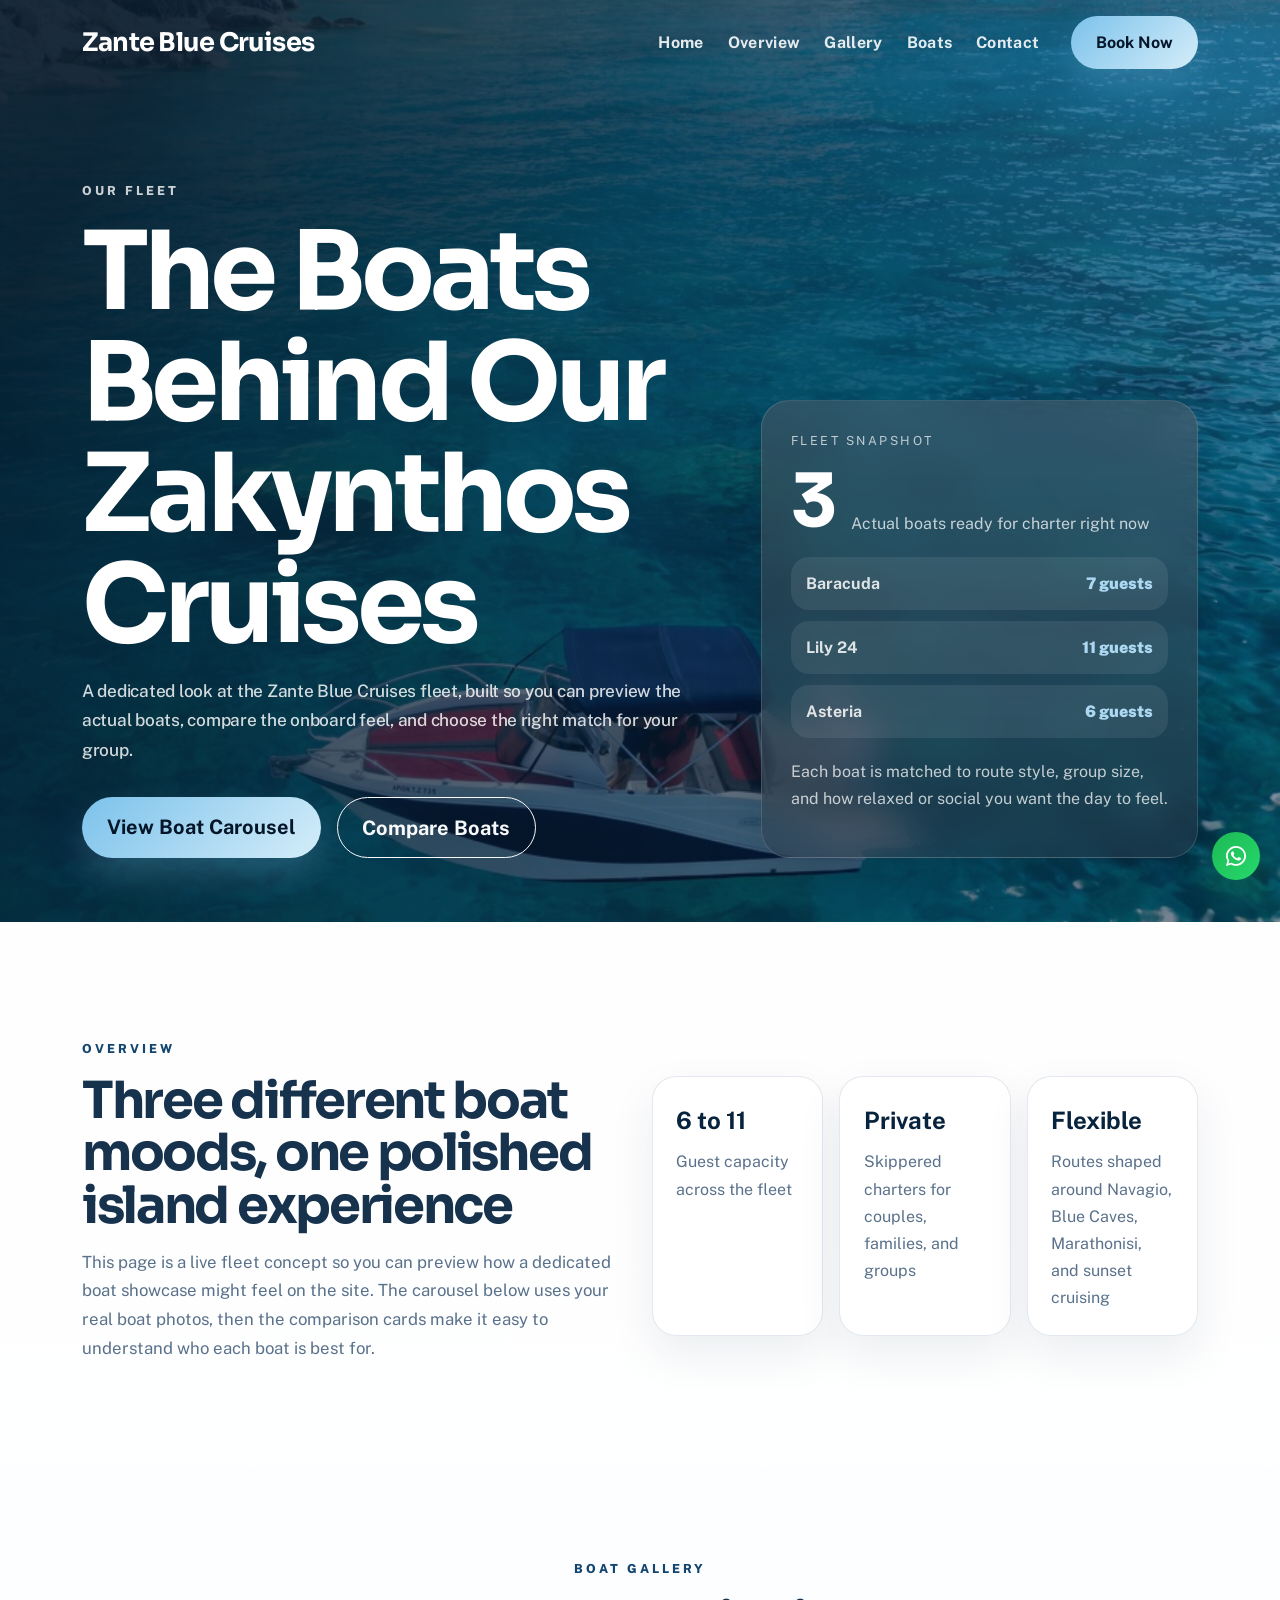
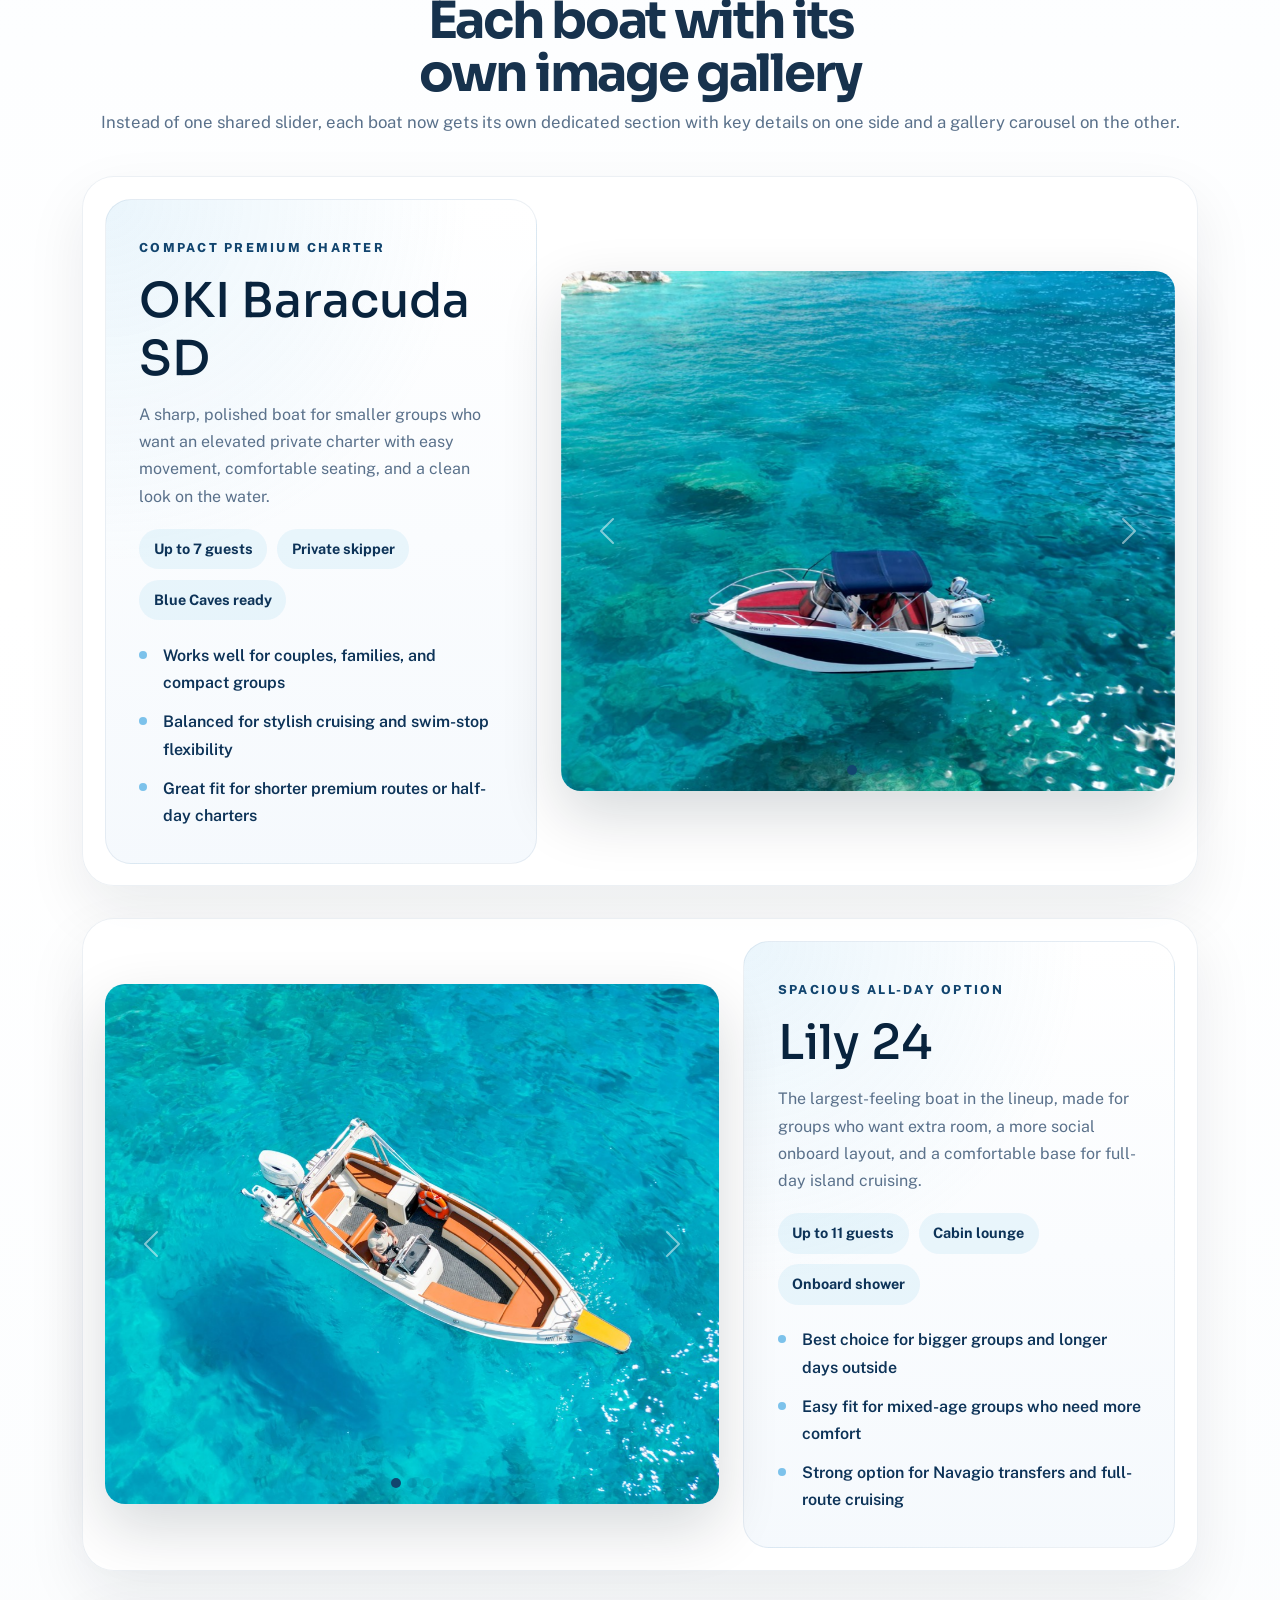
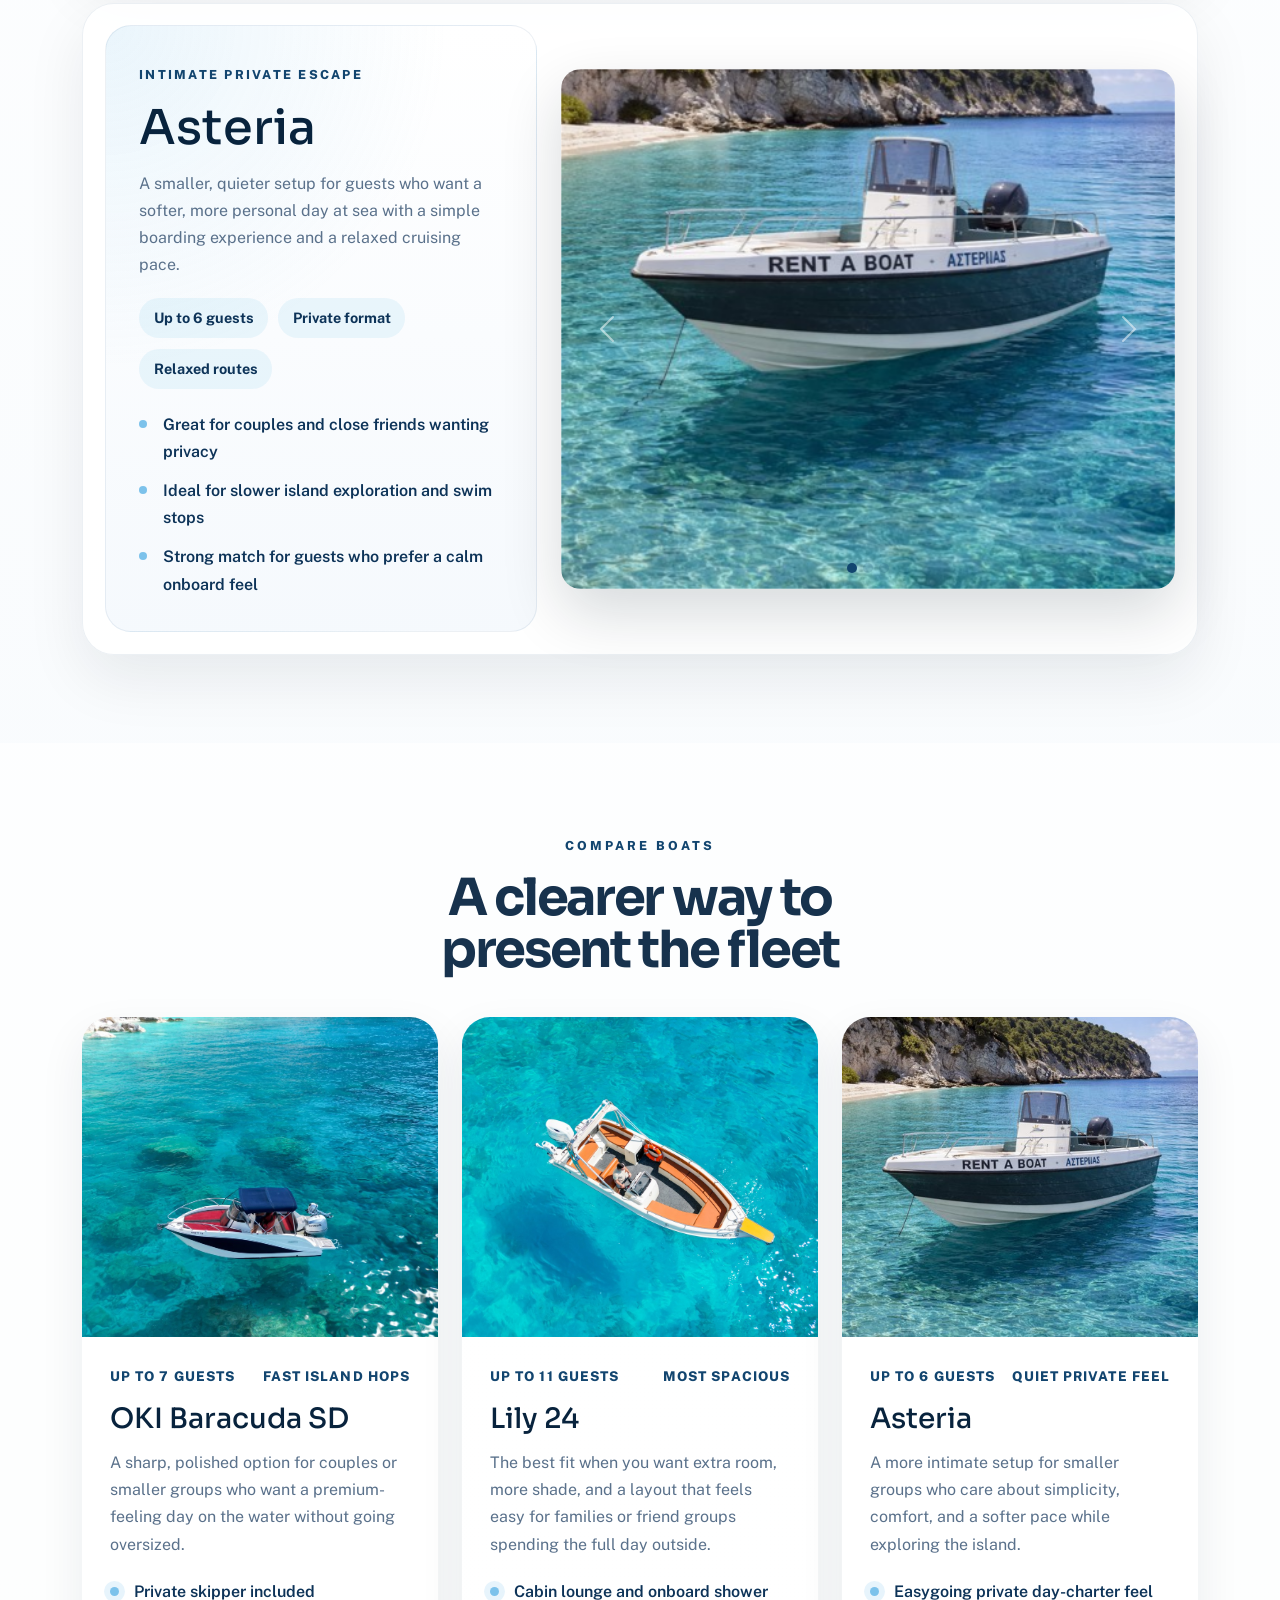
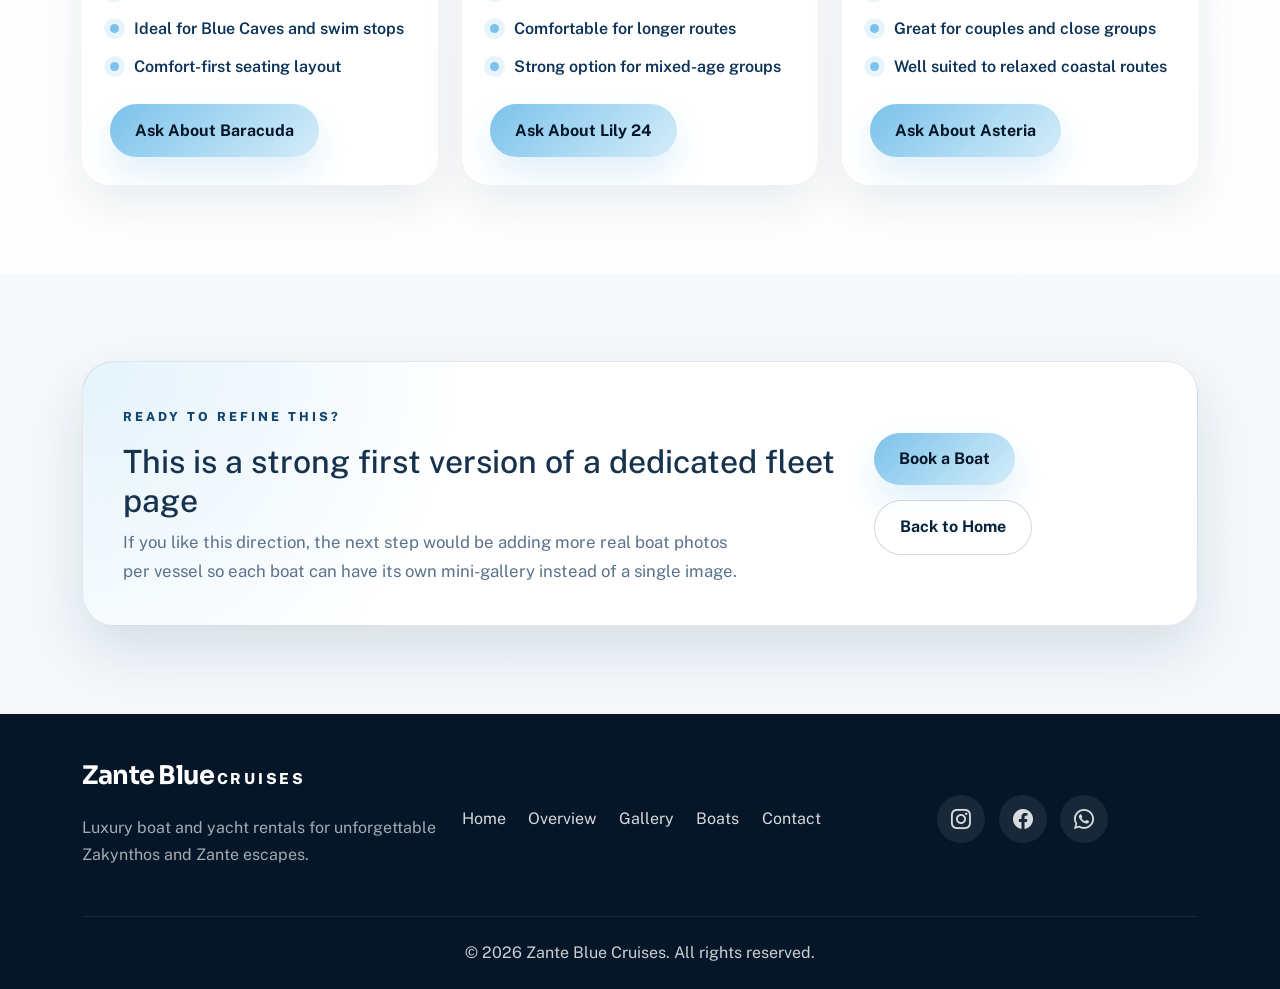
==== our-fleet.html @ bd413100 "added images for carousel" ====
<!DOCTYPE html>
<html lang="en">
<head>
  <meta charset="UTF-8">
  <meta name="viewport" content="width=device-width, initial-scale=1.0">
  <title>Our Fleet | Zante Blue Cruises</title>
  <meta
    name="description"
    content="Explore the Zante Blue Cruises fleet in Zakynthos, including Baracuda, Lily 24, and Asteria, with a full-page boat showcase and image carousel."
  >
  <meta name="robots" content="index, follow, max-image-preview:large">
  <meta name="theme-color" content="#041628">
  <meta property="og:type" content="website">
  <meta property="og:title" content="Our Fleet | Zante Blue Cruises">
  <meta property="og:description" content="A closer look at the Zante Blue Cruises fleet with real boat photography, guest capacity, and charter highlights.">
  <meta property="og:image" content="images/baracuda-1200.jpg">
  <meta property="og:site_name" content="Zante Blue Cruises">
  <meta name="twitter:card" content="summary_large_image">
  <meta name="twitter:title" content="Our Fleet | Zante Blue Cruises">
  <meta name="twitter:description" content="Preview the Zante Blue Cruises fleet with a dedicated carousel and boat showcase page.">
  <meta name="twitter:image" content="images/baracuda-1200.jpg">
  <link rel="preload" as="image" href="images/baracuda-1200.jpg" fetchpriority="high">
  <link rel="preconnect" href="https://fonts.googleapis.com">
  <link rel="preconnect" href="https://fonts.gstatic.com" crossorigin>
  <link
    href="https://fonts.googleapis.com/css2?family=Public+Sans:wght@400;500;600;700;800&family=Sora:wght@500;600;700;800&display=swap"
    rel="stylesheet"
  >
  <link
    href="https://cdn.jsdelivr.net/npm/bootstrap@5.3.3/dist/css/bootstrap.min.css"
    rel="stylesheet"
    integrity="sha384-QWTKZyjpPEjISv5WaRU9OFeRpok6YctnYmDr5pNlyT2bRjXh0JMhjY6hW+ALEwIH"
    crossorigin="anonymous"
  >
  <link
    rel="stylesheet"
    href="https://cdn.jsdelivr.net/npm/bootstrap-icons@1.11.3/font/bootstrap-icons.min.css"
  >
  <link rel="stylesheet" href="css/styles.css">
</head>
<body class="page-loading">
  <div class="page-loader" id="pageLoader" aria-hidden="true">
    <div class="page-loader-mark"></div>
    <p>Loading fleet</p>
  </div>

  <header id="top">
    <nav class="navbar navbar-expand-lg navbar-dark fixed-top" id="mainNav" aria-label="Primary">
      <div class="container">
        <a class="navbar-brand" href="index.html">
          <span class="brand-mark">Zante Blue Cruises</span>
          <span class="brand-text"></span>
        </a>
        <button
          class="navbar-toggler border-0 shadow-none"
          type="button"
          aria-controls="navbarContent"
          aria-expanded="false"
          aria-label="Toggle navigation"
        >
          <span class="navbar-toggler-icon"></span>
        </button>
        <div class="collapse navbar-collapse" id="navbarContent">
          <ul class="navbar-nav ms-auto align-items-lg-center gap-lg-2">
            <li class="nav-item"><a class="nav-link" href="index.html">Home</a></li>
            <li class="nav-item"><a class="nav-link" href="#fleet-overview">Overview</a></li>
            <li class="nav-item"><a class="nav-link" href="#fleet-gallery">Gallery</a></li>
            <li class="nav-item"><a class="nav-link" href="#fleet-showcase">Boats</a></li>
            <li class="nav-item"><a class="nav-link" href="index.html#contact">Contact</a></li>
            <li class="nav-item ms-lg-3 mt-3 mt-lg-0">
              <a class="btn btn-book" href="index.html#contact">Book Now</a>
            </li>
          </ul>
        </div>
      </div>
    </nav>

    <section class="hero-section page-hero fleet-hero d-flex align-items-center" aria-labelledby="fleet-page-heading">
      <div class="hero-overlay"></div>
      <div class="container position-relative">
        <div class="row align-items-end g-5">
          <div class="col-lg-7">
            <div class="hero-content reveal">
              <p class="eyebrow">Our Fleet</p>
              <h1 id="fleet-page-heading">The Boats Behind Our Zakynthos Cruises</h1>
              <p class="hero-subheading">
                A dedicated look at the Zante Blue Cruises fleet, built so you can preview the actual boats, compare the onboard feel, and choose the right match for your group.
              </p>
              <div class="hero-actions">
                <a class="btn btn-primary btn-lg" href="#fleet-gallery" data-scroll>View Boat Carousel</a>
                <a class="btn btn-outline-light btn-lg" href="#fleet-showcase" data-scroll>Compare Boats</a>
              </div>
            </div>
          </div>
          <div class="col-lg-5">
            <aside class="fleet-hero-panel reveal" aria-label="Fleet summary">
              <p class="fleet-panel-label">Fleet Snapshot</p>
              <div class="fleet-panel-stat">
                <strong>3</strong>
                <span>Actual boats ready for charter right now</span>
              </div>
              <ul class="fleet-panel-list">
                <li><span>Baracuda</span><strong>7 guests</strong></li>
                <li><span>Lily 24</span><strong>11 guests</strong></li>
                <li><span>Asteria</span><strong>6 guests</strong></li>
              </ul>
              <p class="fleet-panel-note">Each boat is matched to route style, group size, and how relaxed or social you want the day to feel.</p>
            </aside>
          </div>
        </div>
      </div>
    </section>
  </header>

  <main id="main-content">
    <section class="section-padding section-surface" id="fleet-overview" aria-labelledby="fleet-overview-heading">
      <div class="container">
        <div class="row g-4 align-items-center">
          <div class="col-lg-6 reveal">
            <div class="section-heading">
              <p class="eyebrow text-accent">Overview</p>
              <h2 id="fleet-overview-heading">Three different boat moods, one polished island experience</h2>
            </div>
            <p class="section-copy">
              This page is a live fleet concept so you can preview how a dedicated boat showcase might feel on the site. The carousel below uses your real boat photos, then the comparison cards make it easy to understand who each boat is best for.
            </p>
          </div>
          <div class="col-lg-6 reveal">
            <div class="fleet-metrics">
              <article class="fleet-metric-card">
                <strong>6 to 11</strong>
                <span>Guest capacity across the fleet</span>
              </article>
              <article class="fleet-metric-card">
                <strong>Private</strong>
                <span>Skippered charters for couples, families, and groups</span>
              </article>
              <article class="fleet-metric-card">
                <strong>Flexible</strong>
                <span>Routes shaped around Navagio, Blue Caves, Marathonisi, and sunset cruising</span>
              </article>
            </div>
          </div>
        </div>
      </div>
    </section>

    <section class="section-padding" id="fleet-gallery" aria-labelledby="fleet-gallery-heading">
      <div class="container">
        <div class="section-heading text-center reveal">
          <p class="eyebrow text-accent">Boat Gallery</p>
          <h2 id="fleet-gallery-heading">Each boat with its own image gallery</h2>
          <p class="section-intro">
            Instead of one shared slider, each boat now gets its own dedicated section with key details on one side and a gallery carousel on the other.
          </p>
        </div>

        <div class="fleet-gallery-stack">
          <section class="fleet-boat-section reveal" aria-labelledby="baracuda-gallery-heading">
            <div class="row g-4 align-items-center">
              <div class="col-lg-5">
                <article class="fleet-copy-card">
                  <span class="fleet-boat-tag">Compact premium charter</span>
                  <h3 id="baracuda-gallery-heading">OKI Baracuda SD</h3>
                  <p>
                    A sharp, polished boat for smaller groups who want an elevated private charter with easy movement, comfortable seating, and a clean look on the water.
                  </p>
                  <div class="fleet-inline-specs">
                    <span>Up to 7 guests</span>
                    <span>Private skipper</span>
                    <span>Blue Caves ready</span>
                  </div>
                  <ul class="fleet-copy-list">
                    <li>Works well for couples, families, and compact groups</li>
                    <li>Balanced for stylish cruising and swim-stop flexibility</li>
                    <li>Great fit for shorter premium routes or half-day charters</li>
                  </ul>
                </article>
              </div>
              <div class="col-lg-7">
                <div class="fleet-split-carousel-shell">
                  <div id="baracudaBoatCarousel" class="carousel slide fleet-boat-carousel" data-bs-ride="carousel">
                    <div class="carousel-indicators">
                      <button type="button" data-bs-target="#baracudaBoatCarousel" data-bs-slide-to="0" class="active" aria-current="true" aria-label="Baracuda image 1"></button>
                      <button type="button" data-bs-target="#baracudaBoatCarousel" data-bs-slide-to="1" aria-label="Baracuda image 2"></button>
                      <button type="button" data-bs-target="#baracudaBoatCarousel" data-bs-slide-to="2" aria-label="Baracuda image 3"></button>
                    </div>
                    <div class="carousel-inner">
                      <div class="carousel-item active">
                        <img src="images/baracuda-1200.jpg" class="d-block w-100" alt="OKI Baracuda SD moored and ready for charter in Zakynthos" width="900" height="1200">
                      </div>
                      <div class="carousel-item">
                        <img src="images/baracuda2-1200.jpg" class="d-block w-100" alt="Second view of OKI Baracuda SD for the fleet gallery" width="1200" height="900">
                      </div>
                      <div class="carousel-item">
                        <img src="images/baracuda3-1200.jpg" class="d-block w-100" alt="Third view of OKI Baracuda SD showcased on the dedicated fleet page" width="1200" height="900">
                      </div>
                    </div>
                    <button class="carousel-control-prev" type="button" data-bs-target="#baracudaBoatCarousel" data-bs-slide="prev" aria-label="Previous Baracuda image">
                      <span class="carousel-control-prev-icon" aria-hidden="true"></span>
                    </button>
                    <button class="carousel-control-next" type="button" data-bs-target="#baracudaBoatCarousel" data-bs-slide="next" aria-label="Next Baracuda image">
                      <span class="carousel-control-next-icon" aria-hidden="true"></span>
                    </button>
                  </div>
                </div>
              </div>
            </div>
          </section>

          <section class="fleet-boat-section reveal" aria-labelledby="lily-gallery-heading">
            <div class="row g-4 align-items-center">
              <div class="col-lg-5 order-lg-2">
                <article class="fleet-copy-card">
                  <span class="fleet-boat-tag">Spacious all-day option</span>
                  <h3 id="lily-gallery-heading">Lily 24</h3>
                  <p>
                    The largest-feeling boat in the lineup, made for groups who want extra room, a more social onboard layout, and a comfortable base for full-day island cruising.
                  </p>
                  <div class="fleet-inline-specs">
                    <span>Up to 11 guests</span>
                    <span>Cabin lounge</span>
                    <span>Onboard shower</span>
                  </div>
                  <ul class="fleet-copy-list">
                    <li>Best choice for bigger groups and longer days outside</li>
                    <li>Easy fit for mixed-age groups who need more comfort</li>
                    <li>Strong option for Navagio transfers and full-route cruising</li>
                  </ul>
                </article>
              </div>
              <div class="col-lg-7 order-lg-1">
                <div class="fleet-split-carousel-shell">
                  <div id="lilyBoatCarousel" class="carousel slide fleet-boat-carousel" data-bs-ride="carousel">
                    <div class="carousel-indicators">
                      <button type="button" data-bs-target="#lilyBoatCarousel" data-bs-slide-to="0" class="active" aria-current="true" aria-label="Lily image 1"></button>
                      <button type="button" data-bs-target="#lilyBoatCarousel" data-bs-slide-to="1" aria-label="Lily image 2"></button>
                      <button type="button" data-bs-target="#lilyBoatCarousel" data-bs-slide-to="2" aria-label="Lily image 3"></button>
                    </div>
                    <div class="carousel-inner">
                      <div class="carousel-item active">
                        <img src="images/lilyboat-1200.jpg" class="d-block w-100" alt="Lily 24 charter boat photographed for the fleet gallery" width="1200" height="900">
                      </div>
                      <div class="carousel-item">
                        <img src="images/lilyboat2-1200.jpg" class="d-block w-100" alt="Second view of Lily 24 shown on the dedicated fleet page" width="1200" height="900">
                      </div>
                      <div class="carousel-item">
                        <img src="images/lilyboat3-1200.jpg" class="d-block w-100" alt="Third view of Lily 24 ready for charter in Zakynthos" width="1200" height="900">
                      </div>
                    </div>
                    <button class="carousel-control-prev" type="button" data-bs-target="#lilyBoatCarousel" data-bs-slide="prev" aria-label="Previous Lily image">
                      <span class="carousel-control-prev-icon" aria-hidden="true"></span>
                    </button>
                    <button class="carousel-control-next" type="button" data-bs-target="#lilyBoatCarousel" data-bs-slide="next" aria-label="Next Lily image">
                      <span class="carousel-control-next-icon" aria-hidden="true"></span>
                    </button>
                  </div>
                </div>
              </div>
            </div>
          </section>

          <section class="fleet-boat-section reveal" aria-labelledby="asteria-gallery-heading">
            <div class="row g-4 align-items-center">
              <div class="col-lg-5">
                <article class="fleet-copy-card">
                  <span class="fleet-boat-tag">Intimate private escape</span>
                  <h3 id="asteria-gallery-heading">Asteria</h3>
                  <p>
                    A smaller, quieter setup for guests who want a softer, more personal day at sea with a simple boarding experience and a relaxed cruising pace.
                  </p>
                  <div class="fleet-inline-specs">
                    <span>Up to 6 guests</span>
                    <span>Private format</span>
                    <span>Relaxed routes</span>
                  </div>
                  <ul class="fleet-copy-list">
                    <li>Great for couples and close friends wanting privacy</li>
                    <li>Ideal for slower island exploration and swim stops</li>
                    <li>Strong match for guests who prefer a calm onboard feel</li>
                  </ul>
                </article>
              </div>
              <div class="col-lg-7">
                <div class="fleet-split-carousel-shell">
                  <div id="asteriaBoatCarousel" class="carousel slide fleet-boat-carousel" data-bs-ride="carousel">
                    <div class="carousel-indicators">
                      <button type="button" data-bs-target="#asteriaBoatCarousel" data-bs-slide-to="0" class="active" aria-current="true" aria-label="Asteria image 1"></button>
                      <button type="button" data-bs-target="#asteriaBoatCarousel" data-bs-slide-to="1" aria-label="Asteria image 2"></button>
                      <button type="button" data-bs-target="#asteriaBoatCarousel" data-bs-slide-to="2" aria-label="Asteria image 3"></button>
                    </div>
                    <div class="carousel-inner">
                      <div class="carousel-item active">
                        <img src="images/asteria-720.jpg" class="d-block w-100 fleet-carousel-asteria" alt="Asteria photographed for the dedicated fleet gallery" width="480" height="720">
                      </div>
                      <div class="carousel-item">
                        <img src="images/asteria-720.jpg" class="d-block w-100 fleet-carousel-asteria" alt="Asteria ready for a private Zakynthos charter" width="480" height="720">
                      </div>
                      <div class="carousel-item">
                        <img src="images/asteria-720.jpg" class="d-block w-100 fleet-carousel-asteria" alt="Asteria showcased on the Zante Blue Cruises boat page" width="480" height="720">
                      </div>
                    </div>
                    <button class="carousel-control-prev" type="button" data-bs-target="#asteriaBoatCarousel" data-bs-slide="prev" aria-label="Previous Asteria image">
                      <span class="carousel-control-prev-icon" aria-hidden="true"></span>
                    </button>
                    <button class="carousel-control-next" type="button" data-bs-target="#asteriaBoatCarousel" data-bs-slide="next" aria-label="Next Asteria image">
                      <span class="carousel-control-next-icon" aria-hidden="true"></span>
                    </button>
                  </div>
                </div>
              </div>
            </div>
          </section>
        </div>
      </div>
    </section>

    <section class="section-padding section-surface" id="fleet-showcase" aria-labelledby="fleet-showcase-heading">
      <div class="container">
        <div class="section-heading text-center reveal">
          <p class="eyebrow text-accent">Compare Boats</p>
          <h2 id="fleet-showcase-heading">A clearer way to present the fleet</h2>
        </div>

        <div class="row g-4 mt-2">
          <div class="col-lg-4 reveal">
            <article class="fleet-spotlight-card h-100">
              <img
                src="images/baracuda-1200.jpg"
                alt="OKI Baracuda SD ready for charter in Zakynthos"
                width="900"
                height="1200"
              >
              <div class="fleet-spotlight-body">
                <div class="fleet-spotlight-topline">
                  <span>Up to 7 guests</span>
                  <span>Fast island hops</span>
                </div>
                <h3>OKI Baracuda SD</h3>
                <p>
                  A sharp, polished option for couples or smaller groups who want a premium-feeling day on the water without going oversized.
                </p>
                <ul class="fleet-spotlight-list">
                  <li>Private skipper included</li>
                  <li>Ideal for Blue Caves and swim stops</li>
                  <li>Comfort-first seating layout</li>
                </ul>
                <a class="btn btn-primary" href="index.html#contact">Ask About Baracuda</a>
              </div>
            </article>
          </div>

          <div class="col-lg-4 reveal">
            <article class="fleet-spotlight-card h-100 is-featured">
              <img
                src="images/lilyboat-1200.jpg"
                alt="Lily 24 charter boat showcased on the fleet comparison page"
                width="1200"
                height="900"
              >
              <div class="fleet-spotlight-body">
                <div class="fleet-spotlight-topline">
                  <span>Up to 11 guests</span>
                  <span>Most spacious</span>
                </div>
                <h3>Lily 24</h3>
                <p>
                  The best fit when you want extra room, more shade, and a layout that feels easy for families or friend groups spending the full day outside.
                </p>
                <ul class="fleet-spotlight-list">
                  <li>Cabin lounge and onboard shower</li>
                  <li>Comfortable for longer routes</li>
                  <li>Strong option for mixed-age groups</li>
                </ul>
                <a class="btn btn-primary" href="index.html#contact">Ask About Lily 24</a>
              </div>
            </article>
          </div>

          <div class="col-lg-4 reveal">
            <article class="fleet-spotlight-card h-100">
              <img
                src="images/asteria-720.jpg"
                alt="Asteria boat shown on the dedicated fleet page"
                width="480"
                height="720"
                class="fleet-image-asteria"
              >
              <div class="fleet-spotlight-body">
                <div class="fleet-spotlight-topline">
                  <span>Up to 6 guests</span>
                  <span>Quiet private feel</span>
                </div>
                <h3>Asteria</h3>
                <p>
                  A more intimate setup for smaller groups who care about simplicity, comfort, and a softer pace while exploring the island.
                </p>
                <ul class="fleet-spotlight-list">
                  <li>Easygoing private day-charter feel</li>
                  <li>Great for couples and close groups</li>
                  <li>Well suited to relaxed coastal routes</li>
                </ul>
                <a class="btn btn-primary" href="index.html#contact">Ask About Asteria</a>
              </div>
            </article>
          </div>
        </div>
      </div>
    </section>

    <section class="section-padding" aria-labelledby="fleet-cta-heading">
      <div class="container">
        <div class="fleet-cta-panel reveal">
          <div>
            <p class="eyebrow text-accent">Ready To Refine This?</p>
            <h2 id="fleet-cta-heading">This is a strong first version of a dedicated fleet page</h2>
            <p class="section-copy mb-0">
              If you like this direction, the next step would be adding more real boat photos per vessel so each boat can have its own mini-gallery instead of a single image.
            </p>
          </div>
          <div class="fleet-cta-actions">
            <a class="btn btn-primary" href="index.html#contact">Book a Boat</a>
            <a class="btn btn-outline-dark" href="index.html">Back to Home</a>
          </div>
        </div>
      </div>
    </section>
  </main>

  <footer class="site-footer">
    <div class="container">
      <div class="row g-4 align-items-center">
        <div class="col-lg-4">
          <a class="footer-brand" href="index.html">
            <span class="brand-mark">Zante Blue</span>
            <span class="brand-text">Cruises</span>
          </a>
          <p class="footer-copy">Luxury boat and yacht rentals for unforgettable Zakynthos and Zante escapes.</p>
        </div>
        <div class="col-lg-5">
          <div class="footer-links">
            <a href="index.html">Home</a>
            <a href="#fleet-overview">Overview</a>
            <a href="#fleet-gallery">Gallery</a>
            <a href="#fleet-showcase">Boats</a>
            <a href="index.html#contact">Contact</a>
          </div>
        </div>
        <div class="col-lg-3">
          <div class="social-links">
            <a href="https://instagram.com" target="_blank" rel="noopener noreferrer" aria-label="Instagram">
              <i class="bi bi-instagram"></i>
            </a>
            <a href="https://facebook.com" target="_blank" rel="noopener noreferrer" aria-label="Facebook">
              <i class="bi bi-facebook"></i>
            </a>
            <a href="https://wa.me/306900000000" target="_blank" rel="noopener noreferrer" aria-label="WhatsApp">
              <i class="bi bi-whatsapp"></i>
            </a>
          </div>
        </div>
      </div>
      <div class="footer-bottom">
        <span>&copy; <span id="currentYear"></span> Zante Blue Cruises. All rights reserved.</span>
      </div>
    </div>
  </footer>

  <a
    class="whatsapp-float"
    href="https://wa.me/306988702405"
    target="_blank"
    rel="noopener noreferrer"
    aria-label="Chat with Zante Blue Cruises on WhatsApp"
  >
    <i class="bi bi-whatsapp"></i>
  </a>

  <script
    src="https://cdn.jsdelivr.net/npm/bootstrap@5.3.3/dist/js/bootstrap.bundle.min.js"
    integrity="sha384-YvpcrYf0tY3lHB60NNkmXc5s9fDVZLESaAA55NDzOxhy9GkcIdslK1eN7N6jIeHz"
    crossorigin="anonymous"
  ></script>
  <script src="js/script.js"></script>
</body>
</html>
---- css/styles.css ----
:root {
  --navy-950: #041628;
  --navy-900: #08233d;
  --navy-800: #0d3358;
  --navy-700: #12456f;
  --blue-400: #7cc2eb;
  --blue-300: #acd8f2;
  --sand-100: #f5f7fb;
  --white: #ffffff;
  --text-dark: #17324d;
  --text-muted: #5a718b;
  --border-soft: rgba(18, 69, 111, 0.12);
  --shadow-soft: 0 24px 60px rgba(4, 22, 40, 0.12);
  --shadow-card: 0 18px 45px rgba(8, 35, 61, 0.08);
  --radius-lg: 28px;
  --radius-md: 20px;
  --transition: all 0.35s ease;
  --font-display: "Sora", sans-serif;
  --font-body: "Public Sans", sans-serif;
}

html {
  scroll-behavior: smooth;
}

body {
  font-family: var(--font-body);
  color: var(--text-dark);
  background: linear-gradient(180deg, #f7fbff 0%, #ffffff 38%, #f3f8fc 100%);
  line-height: 1.7;
  font-size: 1rem;
  font-feature-settings: "liga" 1, "kern" 1;
}

body.page-loading {
  overflow: hidden;
}

img {
  max-width: 100%;
  display: block;
}

a {
  text-decoration: none;
}

section {
  position: relative;
}

.page-loader {
  position: fixed;
  inset: 0;
  z-index: 2000;
  display: grid;
  place-items: center;
  gap: 1rem;
  background:
    radial-gradient(circle at top, rgba(124, 194, 235, 0.18), transparent 30%),
    linear-gradient(180deg, rgba(4, 22, 40, 0.98), rgba(8, 35, 61, 0.98));
  color: rgba(255, 255, 255, 0.78);
  transition: opacity 0.45s ease, visibility 0.45s ease;
}

.page-loader p {
  margin: 0;
  font-size: 0.9rem;
  font-weight: 700;
  letter-spacing: 0.18em;
  text-transform: uppercase;
}

.page-loader-mark {
  width: 56px;
  height: 56px;
  border-radius: 18px;
  border: 1px solid rgba(255, 255, 255, 0.16);
  background:
    linear-gradient(135deg, rgba(124, 194, 235, 0.2), rgba(255, 255, 255, 0.06));
  box-shadow: 0 24px 55px rgba(4, 22, 40, 0.26);
  position: relative;
  overflow: hidden;
}

.page-loader-mark::before {
  content: "";
  position: absolute;
  inset: 12px;
  border-radius: 12px;
  border: 2px solid rgba(255, 255, 255, 0.82);
  border-right-color: transparent;
  animation: loader-spin 0.9s linear infinite;
}

.page-loader.is-hidden {
  opacity: 0;
  visibility: hidden;
}

@keyframes loader-spin {
  to {
    transform: rotate(360deg);
  }
}

.section-padding {
  padding: 5.5rem 0;
}

.section-surface {
  background: rgba(255, 255, 255, 0.76);
}

.eyebrow {
  display: inline-block;
  margin-bottom: 1rem;
  letter-spacing: 0.24em;
  text-transform: uppercase;
  font-size: 0.78rem;
  font-weight: 800;
  color: rgba(255, 255, 255, 0.78);
}

.text-accent {
  color: var(--navy-700);
}

.section-heading h2,
.hero-content h1 {
  font-family: var(--font-display);
  font-weight: 700;
  line-height: 1.02;
  letter-spacing: -0.045em;
  text-wrap: balance;
}

.section-heading h2 {
  font-size: clamp(2.3rem, 4vw, 4rem);
  max-width: 16ch;
}

.section-heading.text-center h2 {
  margin-inline: auto;
}

.section-intro,
.section-copy {
  color: var(--text-muted);
  font-size: 1.05rem;
}

.section-copy,
.hero-subheading,
.card-body p,
.card-text,
.footer-copy,
.form-note,
.thank-you-copy {
  max-width: 62ch;
}

#mainNav {
  padding: 1rem 0;
  transition: var(--transition);
  z-index: 1050;
}

#mainNav.navbar-scrolled {
  padding: 0.7rem 0;
  background: rgba(4, 22, 40, 0.92);
  backdrop-filter: blur(18px);
  box-shadow: 0 14px 35px rgba(4, 22, 40, 0.18);
}

.navbar-brand,
.footer-brand {
  display: inline-flex;
  align-items: baseline;
  gap: 0.15rem;
  color: var(--white);
  font-family: var(--font-display);
}

.brand-mark {
  font-size: 1.6rem;
  font-weight: 700;
  letter-spacing: -0.03em;
}

.brand-text {
  font-size: 0.95rem;
  letter-spacing: 0.18em;
  text-transform: uppercase;
  font-family: var(--font-body);
  font-weight: 800;
}

.navbar-nav .nav-link {
  color: rgba(255, 255, 255, 0.88);
  font-weight: 700;
  letter-spacing: 0.02em;
  padding: 0.7rem 1rem;
  transition: var(--transition);
}

.menu-open {
  overflow: hidden;
}

.navbar-nav .nav-link:hover,
.navbar-nav .nav-link:focus,
.footer-links a:hover,
.footer-links a:focus {
  color: var(--blue-300);
}

.btn {
  border-radius: 999px;
  padding: 0.9rem 1.55rem;
  font-weight: 700;
  transition: var(--transition);
}

.btn-primary,
.btn-book {
  background: linear-gradient(135deg, var(--blue-400), #d4edf9);
  border: 0;
  color: var(--navy-950);
  box-shadow: 0 16px 35px rgba(124, 194, 235, 0.24);
}

.btn-primary:hover,
.btn-primary:focus,
.btn-book:hover,
.btn-book:focus {
  transform: translateY(-2px);
  color: var(--navy-950);
  box-shadow: 0 20px 38px rgba(124, 194, 235, 0.32);
}

.hero-section {
  min-height: 100vh;
  position: relative;
  background-color: var(--navy-950);
  background:
    linear-gradient(120deg, rgba(4, 22, 40, 0.84) 8%, rgba(8, 35, 61, 0.56) 44%, rgba(12, 59, 92, 0.2) 100%),
    url("../images/hero-1400.jpg") center/cover no-repeat;
  overflow: hidden;
}

.page-hero {
  min-height: 88vh;
  padding: 6rem 0 4rem;
}

.fleet-hero {
  background:
    linear-gradient(120deg, rgba(4, 22, 40, 0.9) 10%, rgba(8, 35, 61, 0.58) 48%, rgba(12, 59, 92, 0.22) 100%),
    url("../images/baracuda-1200.jpg") center 34% / cover no-repeat;
}

.hero-overlay {
  position: absolute;
  inset: 0;
  background:
    radial-gradient(circle at top right, rgba(124, 194, 235, 0.22), transparent 32%),
    linear-gradient(180deg, rgba(4, 22, 40, 0.08), rgba(4, 22, 40, 0.38));
}

.hero-content {
  color: var(--white);
  padding-top: 5rem;
}

.hero-content h1 {
  font-size: clamp(3.5rem, 9vw, 6.8rem);
  max-width: 10ch;
  margin-bottom: 1rem;
}

.hero-subheading {
  font-size: 1.08rem;
  font-weight: 500;
  max-width: 40rem;
  color: rgba(255, 255, 255, 0.82);
  margin-bottom: 2rem;
  letter-spacing: -0.015em;
}

.hero-actions {
  display: flex;
  flex-wrap: wrap;
  gap: 1rem;
}

.fleet-hero-panel {
  padding: 1.8rem;
  background:
    linear-gradient(180deg, rgba(255, 255, 255, 0.16), rgba(255, 255, 255, 0.08)),
    rgba(4, 22, 40, 0.46);
  border: 1px solid rgba(255, 255, 255, 0.14);
  border-radius: 28px;
  box-shadow: 0 22px 54px rgba(4, 22, 40, 0.22);
  color: var(--white);
  backdrop-filter: blur(16px);
}

.fleet-panel-label {
  margin-bottom: 1rem;
  font-size: 0.78rem;
  letter-spacing: 0.2em;
  text-transform: uppercase;
  color: rgba(255, 255, 255, 0.7);
}

.fleet-panel-stat {
  display: flex;
  align-items: end;
  gap: 0.8rem;
  margin-bottom: 1.25rem;
}

.fleet-panel-stat strong {
  font-family: var(--font-display);
  font-size: clamp(3rem, 7vw, 4.6rem);
  line-height: 0.95;
}

.fleet-panel-stat span,
.fleet-panel-note {
  color: rgba(255, 255, 255, 0.74);
}

.fleet-panel-list {
  list-style: none;
  padding: 0;
  margin: 0 0 1.25rem;
  display: grid;
  gap: 0.7rem;
}

.fleet-panel-list li {
  display: flex;
  justify-content: space-between;
  gap: 1rem;
  padding: 0.8rem 0.95rem;
  border-radius: 18px;
  background: rgba(255, 255, 255, 0.08);
  font-weight: 700;
}

.fleet-panel-list span {
  color: rgba(255, 255, 255, 0.84);
}

.fleet-panel-list strong {
  color: var(--blue-300);
}

.fleet-metrics {
  display: grid;
  grid-template-columns: repeat(3, minmax(0, 1fr));
  gap: 1rem;
}

.fleet-metric-card {
  padding: 1.45rem;
  background: rgba(255, 255, 255, 0.96);
  border: 1px solid var(--border-soft);
  border-radius: 24px;
  box-shadow: var(--shadow-card);
}

.fleet-metric-card strong {
  display: block;
  margin-bottom: 0.45rem;
  font-size: 1.5rem;
  color: var(--navy-900);
}

.fleet-metric-card span {
  color: var(--text-muted);
}

.btn-outline-light {
  border-width: 1.5px;
}

.section-heading {
  margin-bottom: 1rem;
}

.stats-grid {
  display: grid;
  grid-template-columns: repeat(2, minmax(0, 1fr));
  gap: 1rem;
  margin-top: 2rem;
}

.stat-card {
  background: rgba(255, 255, 255, 0.88);
  border: 1px solid var(--border-soft);
  border-radius: var(--radius-md);
  padding: 1.5rem;
  box-shadow: var(--shadow-card);
}

.stat-card strong {
  display: block;
  font-size: 2rem;
  color: var(--navy-800);
}

.stat-card span {
  color: var(--text-muted);
}

.image-stack {
  position: relative;
}

.about-main-image {
  min-height: 440px;
  object-fit: cover;
  border-radius: var(--radius-lg);
  box-shadow: var(--shadow-soft);
}

.experience-badge {
  position: absolute;
  right: 1rem;
  bottom: 1rem;
  max-width: 220px;
  padding: 1rem 1.2rem;
  background: rgba(4, 22, 40, 0.84);
  color: var(--white);
  border-radius: 18px;
  backdrop-filter: blur(10px);
}

.service-card,
.fleet-card,
.contact-form,
.testimonial-card {
  background: rgba(255, 255, 255, 0.96);
  border-radius: var(--radius-lg);
  box-shadow: var(--shadow-card);
  overflow: hidden;
}

.service-card img,
.fleet-card img {
  height: 260px;
  object-fit: cover;
}

.fleet-image-asteria {
  object-position: center 38%;
}

.service-card .card-body,
.fleet-card .card-body {
  padding: 1.6rem;
}

.service-card h3,
.fleet-card .fleet-meta span:first-child {
  color: var(--navy-900);
}

.service-card p,
.fleet-card p {
  color: var(--text-muted);
  margin-bottom: 0;
}

.service-card,
.fleet-card,
.gallery-item img,
.social-links a,
.whatsapp-float,
.contact-details a {
  transition: var(--transition);
}

.service-card:hover,
.fleet-card:hover {
  transform: translateY(-8px);
  box-shadow: 0 22px 52px rgba(8, 35, 61, 0.12);
}

.fleet-meta {
  display: flex;
  justify-content: space-between;
  gap: 1rem;
  margin-bottom: 1rem;
  font-weight: 800;
}

.fleet-meta span:last-child {
  color: var(--navy-700);
}

.feature-list {
  list-style: none;
  padding: 0;
  margin: 1.25rem 0 0;
  display: flex;
  flex-wrap: wrap;
  gap: 0.6rem;
}

.feature-list li {
  padding: 0.45rem 0.9rem;
  background: rgba(124, 194, 235, 0.14);
  border-radius: 999px;
  color: var(--navy-800);
  font-size: 0.9rem;
  font-weight: 600;
}

.gallery-grid {
  display: grid;
  grid-template-columns: repeat(12, 1fr);
  gap: 1rem;
}

.gallery-item {
  border: 0;
  padding: 0;
  border-radius: 24px;
  overflow: hidden;
  background: transparent;
  cursor: pointer;
}

.gallery-item:nth-child(1),
.gallery-item:nth-child(4) {
  grid-column: span 7;
}

.gallery-item:nth-child(2),
.gallery-item:nth-child(3),
.gallery-item:nth-child(5),
.gallery-item:nth-child(6) {
  grid-column: span 5;
}

.gallery-item img {
  width: 100%;
  min-height: 280px;
  height: 100%;
  object-fit: cover;
}

.gallery-item:hover img,
.gallery-item:focus img {
  transform: scale(1.04);
  filter: saturate(1.08);
}

.gallery-modal .modal-content {
  background: rgba(4, 22, 40, 0.92);
  border: 1px solid rgba(255, 255, 255, 0.1);
  border-radius: 26px;
}

.gallery-caption {
  color: rgba(255, 255, 255, 0.82);
  font-size: 1rem;
}

.fleet-carousel-shell {
  max-width: 1120px;
  margin: 2.5rem auto 0;
  padding: clamp(1rem, 2vw, 1.3rem);
  background: linear-gradient(180deg, rgba(4, 22, 40, 0.96), rgba(8, 35, 61, 0.9));
  border-radius: 32px;
  box-shadow: 0 28px 70px rgba(4, 22, 40, 0.24);
}

.fleet-gallery-stack {
  display: grid;
  gap: 2rem;
  margin-top: 2.5rem;
}

#fleet-overview {
  padding-top: 7rem;
}

.fleet-boat-section {
  padding: clamp(1rem, 2vw, 1.35rem);
  background: rgba(255, 255, 255, 0.84);
  border: 1px solid rgba(18, 69, 111, 0.08);
  border-radius: 32px;
  box-shadow: 0 24px 60px rgba(4, 22, 40, 0.08);
}

.fleet-copy-card {
  height: 100%;
  padding: clamp(1.5rem, 3vw, 2.1rem);
  background:
    radial-gradient(circle at top left, rgba(124, 194, 235, 0.16), transparent 46%),
    linear-gradient(180deg, rgba(255, 255, 255, 0.98), rgba(245, 249, 253, 0.98));
  border-radius: 26px;
  border: 1px solid rgba(18, 69, 111, 0.08);
}

.fleet-boat-tag {
  display: inline-block;
  margin-bottom: 0.85rem;
  color: var(--navy-700);
  font-size: 0.78rem;
  font-weight: 800;
  letter-spacing: 0.18em;
  text-transform: uppercase;
}

.fleet-copy-card h3 {
  font-family: var(--font-display);
  font-size: clamp(2rem, 4vw, 3rem);
  color: var(--navy-900);
  margin-bottom: 0.85rem;
}

.fleet-copy-card p {
  color: var(--text-muted);
  margin-bottom: 1.2rem;
}

.fleet-inline-specs {
  display: flex;
  flex-wrap: wrap;
  gap: 0.65rem;
  margin-bottom: 1.35rem;
}

.fleet-inline-specs span {
  padding: 0.5rem 0.9rem;
  border-radius: 999px;
  background: rgba(124, 194, 235, 0.14);
  color: var(--navy-800);
  font-size: 0.9rem;
  font-weight: 700;
}

.fleet-copy-list {
  list-style: none;
  padding: 0;
  margin: 0;
  display: grid;
  gap: 0.75rem;
}

.fleet-copy-list li {
  position: relative;
  padding-left: 1.5rem;
  color: var(--navy-800);
  font-weight: 600;
}

.fleet-copy-list li::before {
  content: "";
  position: absolute;
  top: 0.55rem;
  left: 0;
  width: 8px;
  height: 8px;
  border-radius: 50%;
  background: var(--blue-400);
}

.fleet-split-carousel-shell {
  height: 100%;
  padding: 0;
  background: transparent;
  border-radius: 26px;
  box-shadow: none;
}

.fleet-boat-carousel {
  overflow: hidden;
  border-radius: 20px;
  box-shadow: 0 24px 60px rgba(4, 22, 40, 0.16);
}

.fleet-boat-carousel .carousel-item img {
  height: clamp(320px, 44vw, 520px);
  object-fit: cover;
  object-position: center;
}

.fleet-page-carousel {
  overflow: hidden;
  border-radius: 24px;
}

.fleet-page-carousel .carousel-item img {
  height: clamp(420px, 65vw, 720px);
  object-fit: cover;
  object-position: center;
}

.fleet-carousel-asteria {
  object-position: center 42%;
}

.fleet-carousel-caption {
  right: 1.2rem;
  bottom: 1.2rem;
  left: 1.2rem;
  padding: 1.15rem 1.2rem;
  text-align: left;
  border-radius: 22px;
  background: linear-gradient(180deg, rgba(4, 22, 40, 0.16), rgba(4, 22, 40, 0.8));
  backdrop-filter: blur(10px);
}

.fleet-carousel-caption h3 {
  font-family: var(--font-display);
  font-size: clamp(1.6rem, 3vw, 2.4rem);
  margin-bottom: 0.35rem;
}

.fleet-carousel-caption p {
  margin-bottom: 0;
  max-width: 48ch;
  color: rgba(255, 255, 255, 0.82);
}

.fleet-carousel-kicker {
  display: inline-block;
  margin-bottom: 0.55rem;
  color: var(--blue-300);
  font-size: 0.78rem;
  font-weight: 800;
  letter-spacing: 0.18em;
  text-transform: uppercase;
}

.fleet-spotlight-card {
  height: 100%;
  background: rgba(255, 255, 255, 0.96);
  border-radius: 28px;
  box-shadow: var(--shadow-card);
  overflow: hidden;
}

.fleet-spotlight-card.is-featured {
  background:
    linear-gradient(180deg, rgba(124, 194, 235, 0.12), rgba(255, 255, 255, 0.96) 28%);
}

.fleet-spotlight-card img {
  width: 100%;
  height: 320px;
  object-fit: cover;
}

.fleet-spotlight-body {
  padding: 1.75rem;
}

.fleet-spotlight-topline {
  display: flex;
  justify-content: space-between;
  gap: 1rem;
  margin-bottom: 0.9rem;
  color: var(--navy-700);
  font-size: 0.84rem;
  font-weight: 800;
  letter-spacing: 0.08em;
  text-transform: uppercase;
}

.fleet-spotlight-card h3 {
  font-family: var(--font-display);
  color: var(--navy-900);
  margin-bottom: 0.85rem;
}

.fleet-spotlight-card p {
  color: var(--text-muted);
}

.fleet-spotlight-list {
  list-style: none;
  padding: 0;
  margin: 1.25rem 0 1.5rem;
  display: grid;
  gap: 0.65rem;
}

.fleet-spotlight-list li {
  padding-left: 1.5rem;
  position: relative;
  color: var(--navy-800);
  font-weight: 600;
}

.fleet-spotlight-list li::before {
  content: "";
  position: absolute;
  left: 0;
  top: 0.55rem;
  width: 9px;
  height: 9px;
  border-radius: 50%;
  background: var(--blue-400);
  box-shadow: 0 0 0 6px rgba(124, 194, 235, 0.18);
}

.fleet-cta-panel {
  display: flex;
  align-items: center;
  justify-content: space-between;
  gap: 2rem;
  padding: clamp(1.7rem, 4vw, 2.5rem);
  background:
    radial-gradient(circle at top left, rgba(124, 194, 235, 0.2), transparent 34%),
    rgba(255, 255, 255, 0.96);
  border: 1px solid var(--border-soft);
  border-radius: 32px;
  box-shadow: var(--shadow-soft);
}

.fleet-cta-actions {
  display: flex;
  flex-wrap: wrap;
  gap: 0.9rem;
}

.btn-outline-dark {
  border: 1.5px solid rgba(8, 35, 61, 0.18);
  color: var(--navy-900);
  background: rgba(255, 255, 255, 0.65);
}

.btn-outline-dark:hover,
.btn-outline-dark:focus {
  color: var(--navy-950);
  border-color: rgba(8, 35, 61, 0.28);
  background: rgba(255, 255, 255, 0.95);
  transform: translateY(-2px);
}

.testimonial-carousel {
  max-width: 860px;
  margin: 2rem auto 0;
}

.testimonial-card {
  padding: 3rem 2rem;
  text-align: center;
}

.testimonial-text {
  font-family: var(--font-display);
  font-size: clamp(1.8rem, 4vw, 2.5rem);
  line-height: 1.15;
  margin-bottom: 1.5rem;
  color: var(--navy-900);
}

.testimonial-card h3 {
  font-size: 1.1rem;
  margin-bottom: 0.3rem;
}

.testimonial-card span,
.form-note {
  color: var(--text-muted);
}

.carousel-indicators [data-bs-target] {
  width: 10px;
  height: 10px;
  border-radius: 50%;
  border: 0;
  background-color: rgba(18, 69, 111, 0.32);
}

.carousel-indicators .active {
  background-color: var(--navy-700);
}

.contact-section {
  overflow: hidden;
}

.contact-section::before {
  content: "";
  position: absolute;
  inset: auto auto -120px -120px;
  width: 320px;
  height: 320px;
  background: radial-gradient(circle, rgba(124, 194, 235, 0.18), transparent 66%);
}

.contact-details {
  display: grid;
  gap: 1rem;
  margin-top: 2rem;
}

.contact-details a {
  display: inline-flex;
  align-items: center;
  gap: 0.8rem;
  color: var(--navy-800);
  font-weight: 700;
}

.contact-details a:hover,
.contact-details a:focus {
  color: var(--navy-950);
  transform: translateX(4px);
}

.contact-form {
  padding: 2rem;
  position: relative;
}

.form-label {
  font-size: 0.9rem;
  font-weight: 800;
  letter-spacing: 0.08em;
  text-transform: uppercase;
  color: var(--navy-800);
}

.form-control {
  border-radius: 16px;
  min-height: 3.35rem;
  border: 1px solid rgba(18, 69, 111, 0.16);
  padding: 0.9rem 1rem;
  font-family: var(--font-body);
  color: var(--text-dark);
  background: rgba(247, 251, 255, 0.88);
}

.form-control:focus {
  border-color: rgba(124, 194, 235, 0.8);
  box-shadow: 0 0 0 0.3rem rgba(124, 194, 235, 0.16);
}

.form-select {
  background-position: right 1rem center;
}

textarea.form-control {
  min-height: 160px;
}

.form-status {
  display: inline-flex;
  align-items: center;
  min-height: 1.5rem;
  margin-top: 0.85rem;
  color: var(--text-muted);
  font-size: 0.95rem;
  font-weight: 600;
}

.btn.is-submitting {
  opacity: 0.8;
  pointer-events: none;
}

.btn.is-success {
  background: rgba(35, 133, 86, 0.12);
  color: #238556;
  box-shadow: none;
}

.btn.is-success:hover,
.btn.is-success:focus {
  color: #238556;
  transform: none;
  box-shadow: none;
}

.form-status.is-success {
  color: #238556;
}

.form-status.is-error {
  color: #c25151;
}

.thank-you-page {
  min-height: 100vh;
}

.thank-you-shell {
  min-height: 100vh;
  display: grid;
  place-items: center;
  padding: 2rem;
  background:
    radial-gradient(circle at top left, rgba(124, 194, 235, 0.2), transparent 32%),
    linear-gradient(180deg, rgba(247, 251, 255, 0.92), rgba(255, 255, 255, 0.98));
}

.thank-you-panel {
  width: min(100%, 760px);
  padding: clamp(2rem, 5vw, 4rem);
  background: rgba(255, 255, 255, 0.96);
  border: 1px solid rgba(18, 69, 111, 0.12);
  border-radius: 32px;
  box-shadow: var(--shadow-soft);
}

.thank-you-panel h1 {
  font-family: var(--font-display);
  font-size: clamp(2.8rem, 6vw, 4.8rem);
  line-height: 1.02;
  letter-spacing: -0.045em;
  color: var(--navy-900);
}

.thank-you-copy {
  margin: 1rem auto 2rem;
  color: var(--text-muted);
}

.site-footer {
  padding: 2.5rem 0 1.4rem;
  background: var(--navy-950);
  color: rgba(255, 255, 255, 0.8);
}

.footer-copy {
  max-width: 24rem;
  margin-top: 1rem;
  color: rgba(255, 255, 255, 0.64);
}

.footer-links {
  display: flex;
  flex-wrap: wrap;
  gap: 1rem 1.4rem;
}

.footer-links a,
.social-links a {
  color: rgba(255, 255, 255, 0.84);
}

.social-links {
  display: flex;
  justify-content: flex-lg-end;
  gap: 0.85rem;
}

.social-links a,
.whatsapp-float {
  width: 48px;
  height: 48px;
  display: inline-flex;
  align-items: center;
  justify-content: center;
  border-radius: 50%;
  background: rgba(255, 255, 255, 0.08);
  font-size: 1.25rem;
}

.social-links a:hover,
.social-links a:focus {
  background: rgba(124, 194, 235, 0.18);
  color: var(--white);
  transform: translateY(-3px);
}

.footer-bottom {
  border-top: 1px solid rgba(255, 255, 255, 0.08);
  margin-top: 2rem;
  padding-top: 1.4rem;
  text-align: center;
}

.whatsapp-float {
  position: fixed;
  right: 1.25rem;
  bottom: 1.25rem;
  z-index: 1040;
  color: var(--white);
  background: linear-gradient(135deg, #1db954, #26d96d);
  box-shadow: 0 16px 35px rgba(29, 185, 84, 0.28);
}

.whatsapp-float:hover,
.whatsapp-float:focus {
  color: var(--white);
  transform: translateY(-4px) scale(1.02);
}

.reveal {
  opacity: 0;
  transform: translateY(28px);
  transition: opacity 0.7s ease, transform 0.7s ease;
}

.reveal.is-visible {
  opacity: 1;
  transform: translateY(0);
}

@media (max-width: 991.98px) {
  #mainNav {
    background: rgba(4, 22, 40, 0.74);
    backdrop-filter: blur(20px);
    border-bottom: 1px solid rgba(255, 255, 255, 0.08);
  }

  #mainNav .container {
    position: relative;
  }

  .navbar-brand,
  .navbar-toggler {
    position: relative;
    z-index: 1052;
  }

  .navbar-toggler {
    width: 48px;
    height: 48px;
    display: inline-flex;
    align-items: center;
    justify-content: center;
    border-radius: 16px;
    background: rgba(255, 255, 255, 0.06);
    border: 1px solid rgba(255, 255, 255, 0.12);
    box-shadow: 0 16px 36px rgba(4, 22, 40, 0.16);
  }

  .navbar-toggler-icon {
    width: 20px;
    height: 20px;
    background-size: 100%;
    transition: transform 0.22s ease, opacity 0.22s ease;
  }

  .navbar-collapse {
    display: flex !important;
    flex-direction: column;
    align-items: stretch;
    justify-content: flex-start;
    position: fixed;
    inset: 0;
    z-index: 1051;
    margin-top: 0;
    padding: 5.75rem 1rem 1rem;
    min-height: 100vh;
    background: var(--navy-950);
    backdrop-filter: none;
    overflow-y: auto;
    opacity: 0;
    visibility: hidden;
    pointer-events: none;
    transform: translate3d(0, -16px, 0);
    transition:
      transform 0.28s cubic-bezier(0.22, 1, 0.36, 1),
      opacity 0.22s ease,
      visibility 0s linear 0.28s;
  }

  .navbar-collapse.menu-visible {
    opacity: 1;
    visibility: visible;
    pointer-events: auto;
    transform: translate3d(0, 0, 0);
    transition:
      transform 0.28s cubic-bezier(0.22, 1, 0.36, 1),
      opacity 0.22s ease,
      visibility 0s linear 0s;
  }

  .navbar-nav {
    width: 100%;
    min-height: calc(100vh - 6.75rem);
    justify-content: flex-start;
    align-items: stretch;
    text-align: left;
    gap: 0.3rem;
    padding: 0.85rem;
    border: 0;
    border-radius: 0;
    background: var(--navy-950);
    box-shadow: none;
  }

  .navbar-nav .nav-link {
    display: flex;
    align-items: center;
    min-height: 3.25rem;
    padding: 0.8rem 0.95rem;
    border-radius: 14px;
    font-size: 0.98rem;
    letter-spacing: 0.01em;
    text-transform: none;
    color: rgba(255, 255, 255, 0.9);
    background: transparent;
  }

  .navbar-nav .nav-item:last-child {
    margin-top: 0.7rem;
    padding-top: 0.75rem;
    border-top: 1px solid rgba(255, 255, 255, 0.08);
  }

  .navbar-nav .btn-book {
    width: 100%;
    justify-content: center;
    min-height: 3.25rem;
    border-radius: 16px;
    padding-block: 0.95rem;
  }

  .navbar-nav .nav-link:hover,
  .navbar-nav .nav-link:focus {
    color: var(--white);
    background: rgba(255, 255, 255, 0.07);
  }

  .section-padding {
    padding: 4.5rem 0;
  }

  .hero-content {
    padding-top: 7rem;
  }

  .social-links {
    justify-content: flex-start;
  }

  .fleet-metrics {
    grid-template-columns: 1fr;
  }

  .fleet-cta-panel {
    flex-direction: column;
    align-items: flex-start;
  }

  .fleet-boat-section {
    padding: 1rem;
  }
}

@media (max-width: 767.98px) {
  .hero-content h1 {
    max-width: 10ch;
  }

  .hero-actions {
    flex-direction: column;
    align-items: stretch;
  }

  .gallery-grid {
    grid-template-columns: 1fr;
  }

  .gallery-item:nth-child(n) {
    grid-column: span 1;
  }

  .gallery-item img {
    min-height: 240px;
  }

  .stats-grid {
    grid-template-columns: 1fr;
  }

  .fleet-meta {
    flex-direction: column;
  }

  .fleet-spotlight-topline {
    flex-direction: column;
  }

  .fleet-carousel-caption {
    position: static;
    margin: 1rem;
  }

  .fleet-page-carousel .carousel-item img {
    height: 360px;
  }

  .fleet-boat-carousel .carousel-item img {
    height: 300px;
  }
}

@media (prefers-reduced-motion: reduce) {
  html {
    scroll-behavior: auto;
  }

  *,
  *::before,
  *::after {
    animation-duration: 0.01ms !important;
    animation-iteration-count: 1 !important;
    transition-duration: 0.01ms !important;
    scroll-behavior: auto !important;
  }

  .reveal {
    opacity: 1;
    transform: none;
  }
}
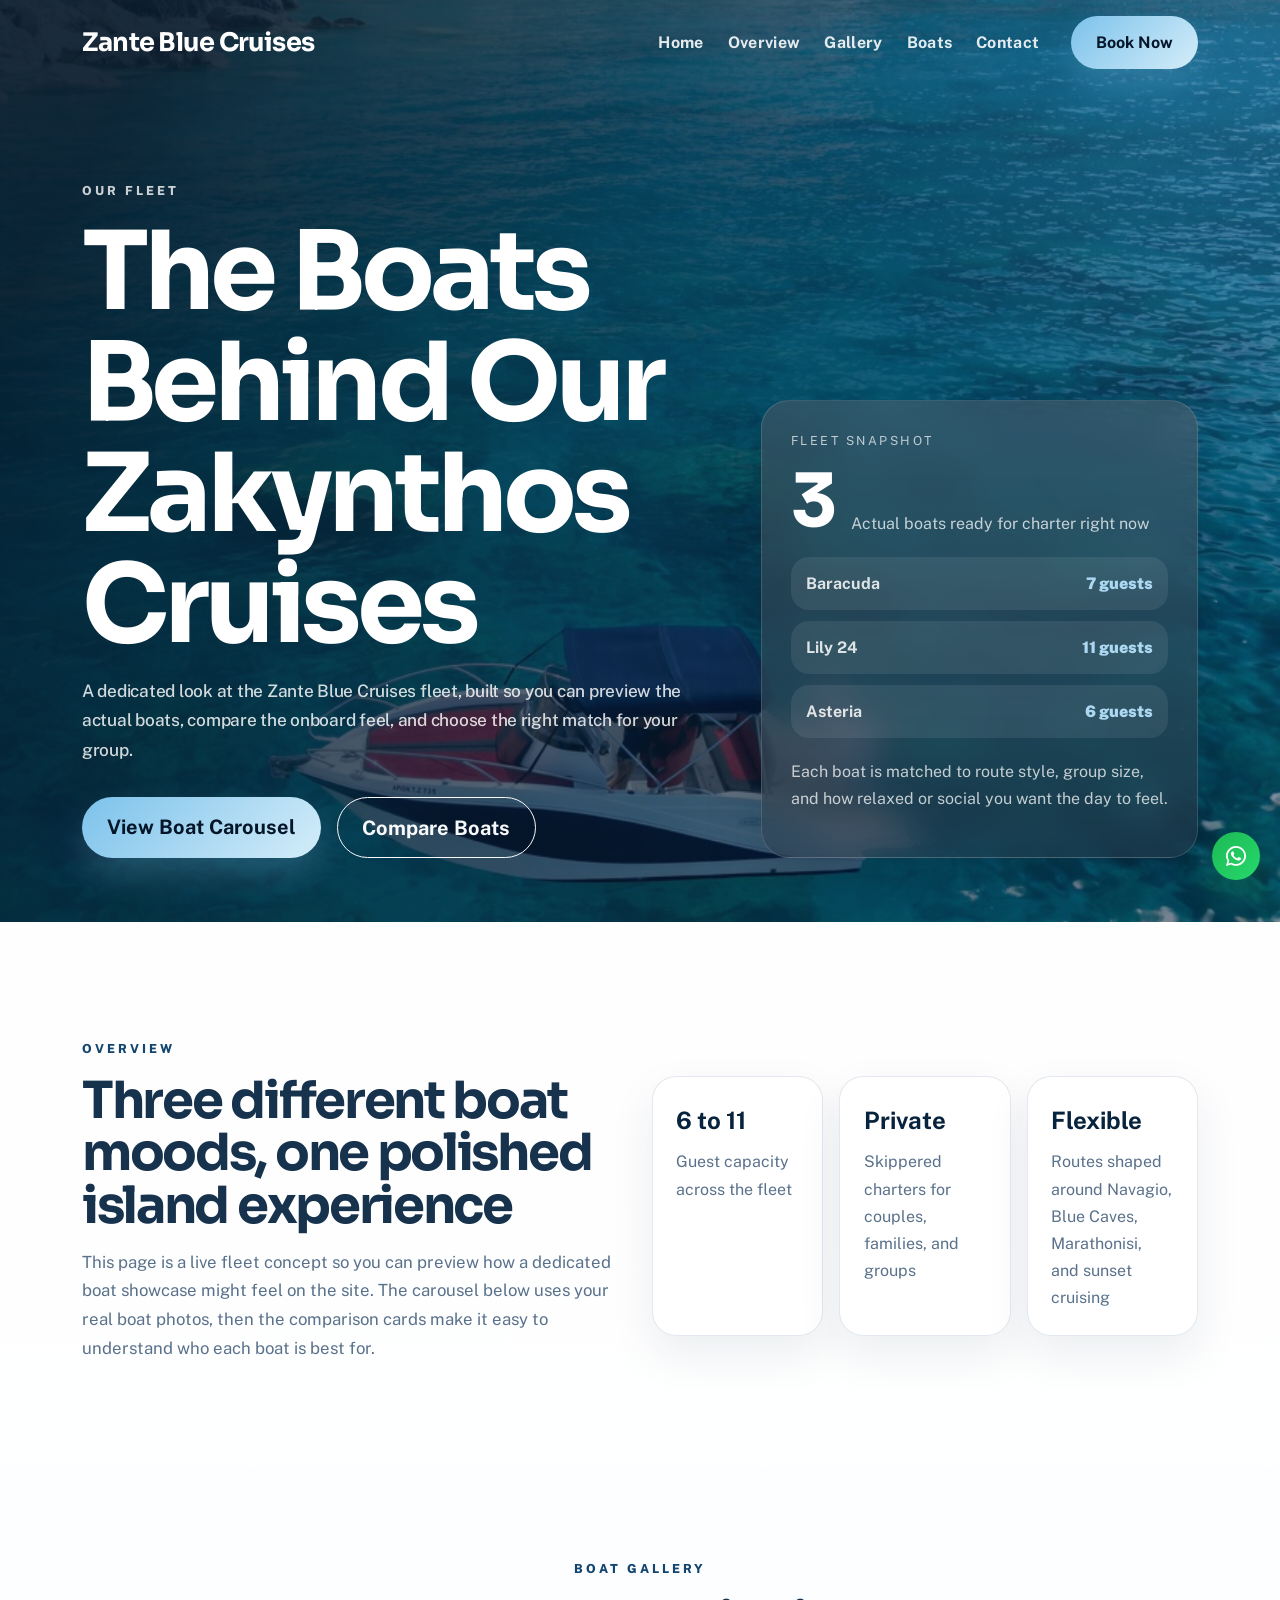
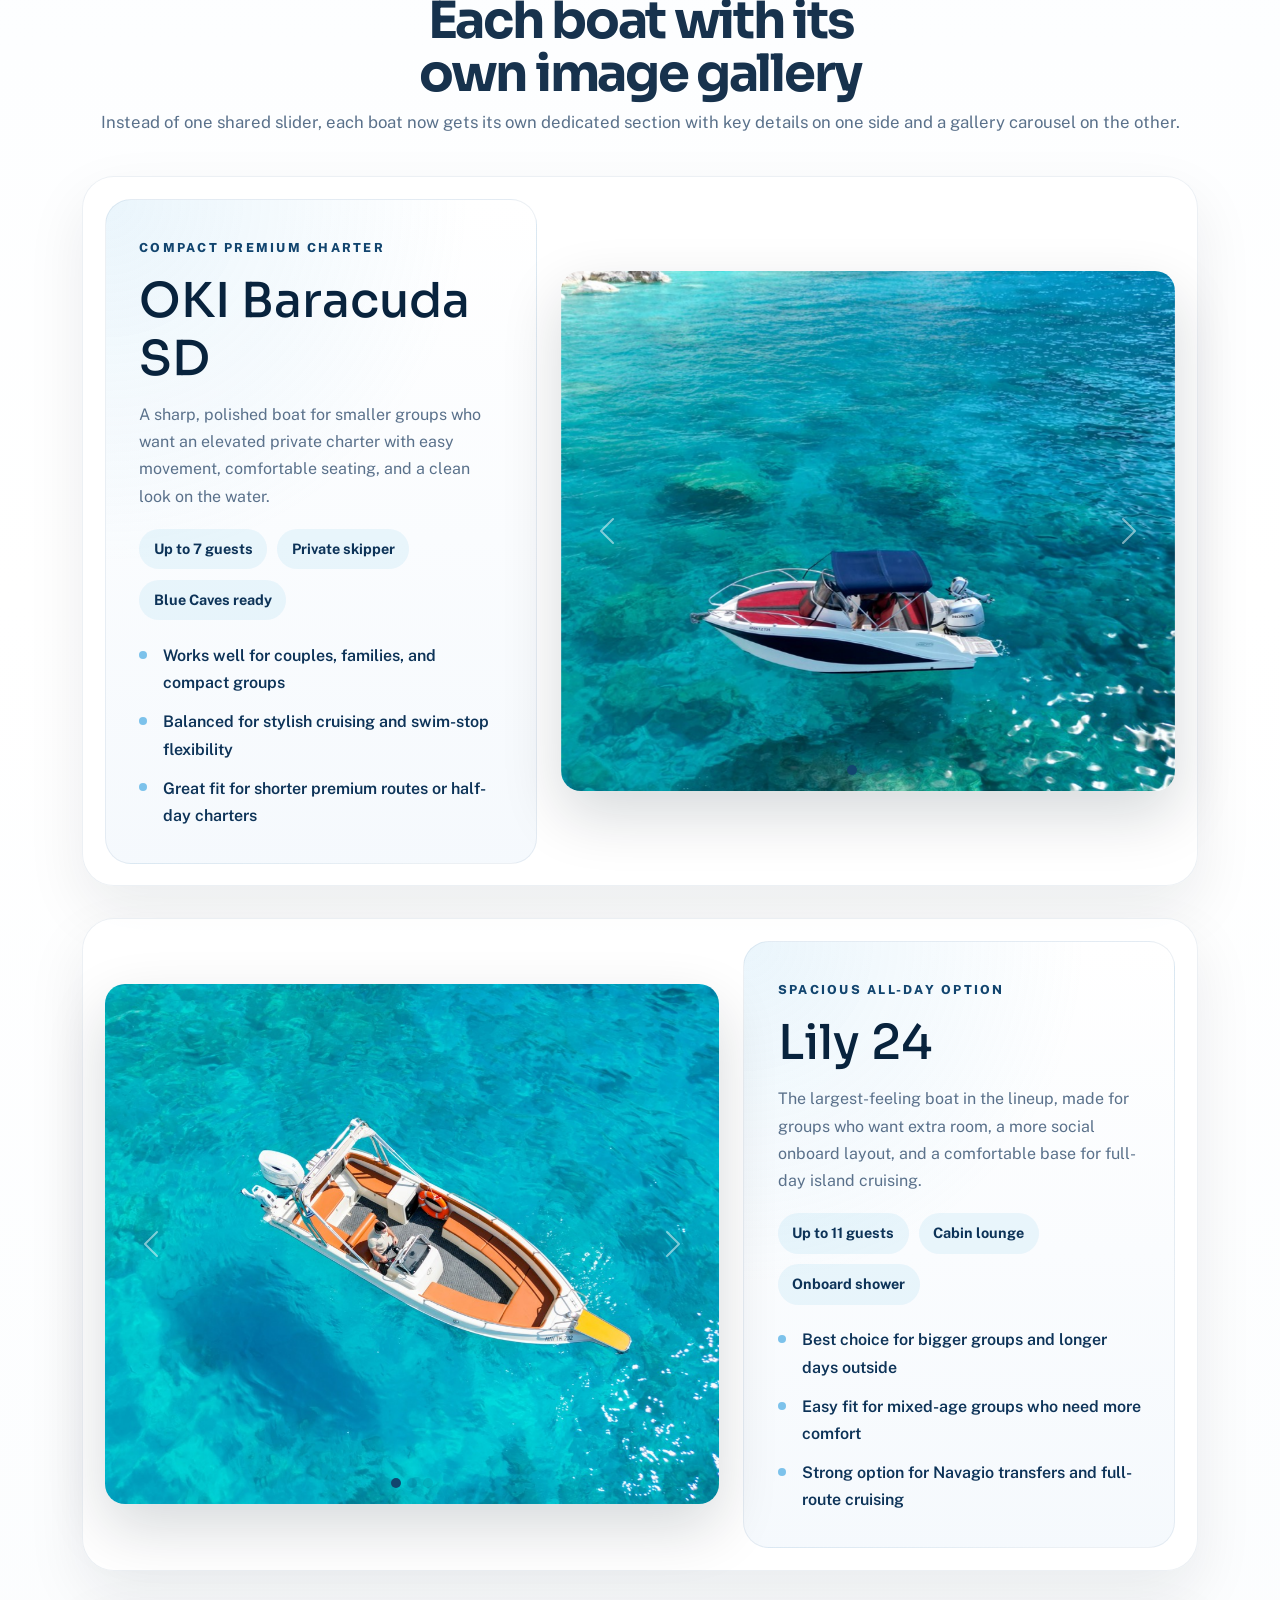
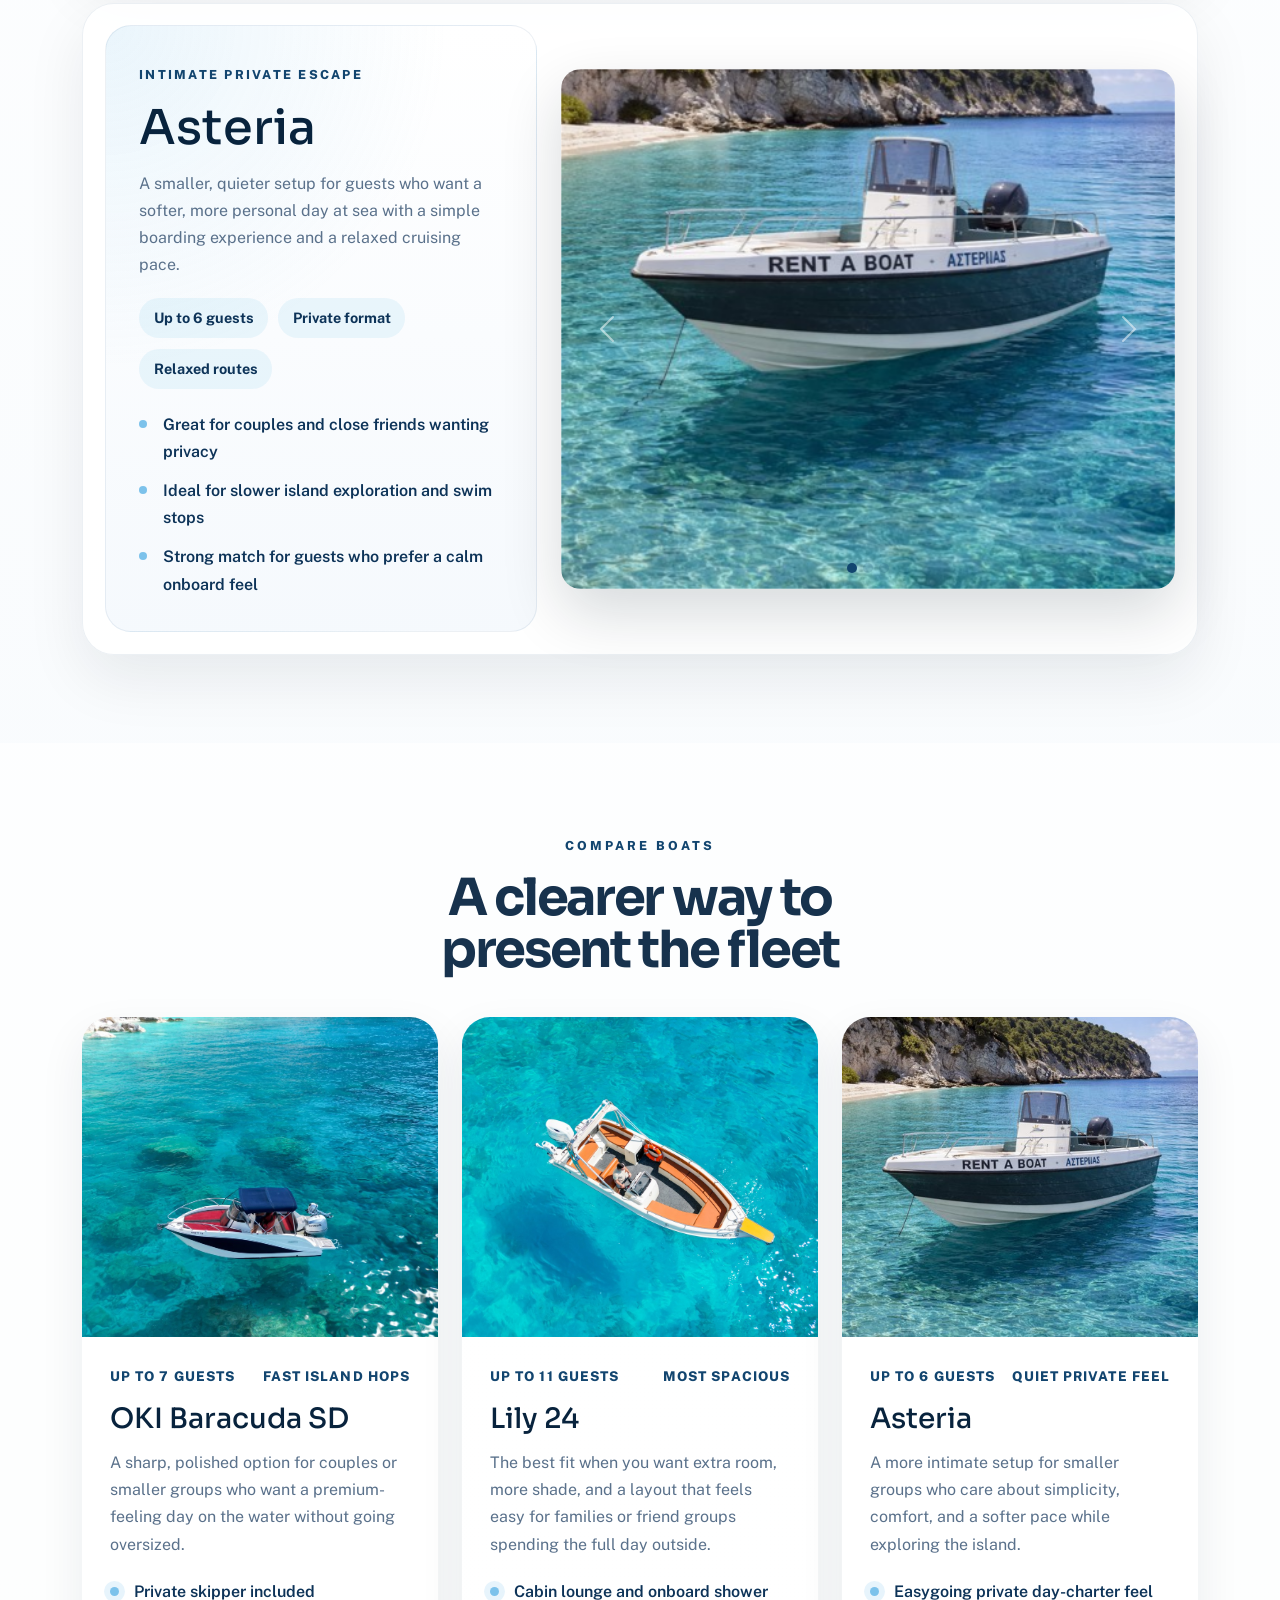
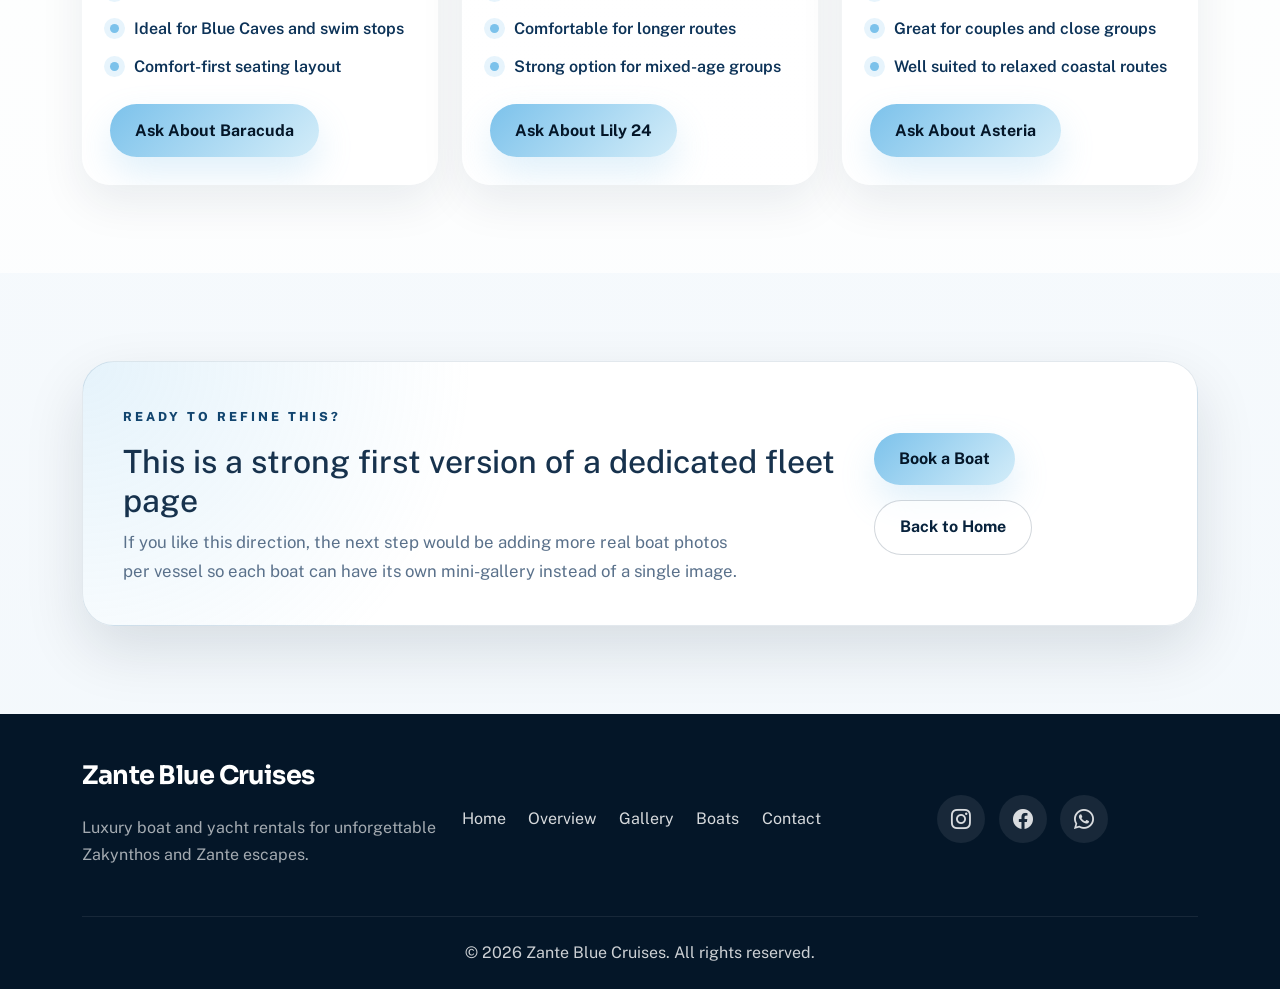
==== commit 52e58dd2: "footer change" ====
--- a/our-fleet.html
+++ b/our-fleet.html
@@ -432,8 +432,8 @@
       <div class="row g-4 align-items-center">
         <div class="col-lg-4">
           <a class="footer-brand" href="index.html">
-            <span class="brand-mark">Zante Blue</span>
-            <span class="brand-text">Cruises</span>
+            <span class="brand-mark">Zante Blue Cruises</span>
+            <span class="brand-text"></span>
           </a>
           <p class="footer-copy">Luxury boat and yacht rentals for unforgettable Zakynthos and Zante escapes.</p>
         </div>
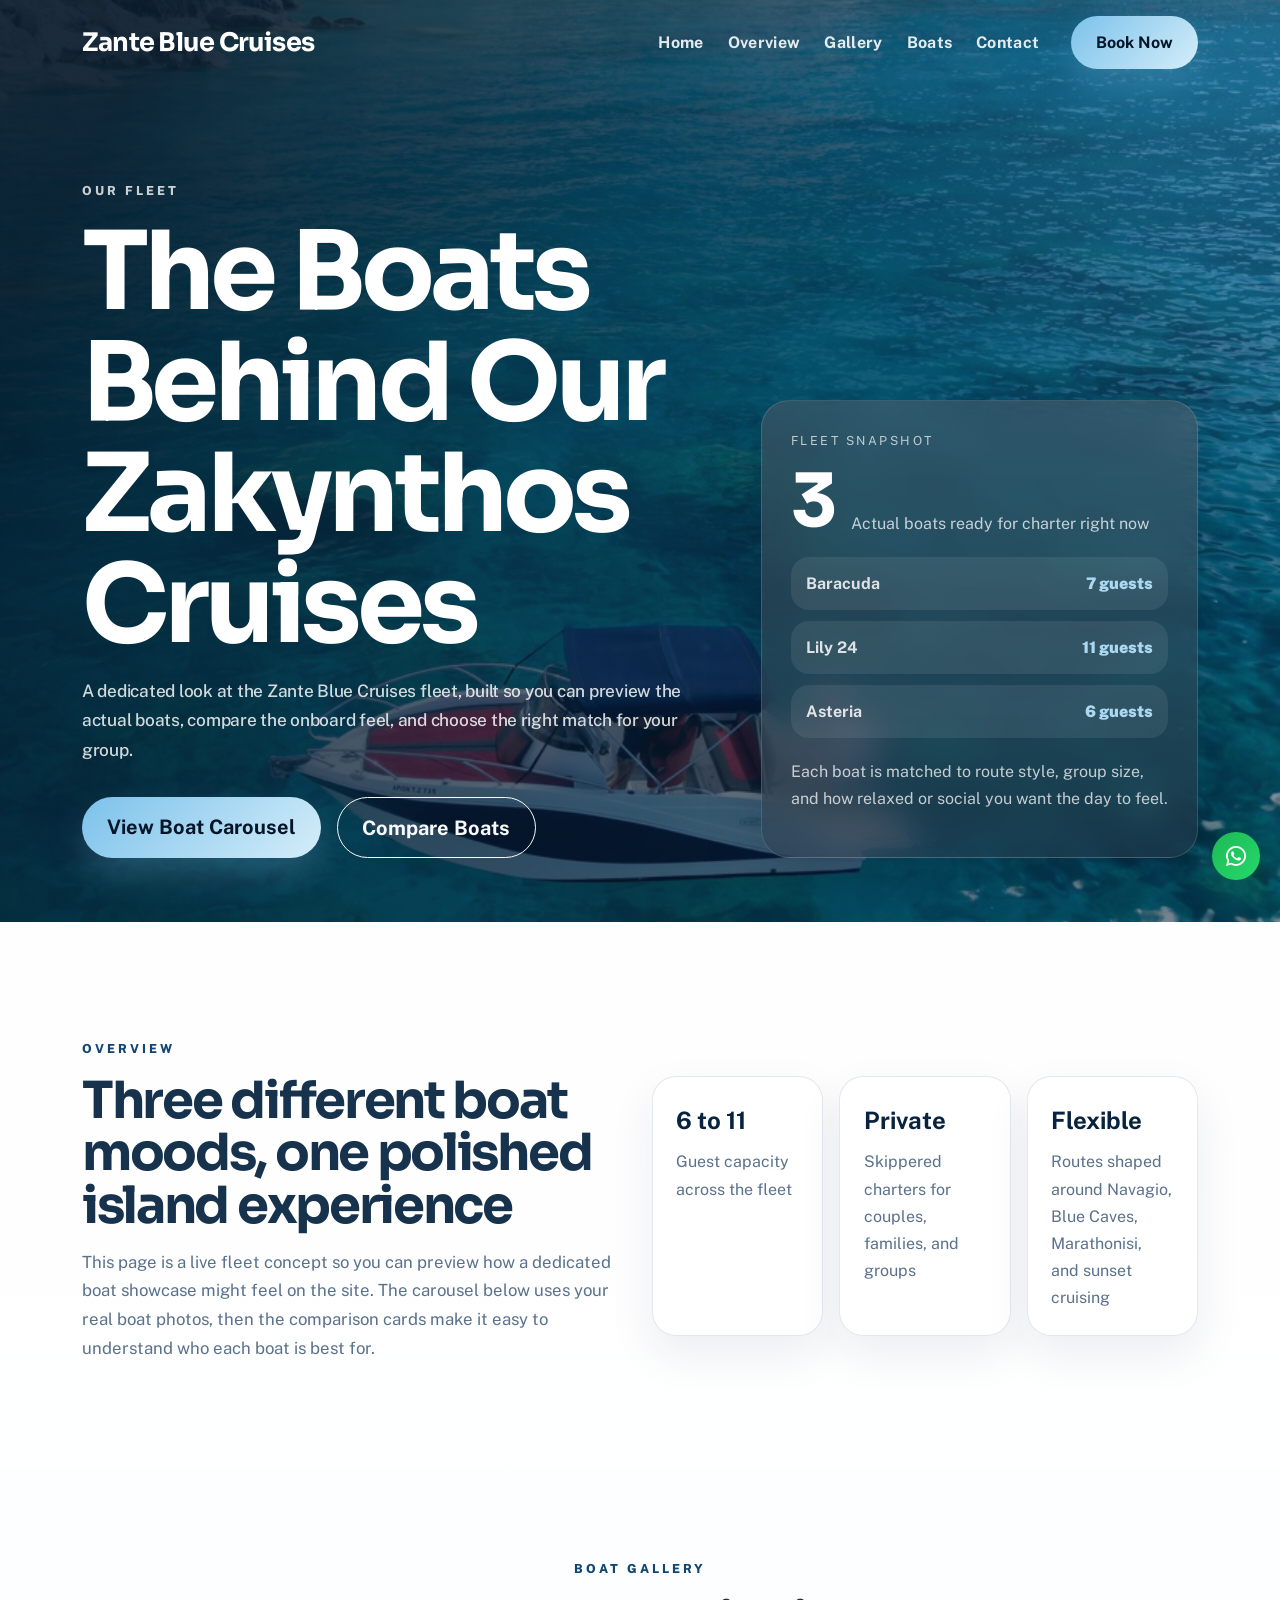
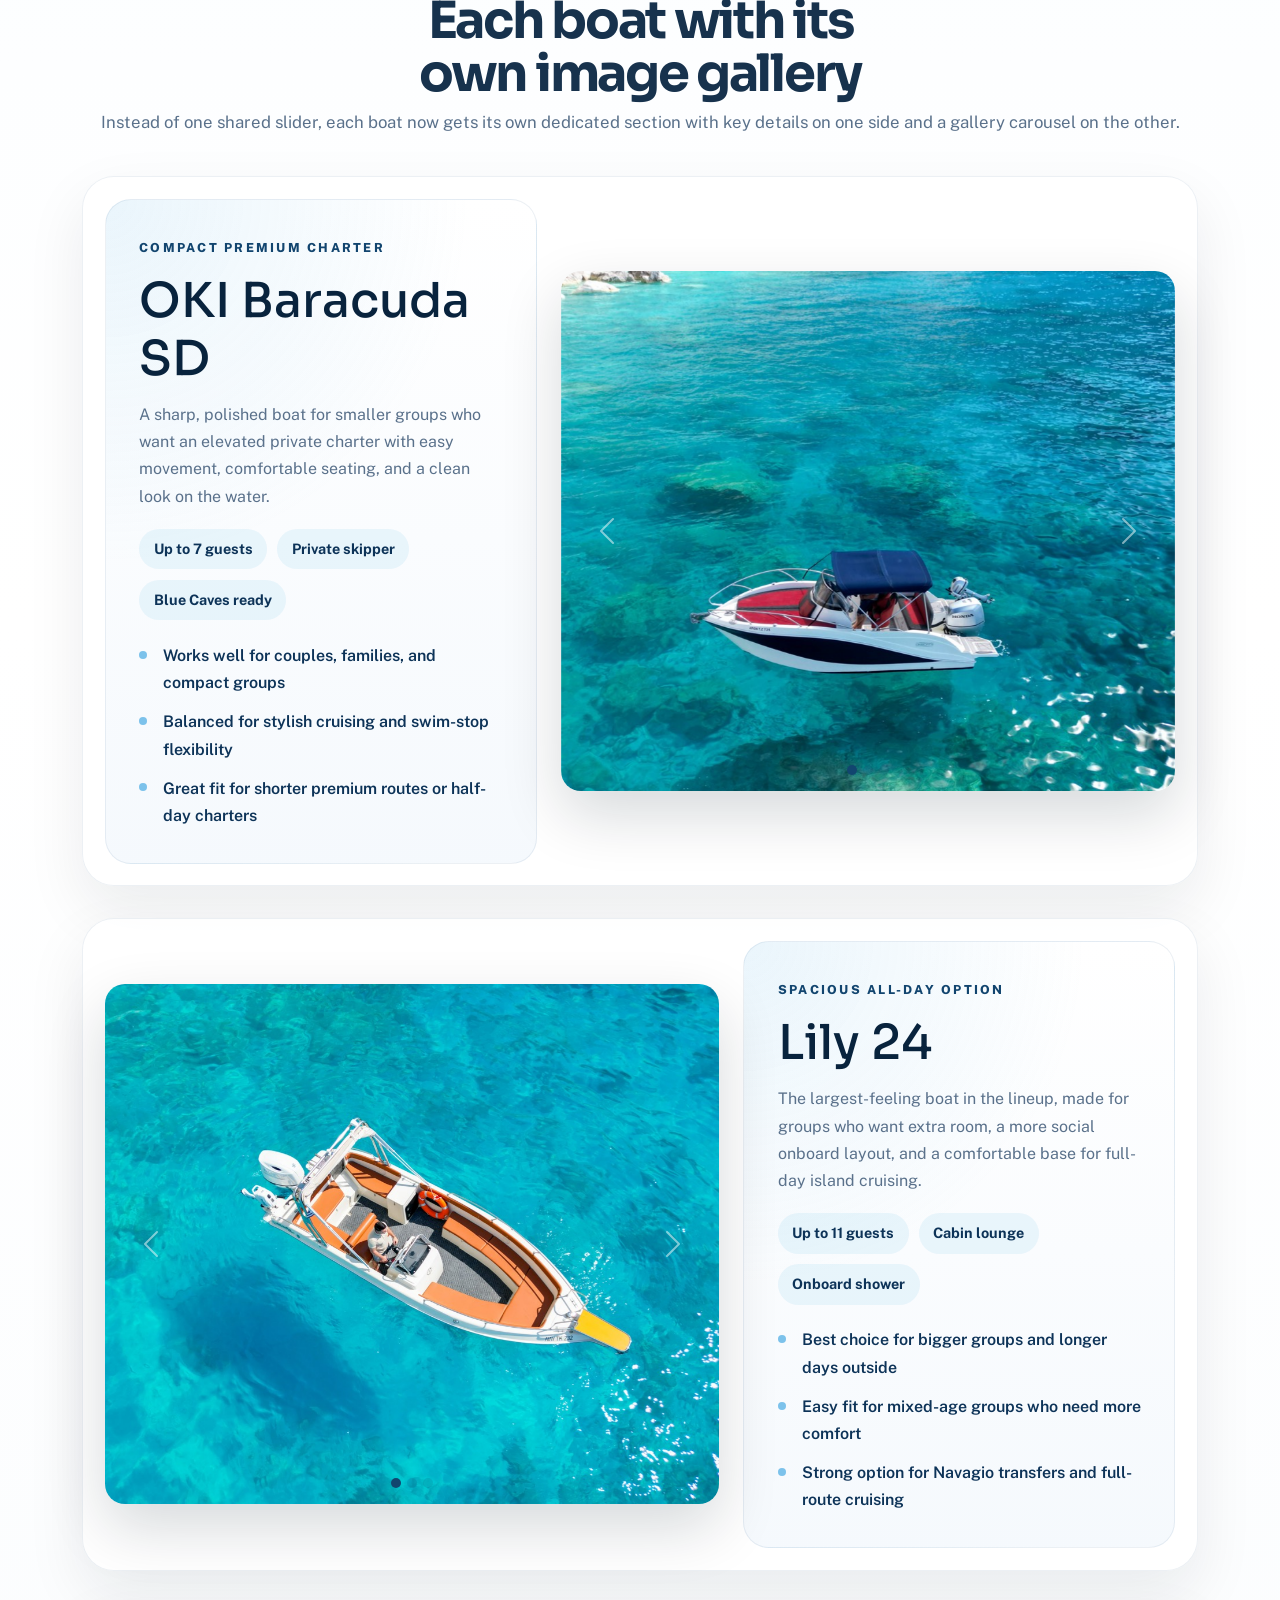
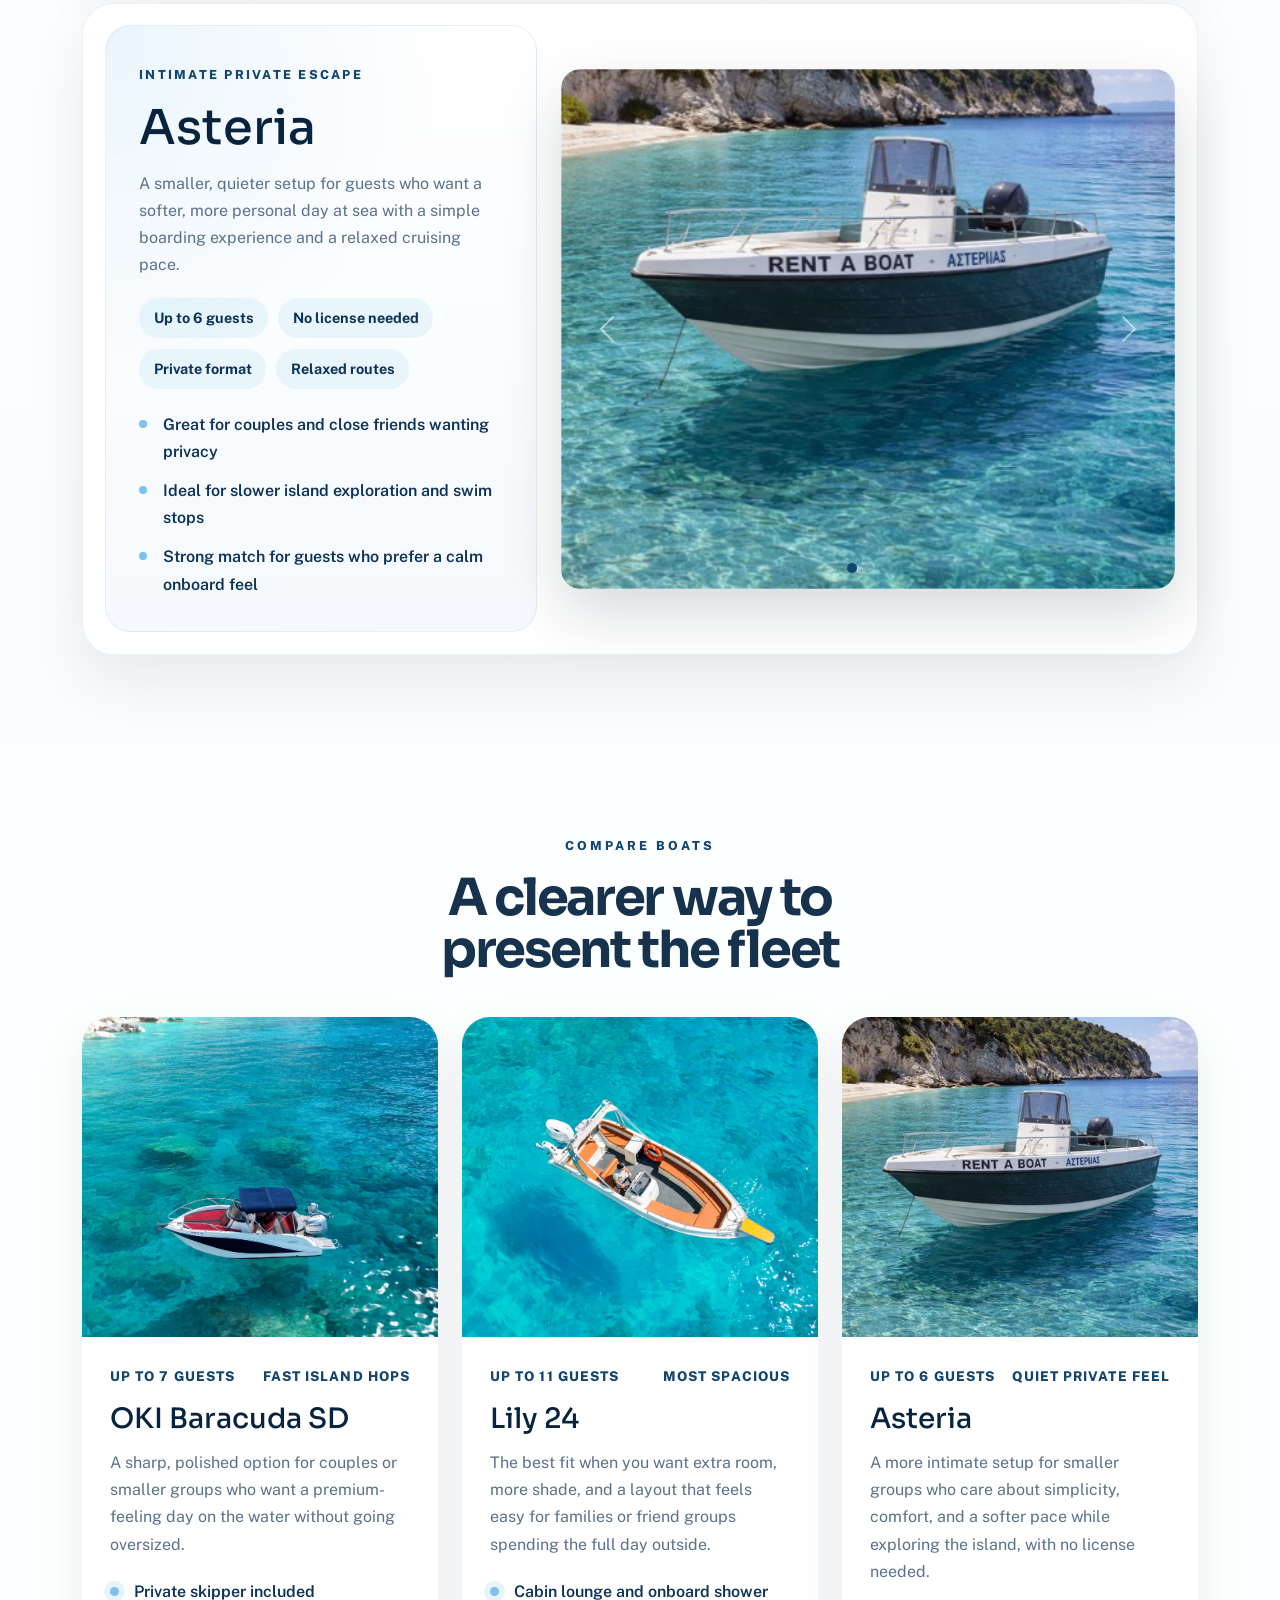
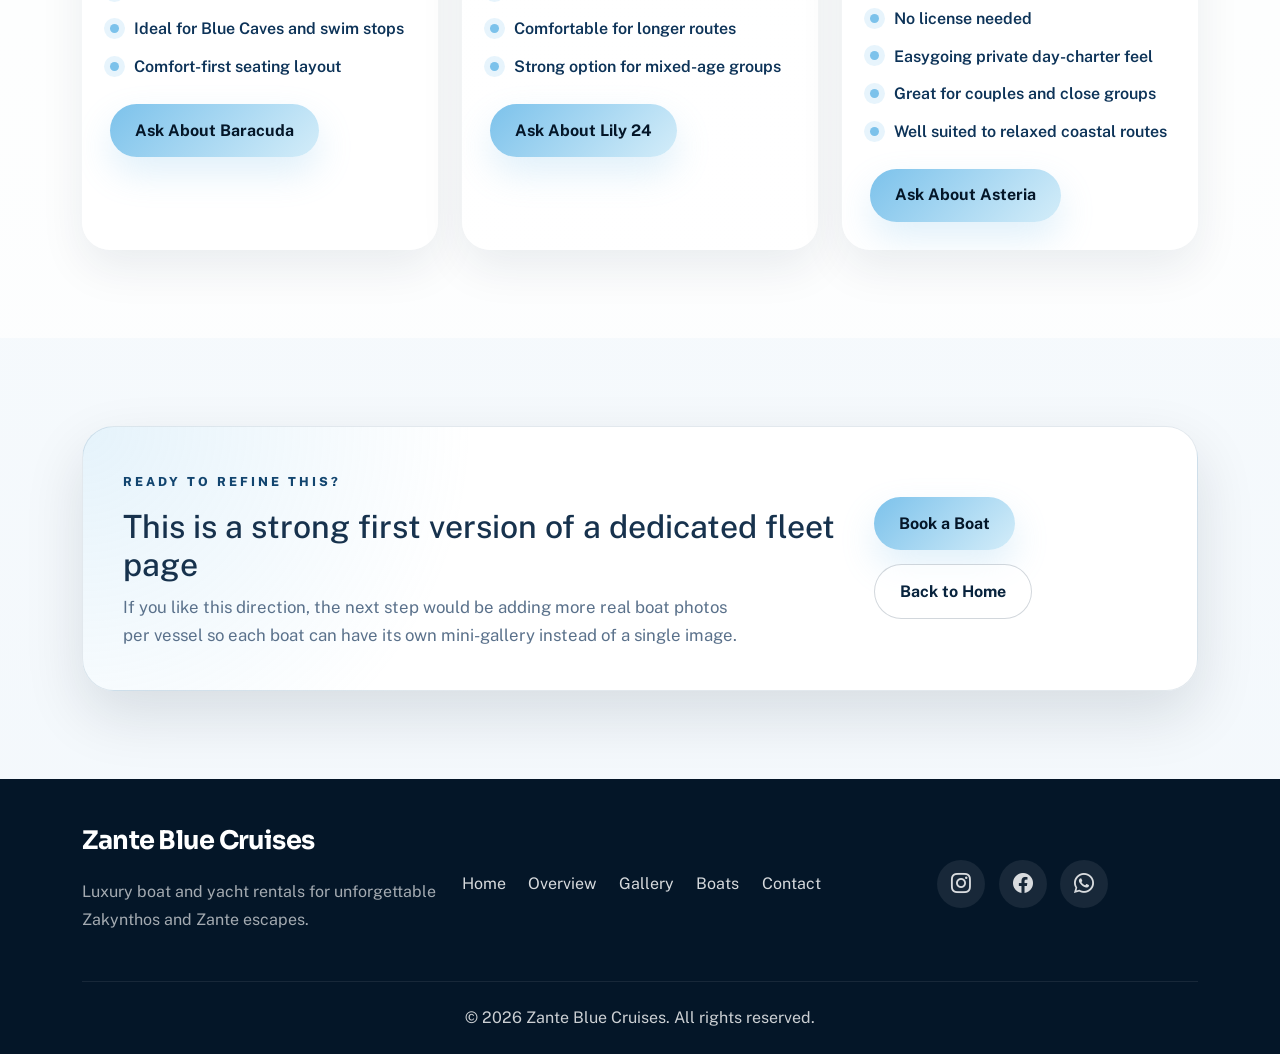
==== commit 95463c56: "ended changes" ====
--- a/our-fleet.html
+++ b/our-fleet.html
@@ -271,6 +271,7 @@
                   </p>
                   <div class="fleet-inline-specs">
                     <span>Up to 6 guests</span>
+                    <span>No license needed</span>
                     <span>Private format</span>
                     <span>Relaxed routes</span>
                   </div>
@@ -393,9 +394,10 @@
                 </div>
                 <h3>Asteria</h3>
                 <p>
-                  A more intimate setup for smaller groups who care about simplicity, comfort, and a softer pace while exploring the island.
+                  A more intimate setup for smaller groups who care about simplicity, comfort, and a softer pace while exploring the island, with no license needed.
                 </p>
                 <ul class="fleet-spotlight-list">
+                  <li>No license needed</li>
                   <li>Easygoing private day-charter feel</li>
                   <li>Great for couples and close groups</li>
                   <li>Well suited to relaxed coastal routes</li>
@@ -454,7 +456,7 @@
             <a href="https://facebook.com" target="_blank" rel="noopener noreferrer" aria-label="Facebook">
               <i class="bi bi-facebook"></i>
             </a>
-            <a href="https://wa.me/306900000000" target="_blank" rel="noopener noreferrer" aria-label="WhatsApp">
+            <a href="https://wa.me/306970418150?text=Hello%2C%20I%27m%20interested%20in%20booking%20a%20boat%20cruise%20in%20Zakynthos.%20Could%20you%20share%20availability%20and%20prices%3F" target="_blank" rel="noopener noreferrer" aria-label="WhatsApp">
               <i class="bi bi-whatsapp"></i>
             </a>
           </div>
@@ -468,7 +470,7 @@
 
   <a
     class="whatsapp-float"
-    href="https://wa.me/306988702405"
+    href="https://wa.me/306970418150?text=Hello%2C%20I%27m%20interested%20in%20booking%20a%20boat%20cruise%20in%20Zakynthos.%20Could%20you%20share%20availability%20and%20prices%3F"
     target="_blank"
     rel="noopener noreferrer"
     aria-label="Chat with Zante Blue Cruises on WhatsApp"
--- a/css/styles.css
+++ b/css/styles.css
@@ -541,10 +541,14 @@
 }
 
 .gallery-item:nth-child(2),
-.gallery-item:nth-child(3),
+.gallery-item:nth-child(3) {
+  grid-column: span 5;
+}
+
 .gallery-item:nth-child(5),
-.gallery-item:nth-child(6) {
-  grid-column: span 5;
+.gallery-item:nth-child(6),
+.gallery-item:nth-child(7) {
+  grid-column: span 4;
 }
 
 .gallery-item img {
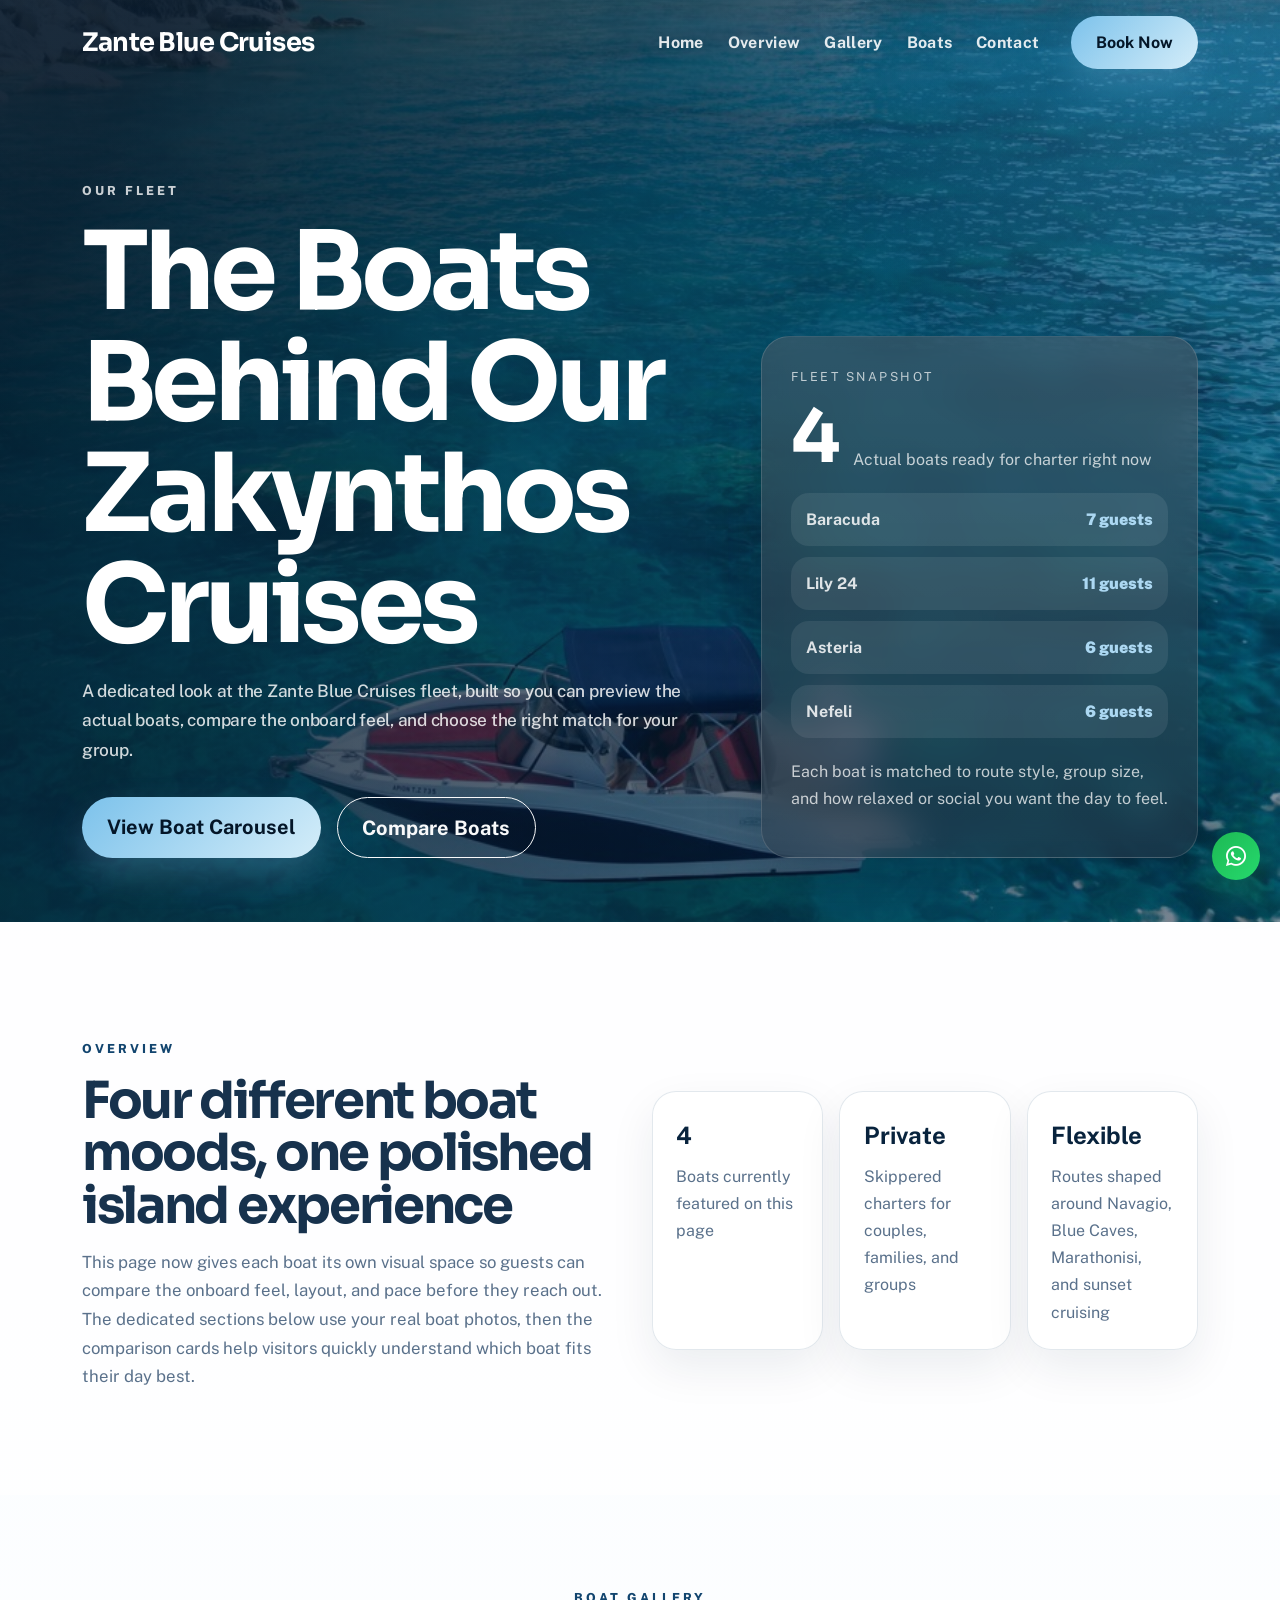
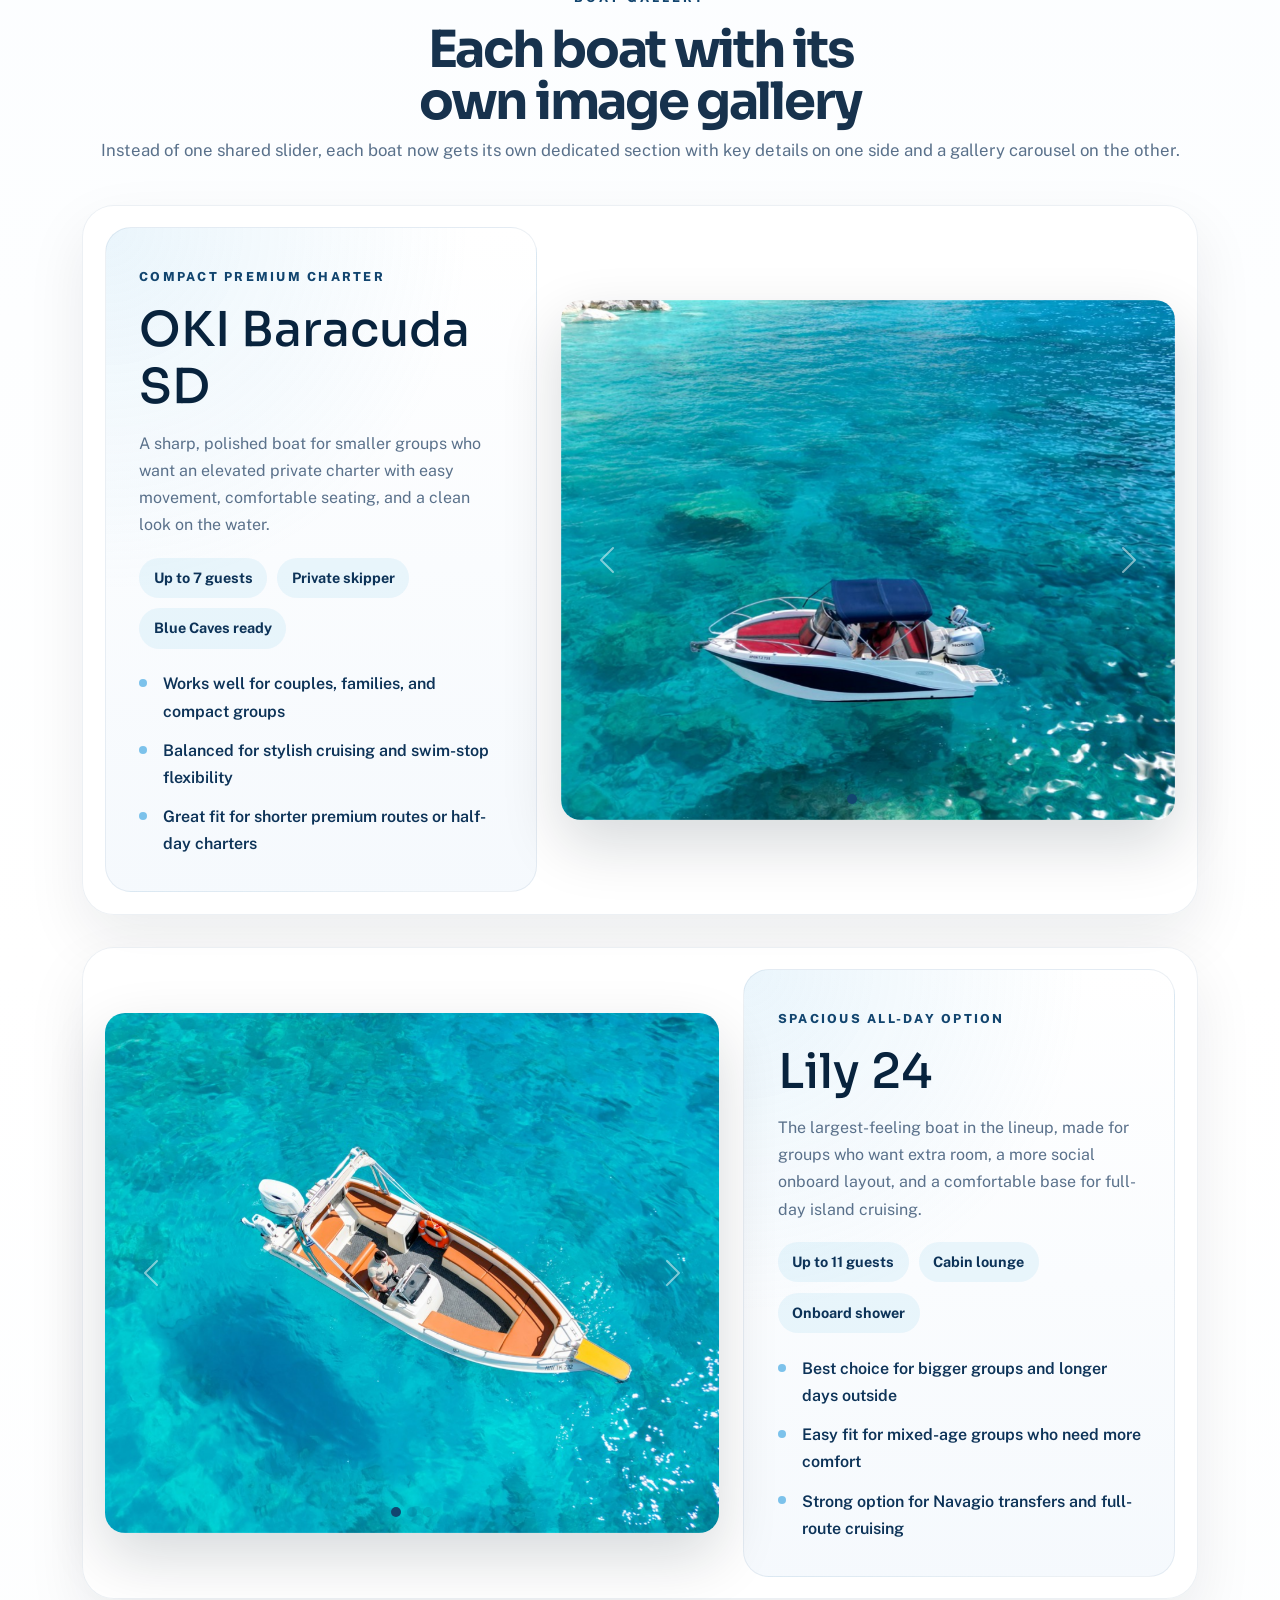
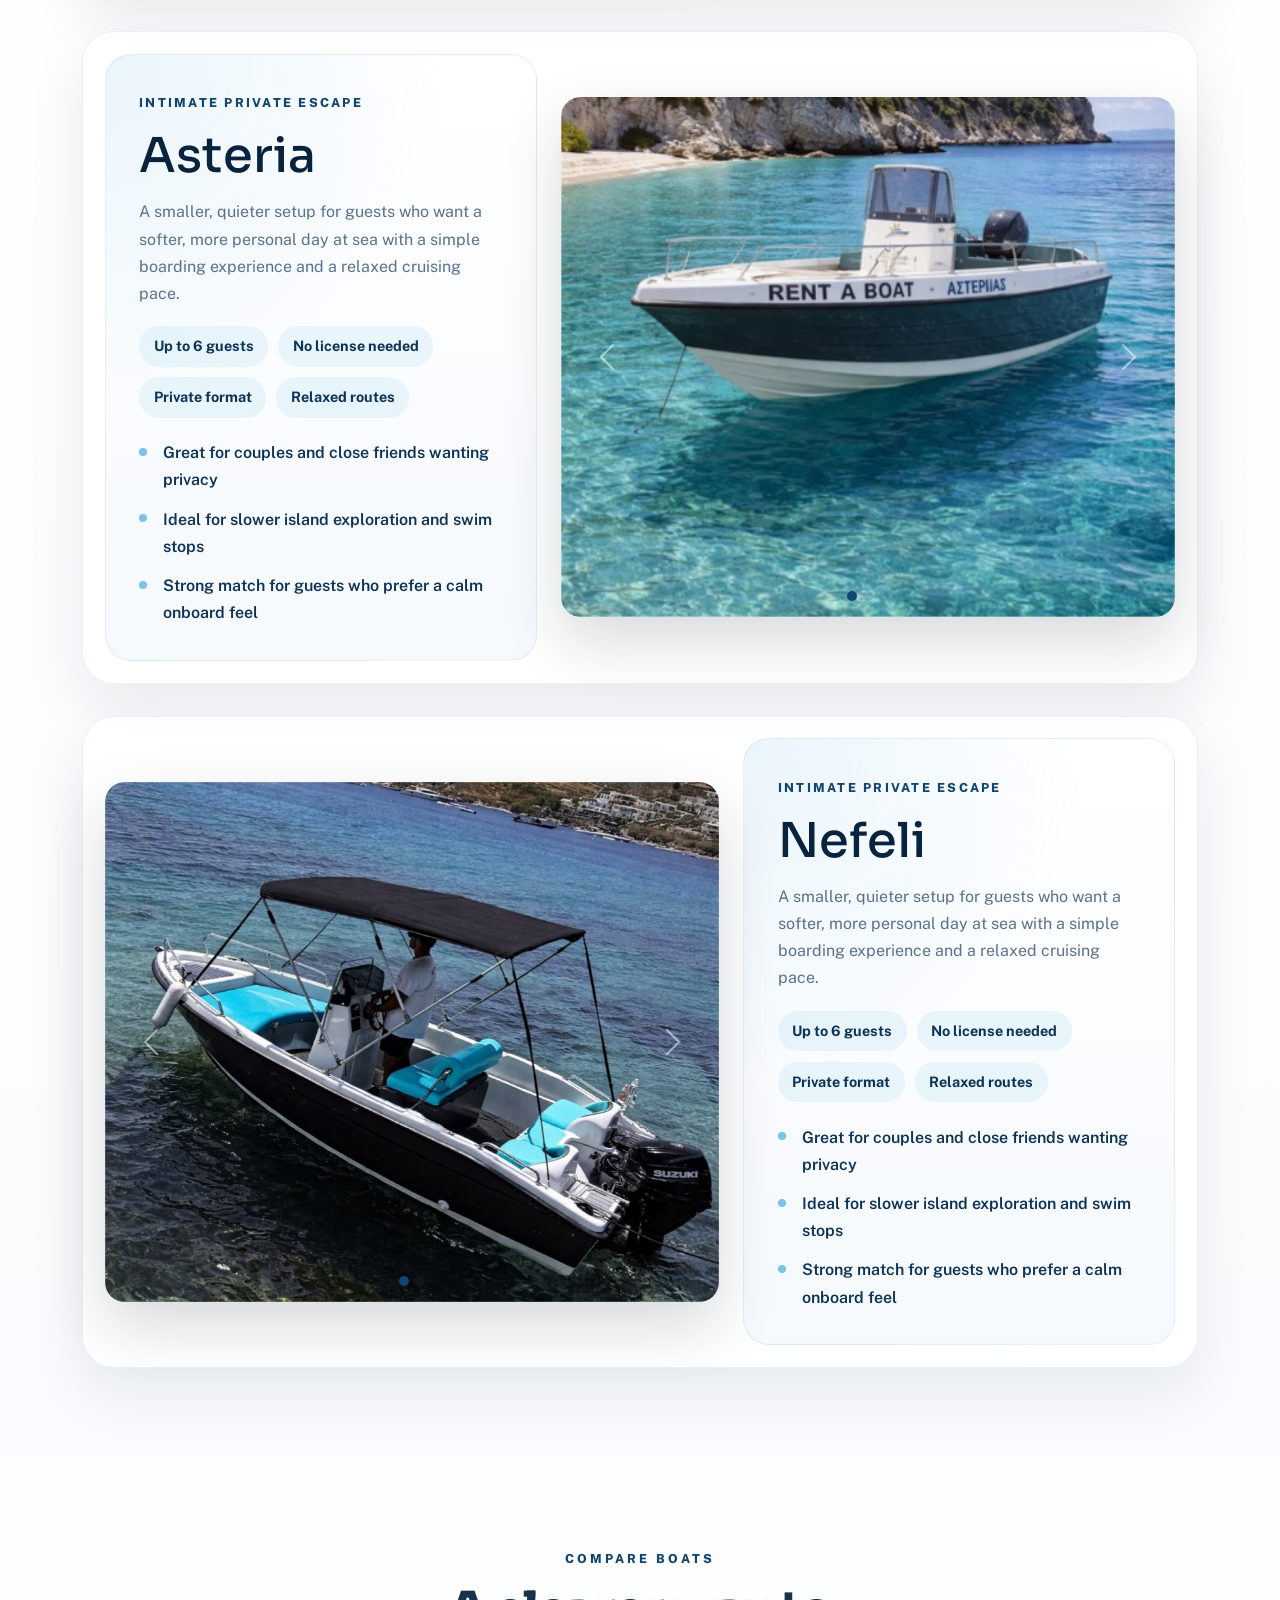
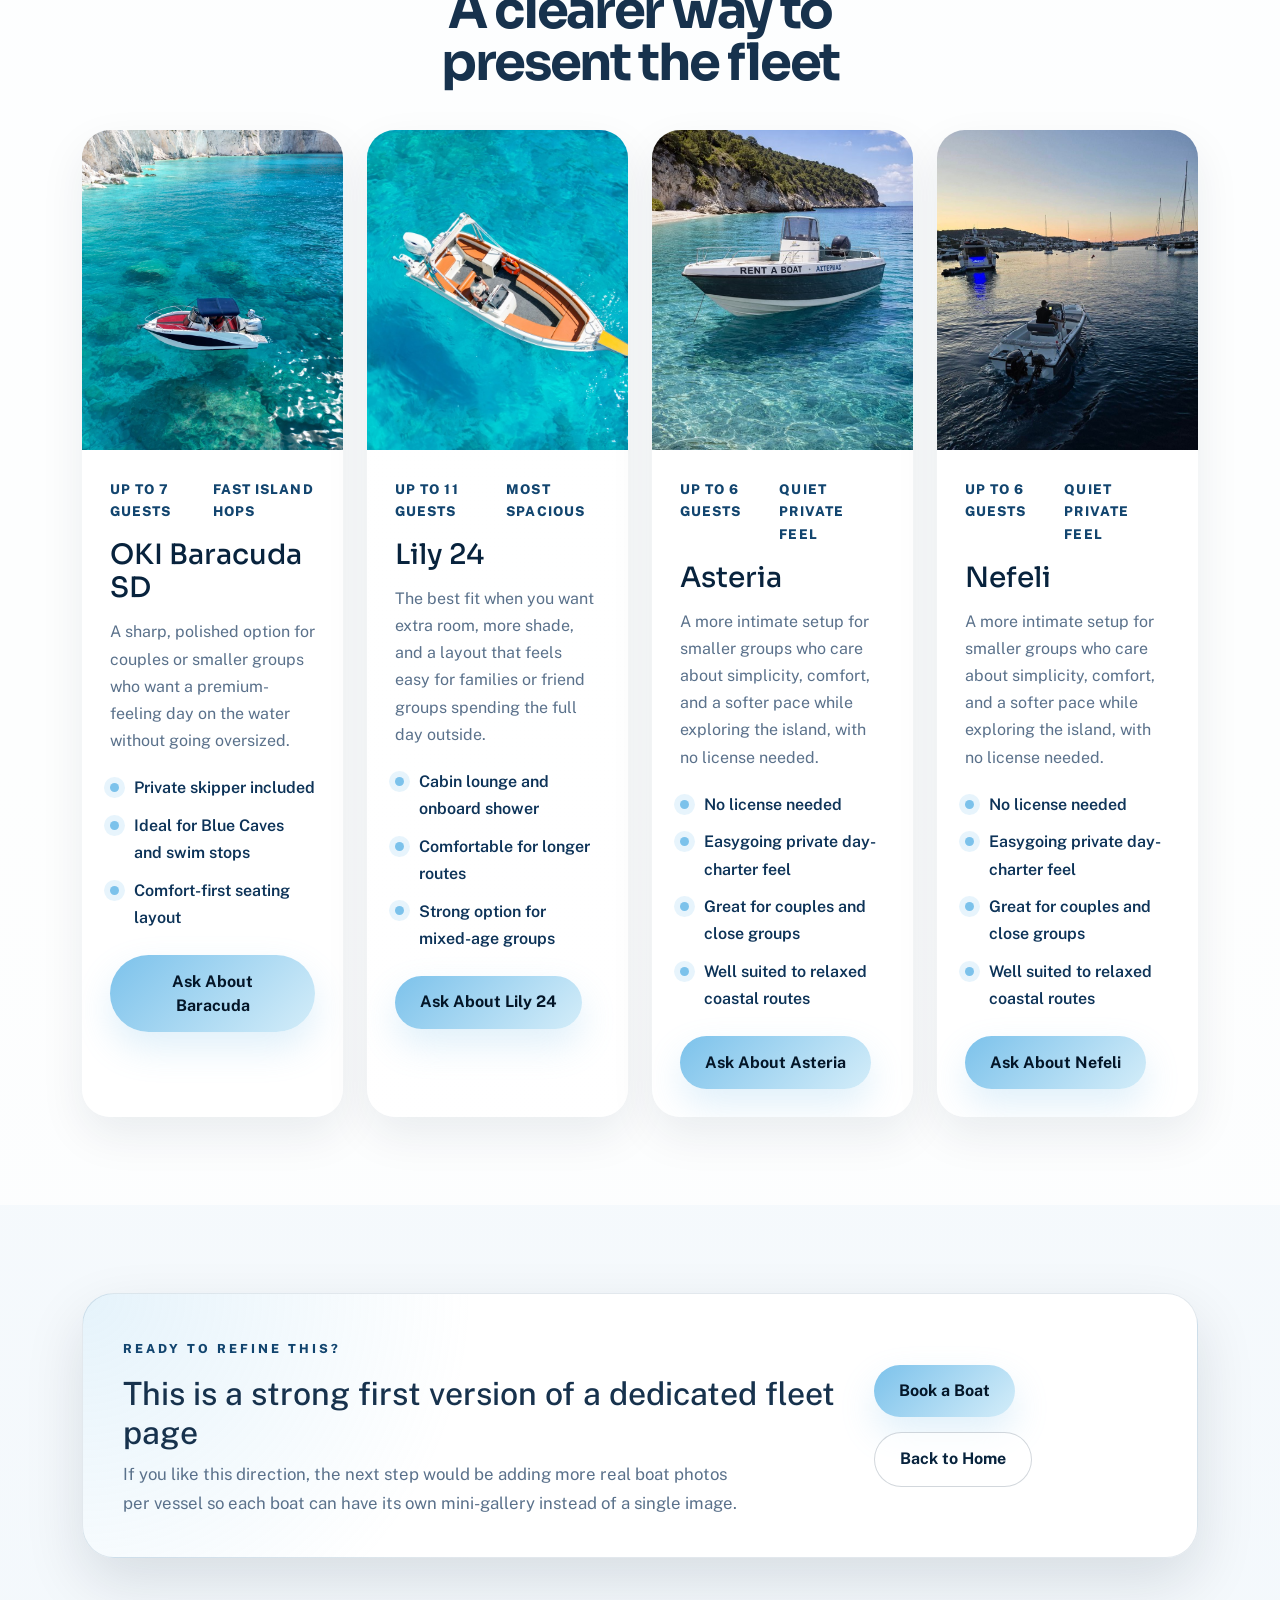
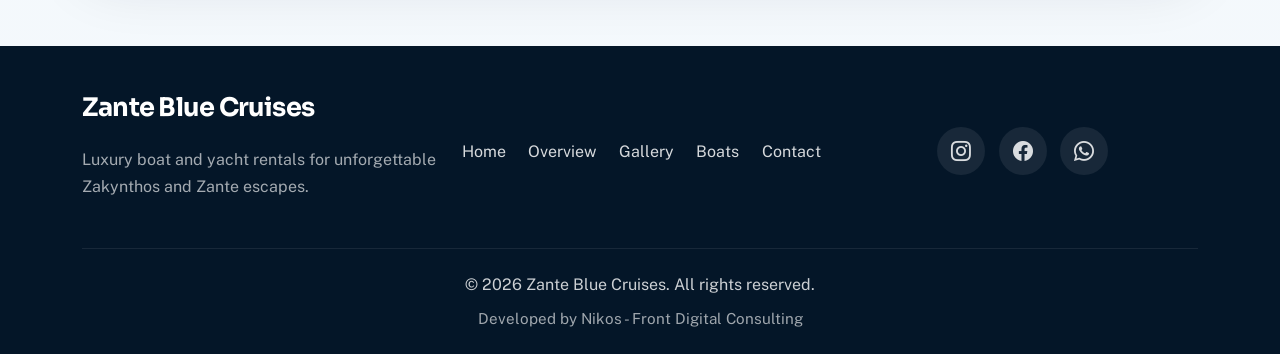
==== commit 66b80ca6: "i think final, added last boat and tag" ====
--- a/our-fleet.html
+++ b/our-fleet.html
@@ -6,7 +6,7 @@
   <title>Our Fleet | Zante Blue Cruises</title>
   <meta
     name="description"
-    content="Explore the Zante Blue Cruises fleet in Zakynthos, including Baracuda, Lily 24, and Asteria, with a full-page boat showcase and image carousel."
+    content="Explore the Zante Blue Cruises fleet in Zakynthos, including Baracuda, Lily 24, Asteria, and Nefeli, with a full-page boat showcase and image carousel."
   >
   <meta name="robots" content="index, follow, max-image-preview:large">
   <meta name="theme-color" content="#041628">
@@ -96,13 +96,14 @@
             <aside class="fleet-hero-panel reveal" aria-label="Fleet summary">
               <p class="fleet-panel-label">Fleet Snapshot</p>
               <div class="fleet-panel-stat">
-                <strong>3</strong>
+                <strong>4</strong>
                 <span>Actual boats ready for charter right now</span>
               </div>
               <ul class="fleet-panel-list">
                 <li><span>Baracuda</span><strong>7 guests</strong></li>
                 <li><span>Lily 24</span><strong>11 guests</strong></li>
                 <li><span>Asteria</span><strong>6 guests</strong></li>
+                <li><span>Nefeli</span><strong>6 guests</strong></li>
               </ul>
               <p class="fleet-panel-note">Each boat is matched to route style, group size, and how relaxed or social you want the day to feel.</p>
             </aside>
@@ -119,17 +120,17 @@
           <div class="col-lg-6 reveal">
             <div class="section-heading">
               <p class="eyebrow text-accent">Overview</p>
-              <h2 id="fleet-overview-heading">Three different boat moods, one polished island experience</h2>
+              <h2 id="fleet-overview-heading">Four different boat moods, one polished island experience</h2>
             </div>
             <p class="section-copy">
-              This page is a live fleet concept so you can preview how a dedicated boat showcase might feel on the site. The carousel below uses your real boat photos, then the comparison cards make it easy to understand who each boat is best for.
+              This page now gives each boat its own visual space so guests can compare the onboard feel, layout, and pace before they reach out. The dedicated sections below use your real boat photos, then the comparison cards help visitors quickly understand which boat fits their day best.
             </p>
           </div>
           <div class="col-lg-6 reveal">
             <div class="fleet-metrics">
               <article class="fleet-metric-card">
-                <strong>6 to 11</strong>
-                <span>Guest capacity across the fleet</span>
+                <strong>4</strong>
+                <span>Boats currently featured on this page</span>
               </article>
               <article class="fleet-metric-card">
                 <strong>Private</strong>
@@ -312,6 +313,55 @@
               </div>
             </div>
           </section>
+
+          <section class="fleet-boat-section reveal" aria-labelledby="nefeli-gallery-heading">
+            <div class="row g-4 align-items-center">
+              <div class="col-lg-5 order-lg-2">
+                <article class="fleet-copy-card">
+                  <span class="fleet-boat-tag">Intimate private escape</span>
+                  <h3 id="nefeli-gallery-heading">Nefeli</h3>
+                  <p>
+                    A smaller, quieter setup for guests who want a softer, more personal day at sea with a simple boarding experience and a relaxed cruising pace.
+                  </p>
+                  <div class="fleet-inline-specs">
+                    <span>Up to 6 guests</span>
+                    <span>No license needed</span>
+                    <span>Private format</span>
+                    <span>Relaxed routes</span>
+                  </div>
+                  <ul class="fleet-copy-list">
+                    <li>Great for couples and close friends wanting privacy</li>
+                    <li>Ideal for slower island exploration and swim stops</li>
+                    <li>Strong match for guests who prefer a calm onboard feel</li>
+                  </ul>
+                </article>
+              </div>
+              <div class="col-lg-7 order-lg-1">
+                <div class="fleet-split-carousel-shell">
+                  <div id="nefeliBoatCarousel" class="carousel slide fleet-boat-carousel" data-bs-ride="carousel">
+                    <div class="carousel-indicators">
+                      <button type="button" data-bs-target="#nefeliBoatCarousel" data-bs-slide-to="0" class="active" aria-current="true" aria-label="Nefeli image 1"></button>
+                      <button type="button" data-bs-target="#nefeliBoatCarousel" data-bs-slide-to="1" aria-label="Nefeli image 2"></button>
+                    </div>
+                    <div class="carousel-inner">
+                      <div class="carousel-item active">
+                        <img src="images/fleet/nefeli-1024.jpg" class="d-block w-100" alt="Nefeli open day boat moored in clear Zakynthos water" width="1024" height="1024">
+                      </div>
+                      <div class="carousel-item">
+                        <img src="images/fleet/nefeli2-1200.jpg" class="d-block w-100" alt="Nefeli leaving the harbor at sunset in Zakynthos" width="900" height="1200">
+                      </div>
+                    </div>
+                    <button class="carousel-control-prev" type="button" data-bs-target="#nefeliBoatCarousel" data-bs-slide="prev" aria-label="Previous Nefeli image">
+                      <span class="carousel-control-prev-icon" aria-hidden="true"></span>
+                    </button>
+                    <button class="carousel-control-next" type="button" data-bs-target="#nefeliBoatCarousel" data-bs-slide="next" aria-label="Next Nefeli image">
+                      <span class="carousel-control-next-icon" aria-hidden="true"></span>
+                    </button>
+                  </div>
+                </div>
+              </div>
+            </div>
+          </section>
         </div>
       </div>
     </section>
@@ -324,7 +374,7 @@
         </div>
 
         <div class="row g-4 mt-2">
-          <div class="col-lg-4 reveal">
+          <div class="col-md-6 col-xl-3 reveal">
             <article class="fleet-spotlight-card h-100">
               <img
                 src="images/baracuda-1200.jpg"
@@ -351,7 +401,7 @@
             </article>
           </div>
 
-          <div class="col-lg-4 reveal">
+          <div class="col-md-6 col-xl-3 reveal">
             <article class="fleet-spotlight-card h-100 is-featured">
               <img
                 src="images/lilyboat-1200.jpg"
@@ -378,7 +428,7 @@
             </article>
           </div>
 
-          <div class="col-lg-4 reveal">
+          <div class="col-md-6 col-xl-3 reveal">
             <article class="fleet-spotlight-card h-100">
               <img
                 src="images/asteria-720.jpg"
@@ -406,6 +456,34 @@
               </div>
             </article>
           </div>
+
+          <div class="col-md-6 col-xl-3 reveal">
+            <article class="fleet-spotlight-card h-100">
+              <img
+                src="images/fleet/nefeli2-1200.jpg"
+                alt="Nefeli boat shown on the dedicated fleet page"
+                width="900"
+                height="1200"
+              >
+              <div class="fleet-spotlight-body">
+                <div class="fleet-spotlight-topline">
+                  <span>Up to 6 guests</span>
+                  <span>Quiet private feel</span>
+                </div>
+                <h3>Nefeli</h3>
+                <p>
+                  A more intimate setup for smaller groups who care about simplicity, comfort, and a softer pace while exploring the island, with no license needed.
+                </p>
+                <ul class="fleet-spotlight-list">
+                  <li>No license needed</li>
+                  <li>Easygoing private day-charter feel</li>
+                  <li>Great for couples and close groups</li>
+                  <li>Well suited to relaxed coastal routes</li>
+                </ul>
+                <a class="btn btn-primary" href="index.html#contact">Ask About Nefeli</a>
+              </div>
+            </article>
+          </div>
         </div>
       </div>
     </section>
@@ -464,6 +542,7 @@
       </div>
       <div class="footer-bottom">
         <span>&copy; <span id="currentYear"></span> Zante Blue Cruises. All rights reserved.</span>
+        <span class="footer-credit">Developed by Nikos - Front Digital Consulting</span>
       </div>
     </div>
   </footer>
--- a/css/styles.css
+++ b/css/styles.css
@@ -245,7 +245,7 @@
   background-color: var(--navy-950);
   background:
     linear-gradient(120deg, rgba(4, 22, 40, 0.84) 8%, rgba(8, 35, 61, 0.56) 44%, rgba(12, 59, 92, 0.2) 100%),
-    url("../images/hero-1400.jpg") center/cover no-repeat;
+    url("../images/home/hero-1280.jpg") center/cover no-repeat;
   overflow: hidden;
 }
 
@@ -1084,6 +1084,13 @@
   margin-top: 2rem;
   padding-top: 1.4rem;
   text-align: center;
+  display: grid;
+  gap: 0.45rem;
+}
+
+.footer-credit {
+  color: rgba(255, 255, 255, 0.62);
+  font-size: 0.95rem;
 }
 
 .whatsapp-float {
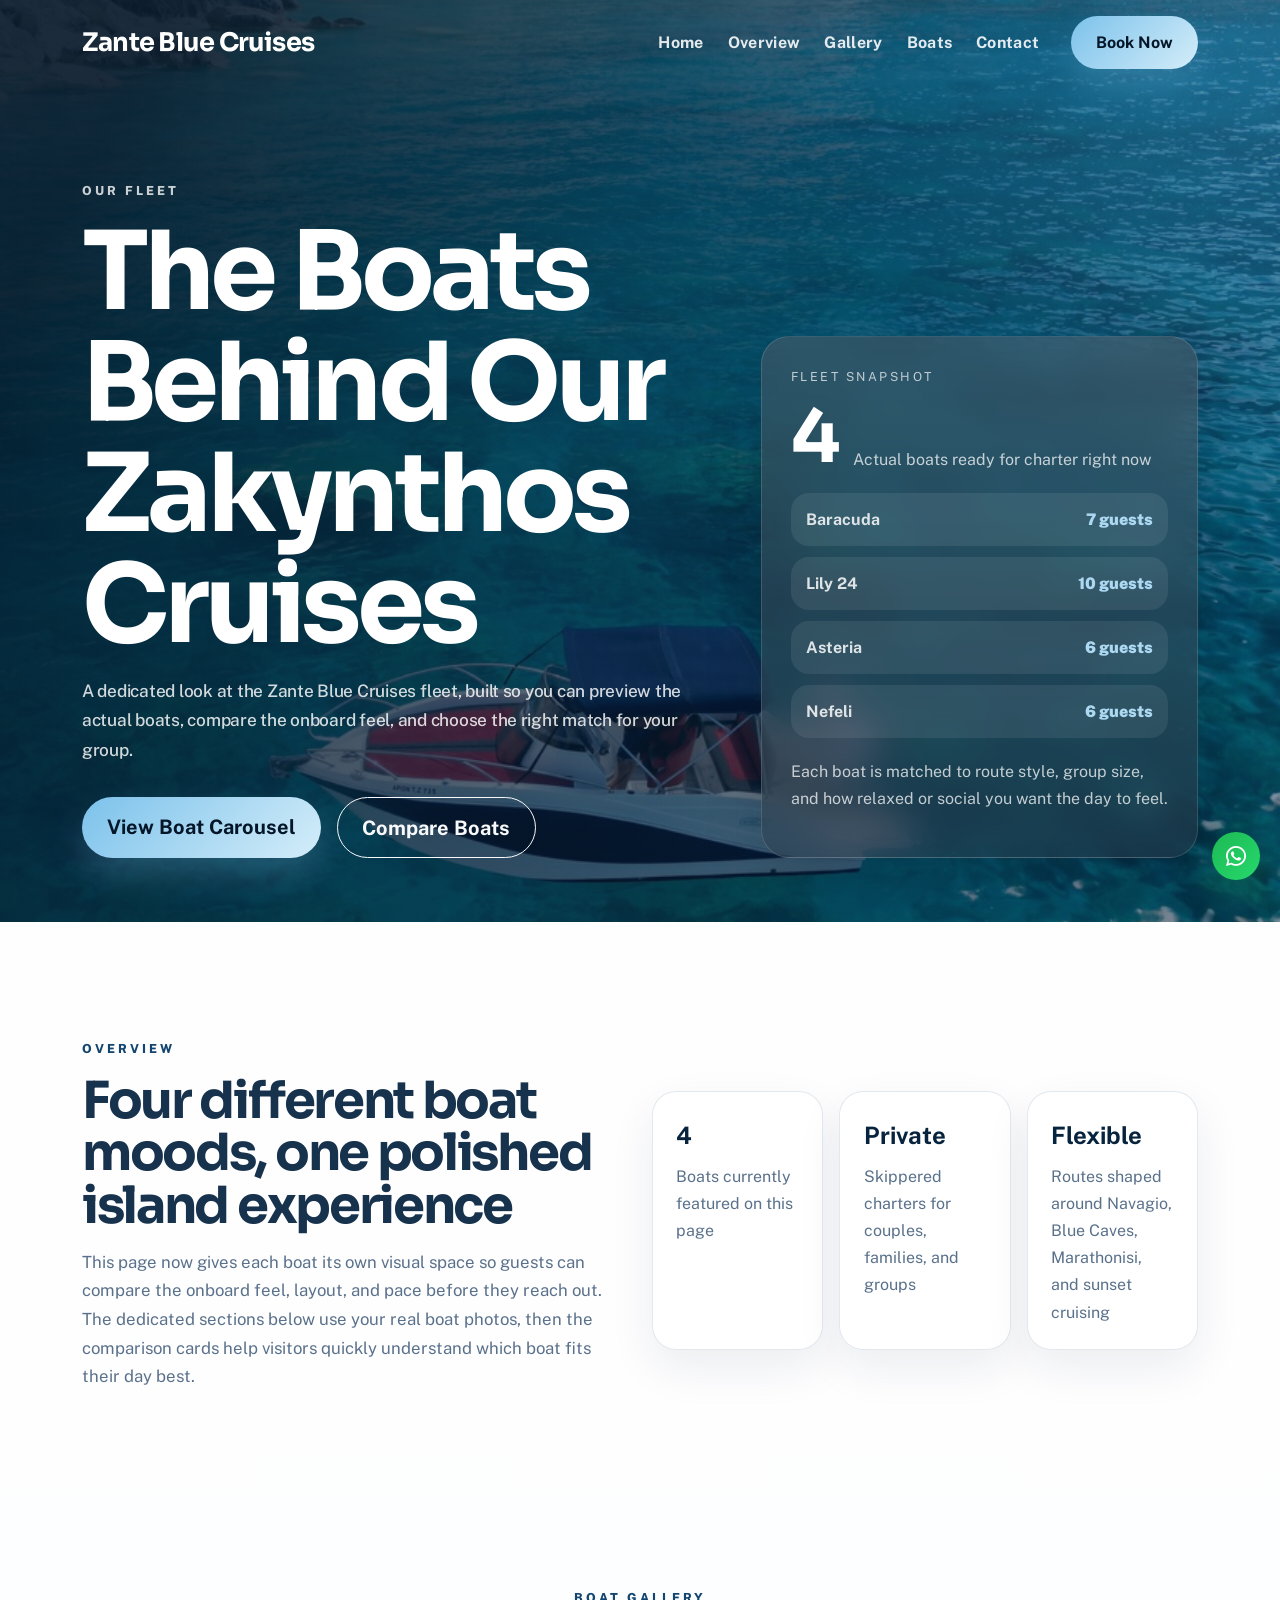
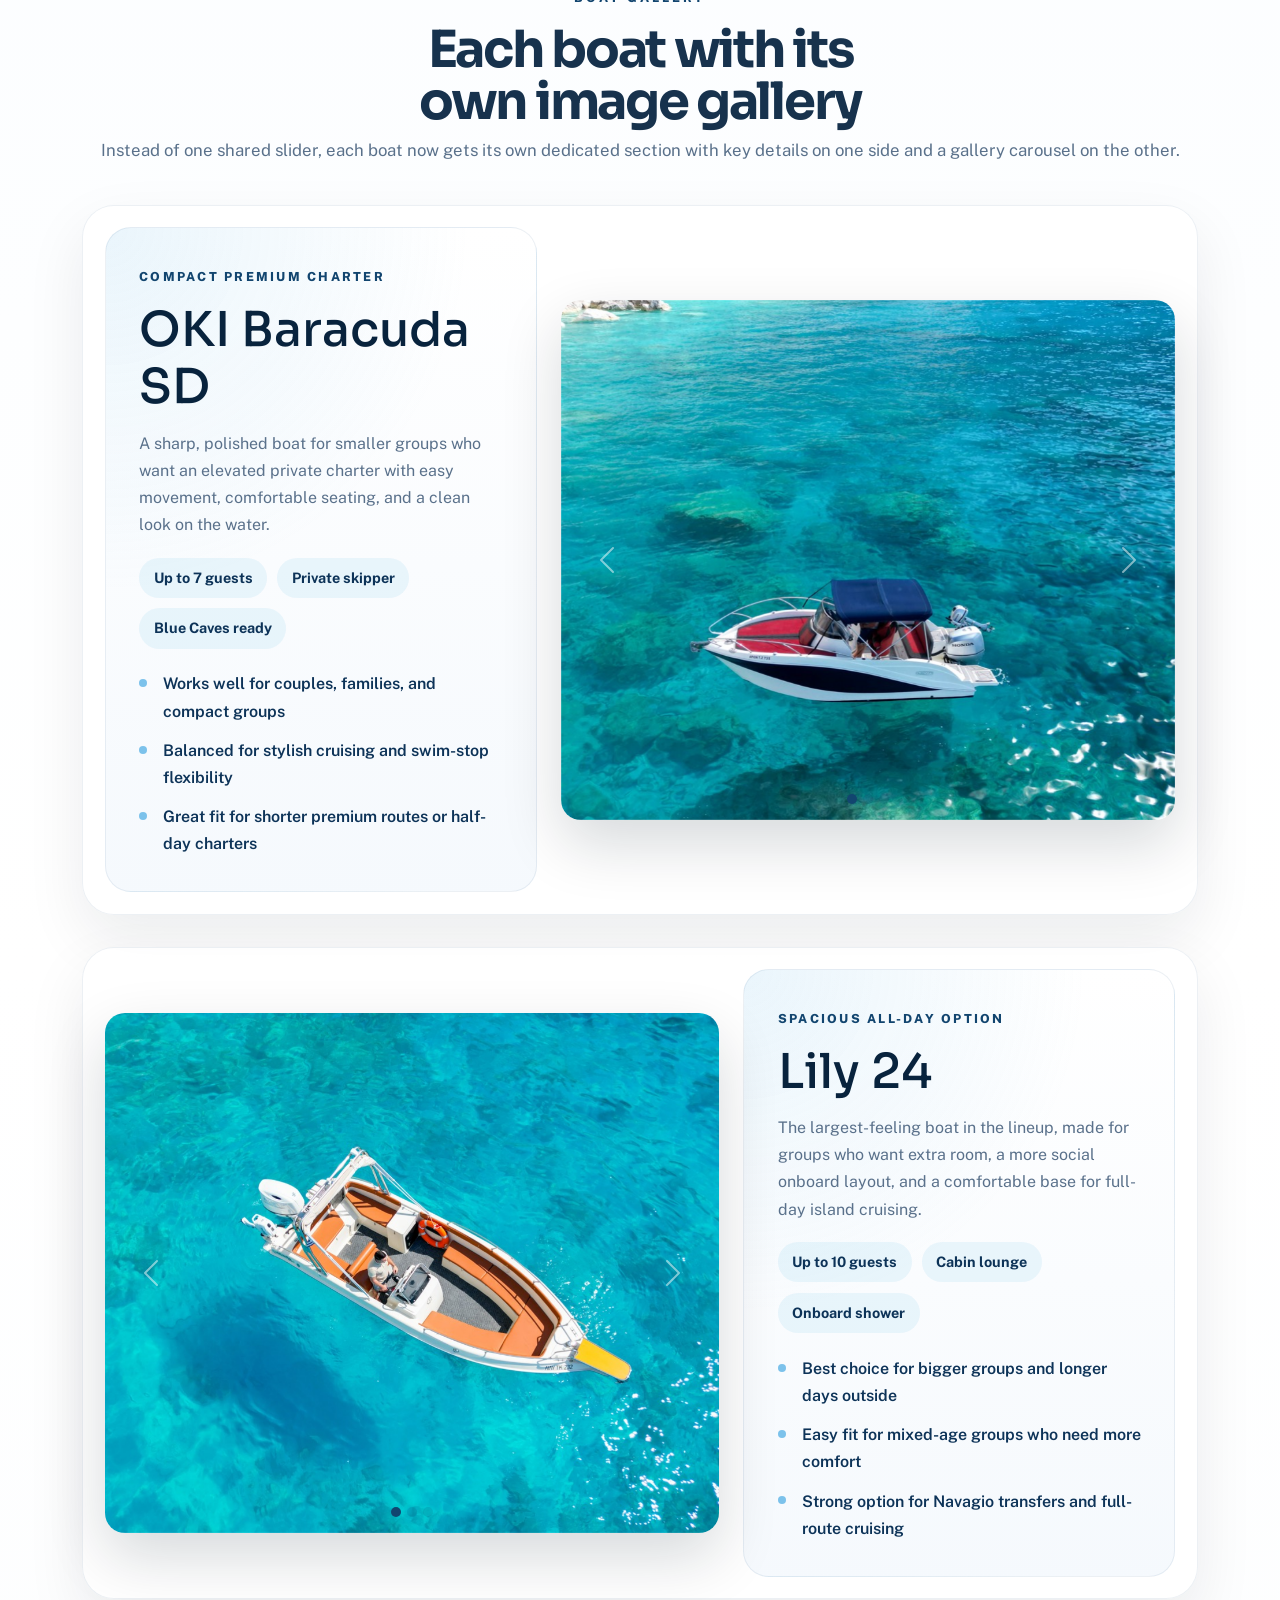
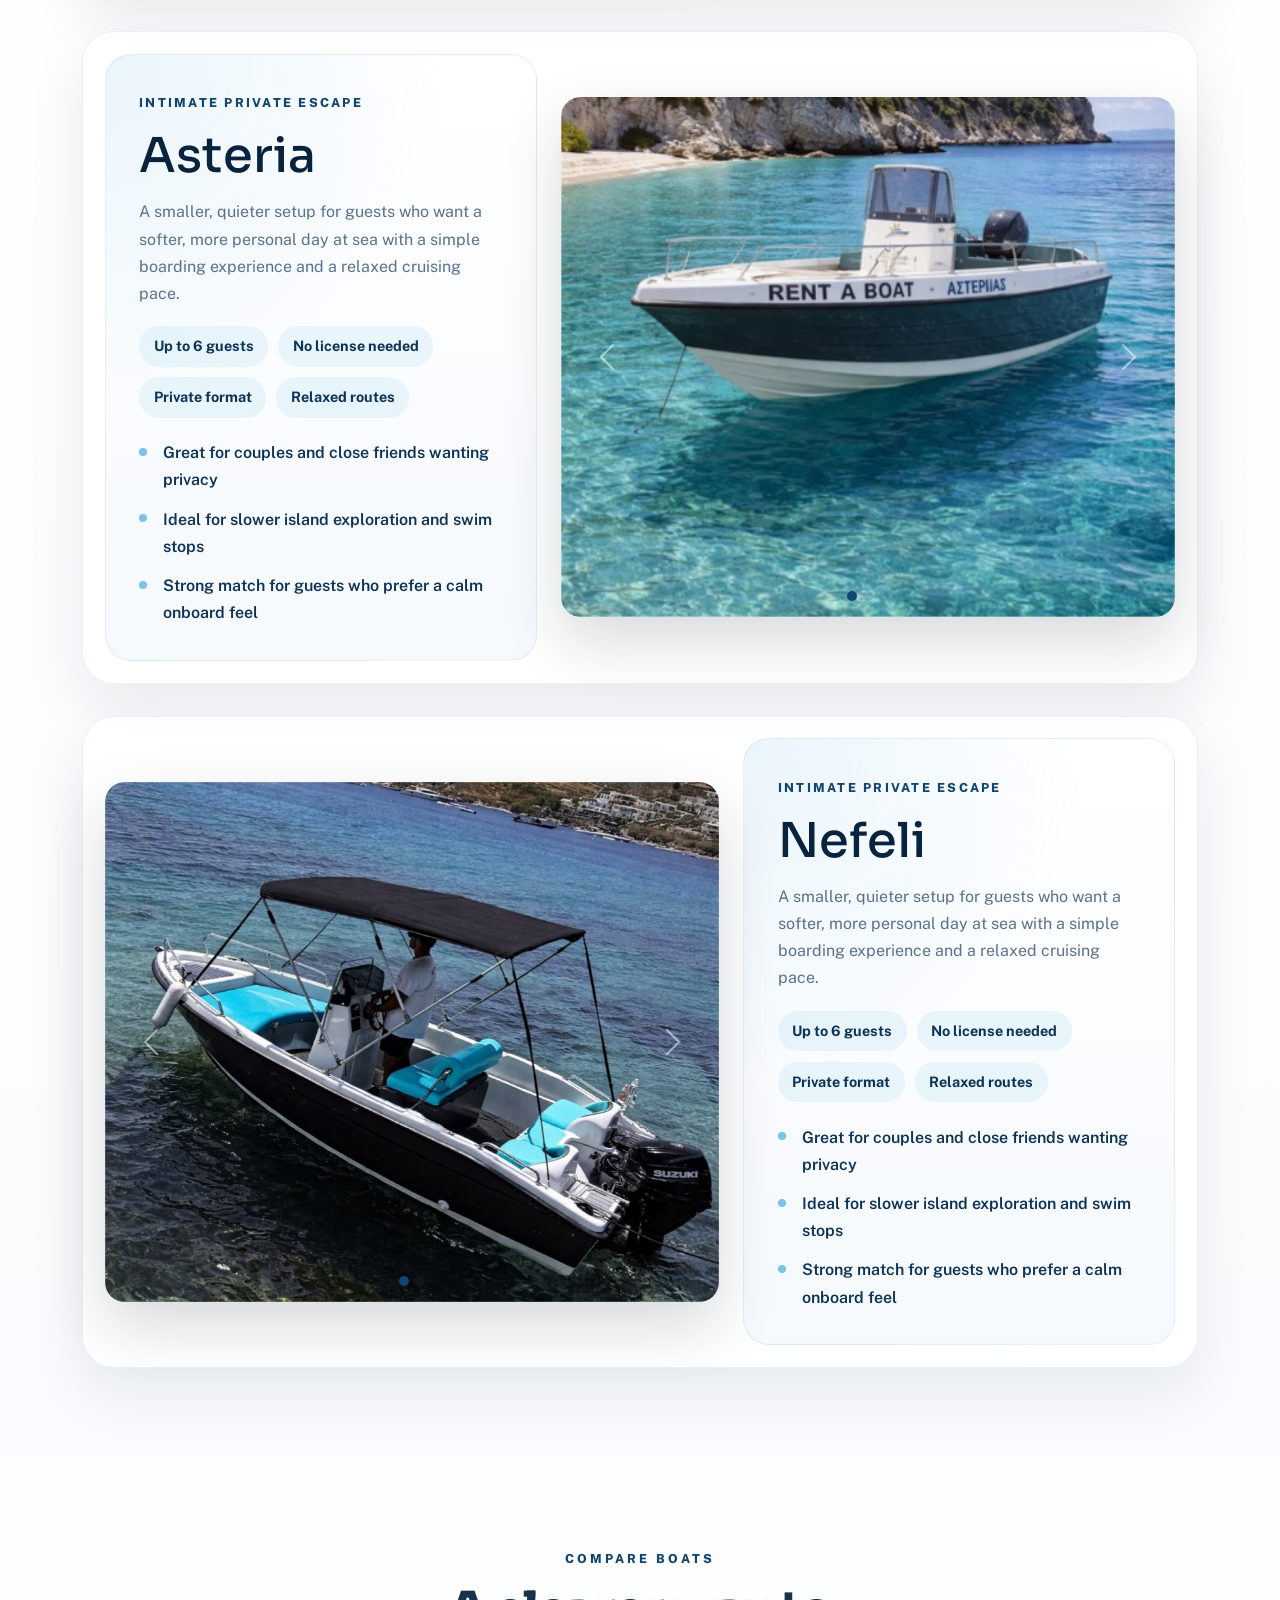
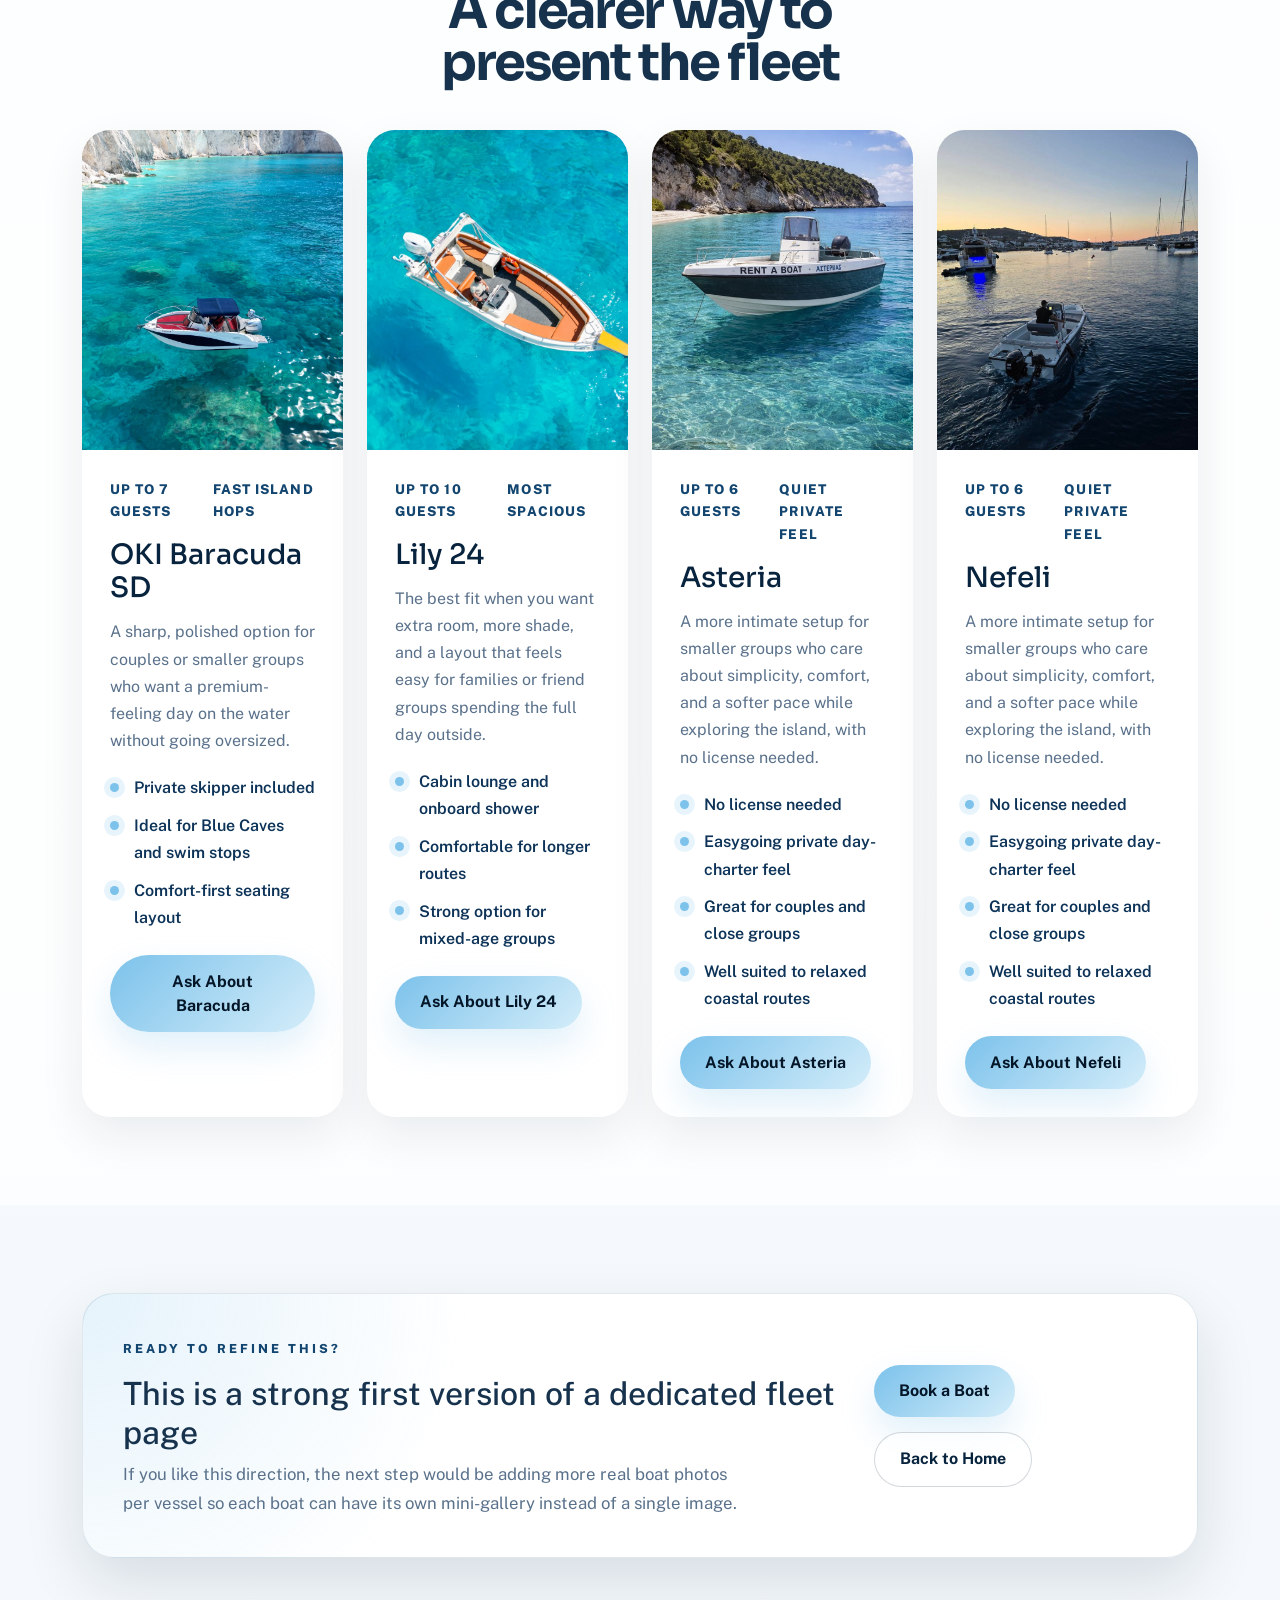
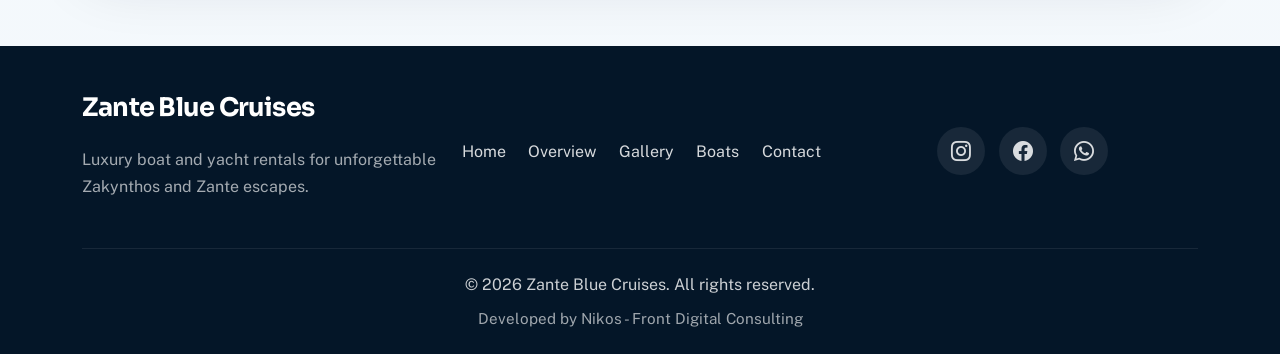
==== commit 7324258b: "lily 10" ====
--- a/our-fleet.html
+++ b/our-fleet.html
@@ -101,7 +101,7 @@
               </div>
               <ul class="fleet-panel-list">
                 <li><span>Baracuda</span><strong>7 guests</strong></li>
-                <li><span>Lily 24</span><strong>11 guests</strong></li>
+                <li><span>Lily 24</span><strong>10 guests</strong></li>
                 <li><span>Asteria</span><strong>6 guests</strong></li>
                 <li><span>Nefeli</span><strong>6 guests</strong></li>
               </ul>
@@ -219,7 +219,7 @@
                     The largest-feeling boat in the lineup, made for groups who want extra room, a more social onboard layout, and a comfortable base for full-day island cruising.
                   </p>
                   <div class="fleet-inline-specs">
-                    <span>Up to 11 guests</span>
+                    <span>Up to 10 guests</span>
                     <span>Cabin lounge</span>
                     <span>Onboard shower</span>
                   </div>
@@ -411,7 +411,7 @@
               >
               <div class="fleet-spotlight-body">
                 <div class="fleet-spotlight-topline">
-                  <span>Up to 11 guests</span>
+                  <span>Up to 10 guests</span>
                   <span>Most spacious</span>
                 </div>
                 <h3>Lily 24</h3>
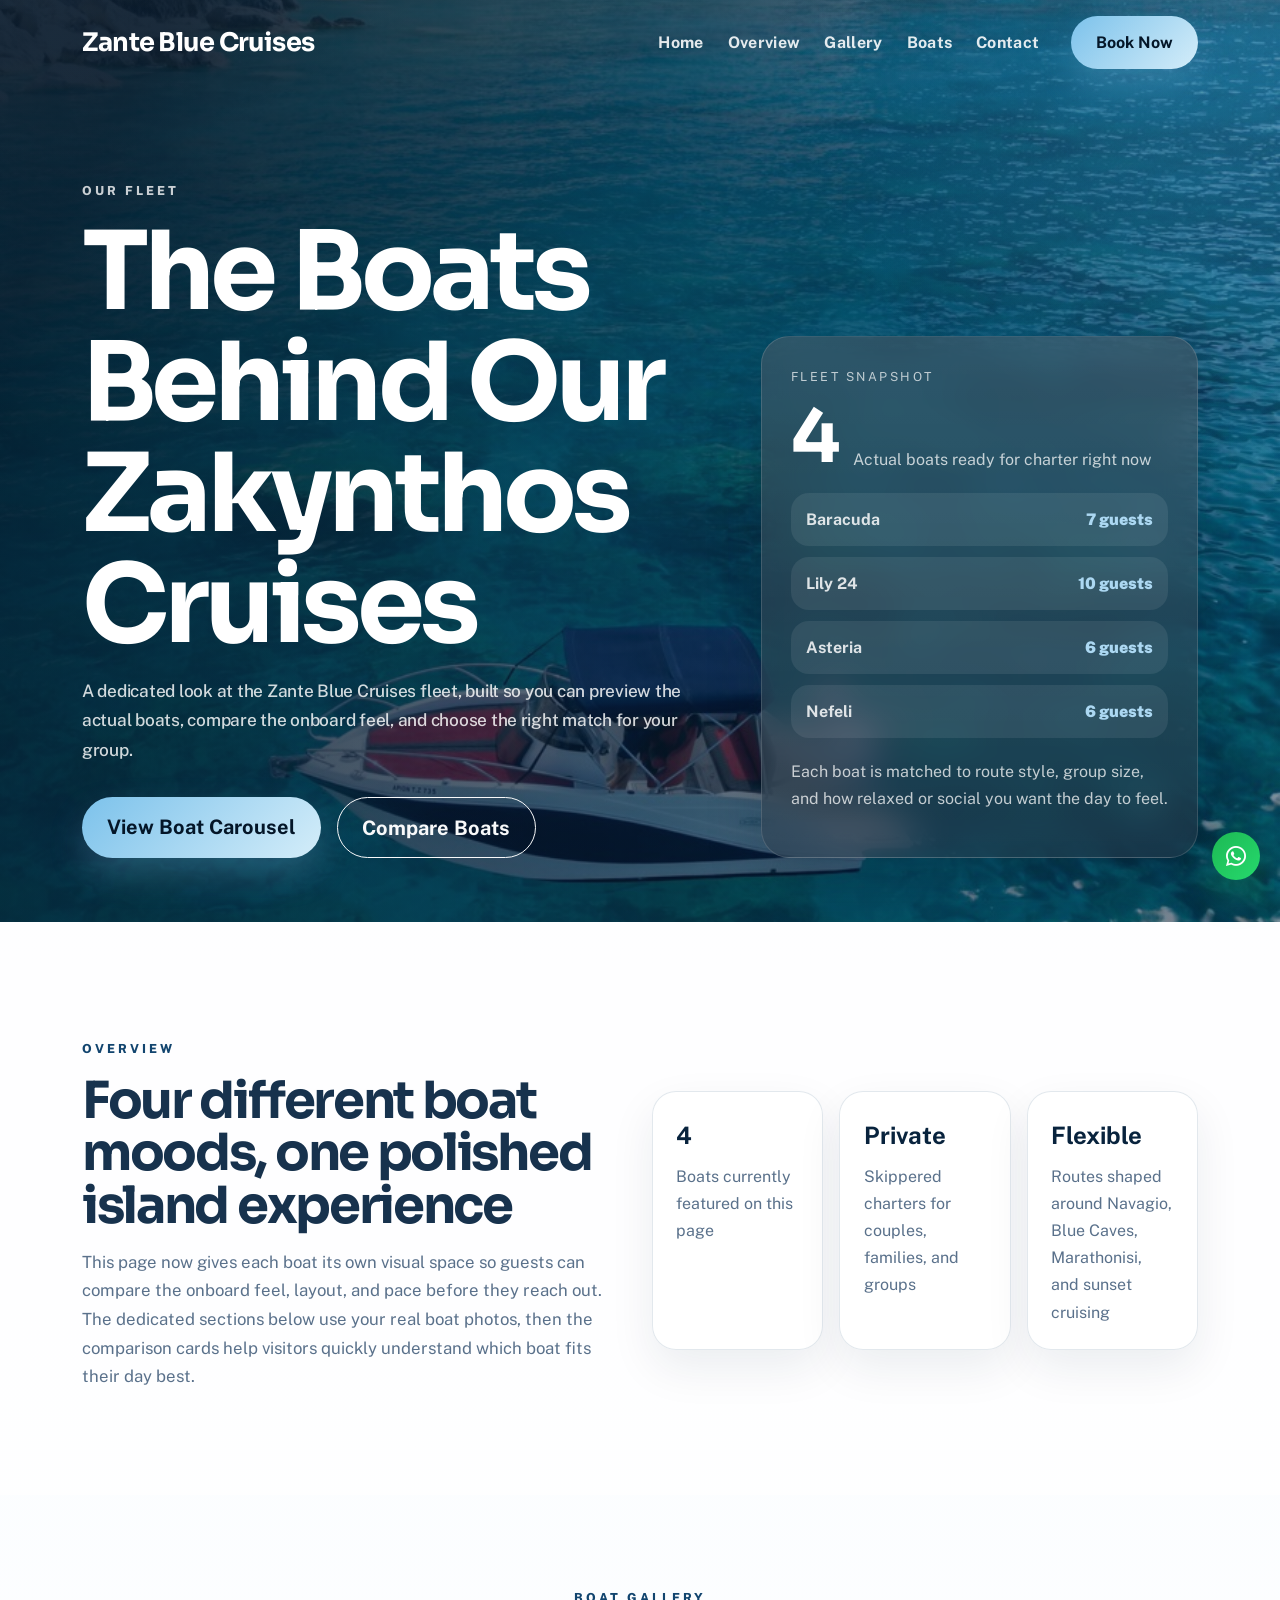
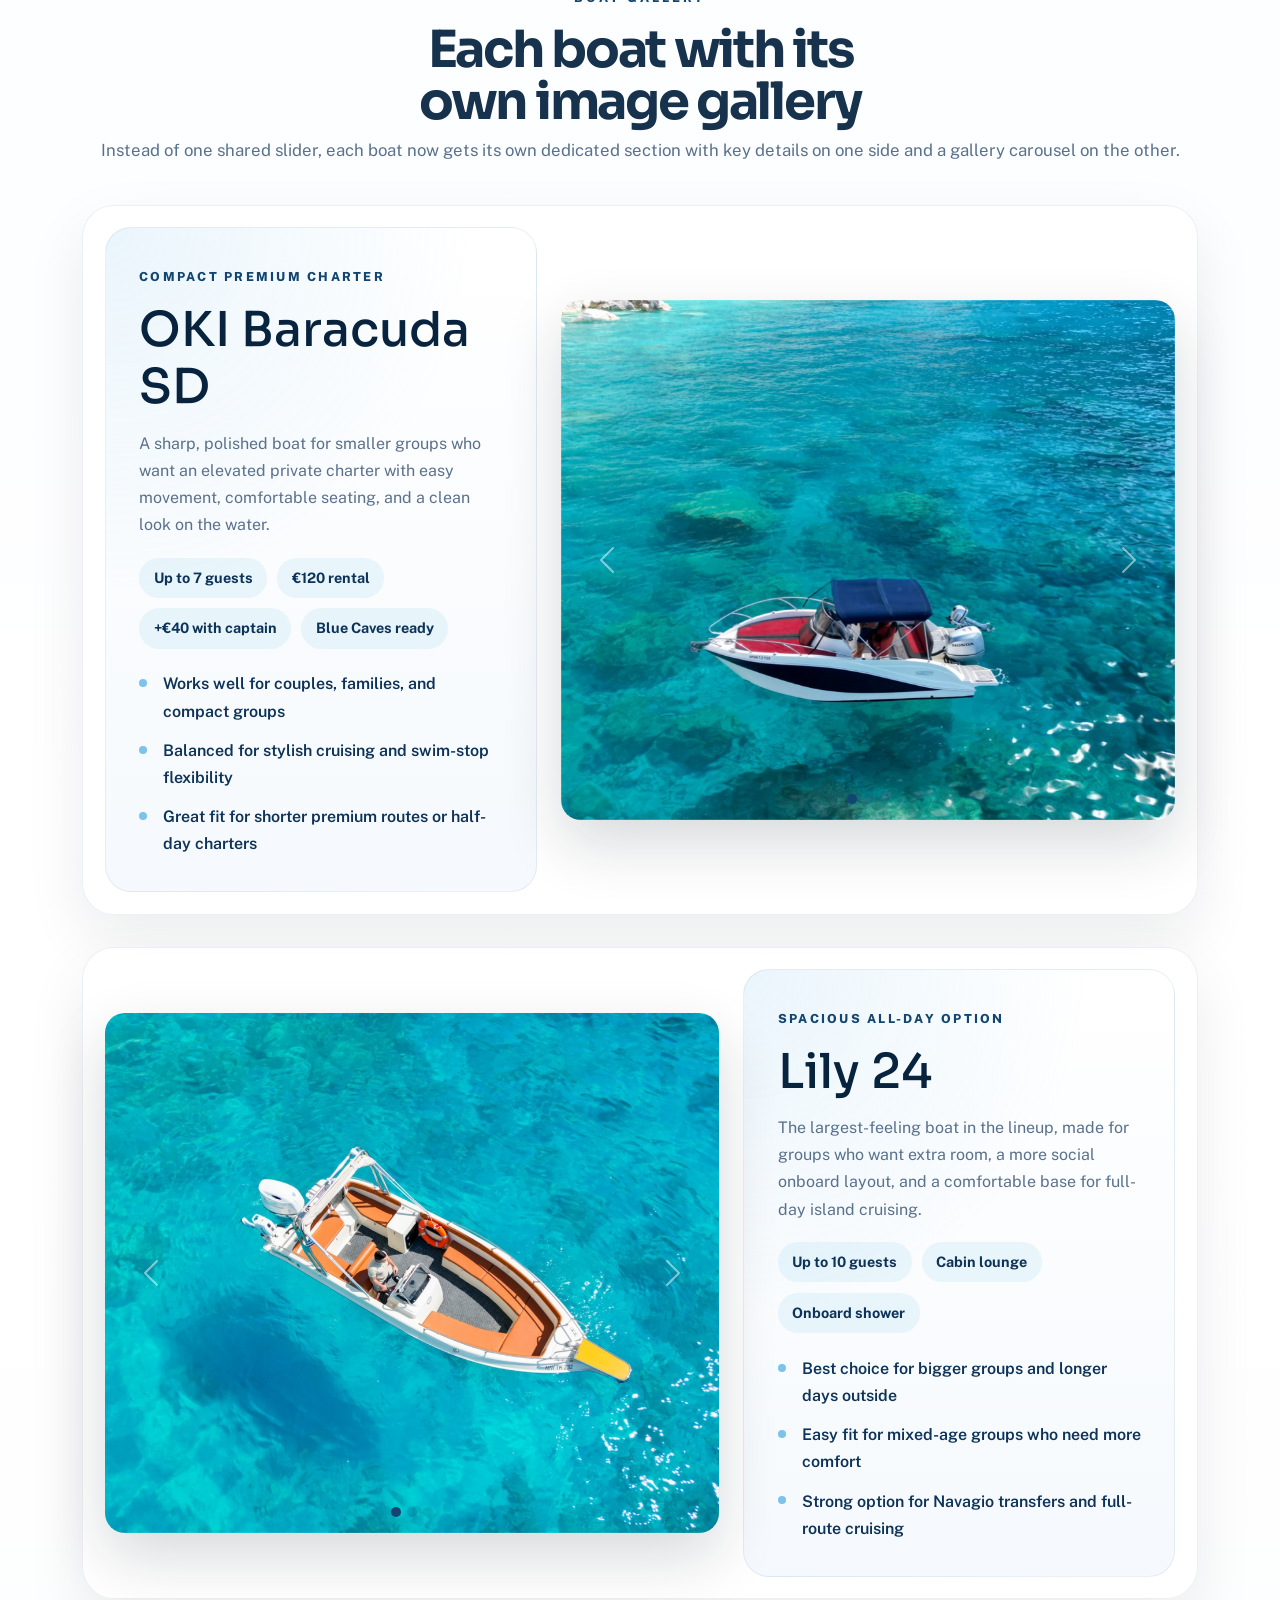
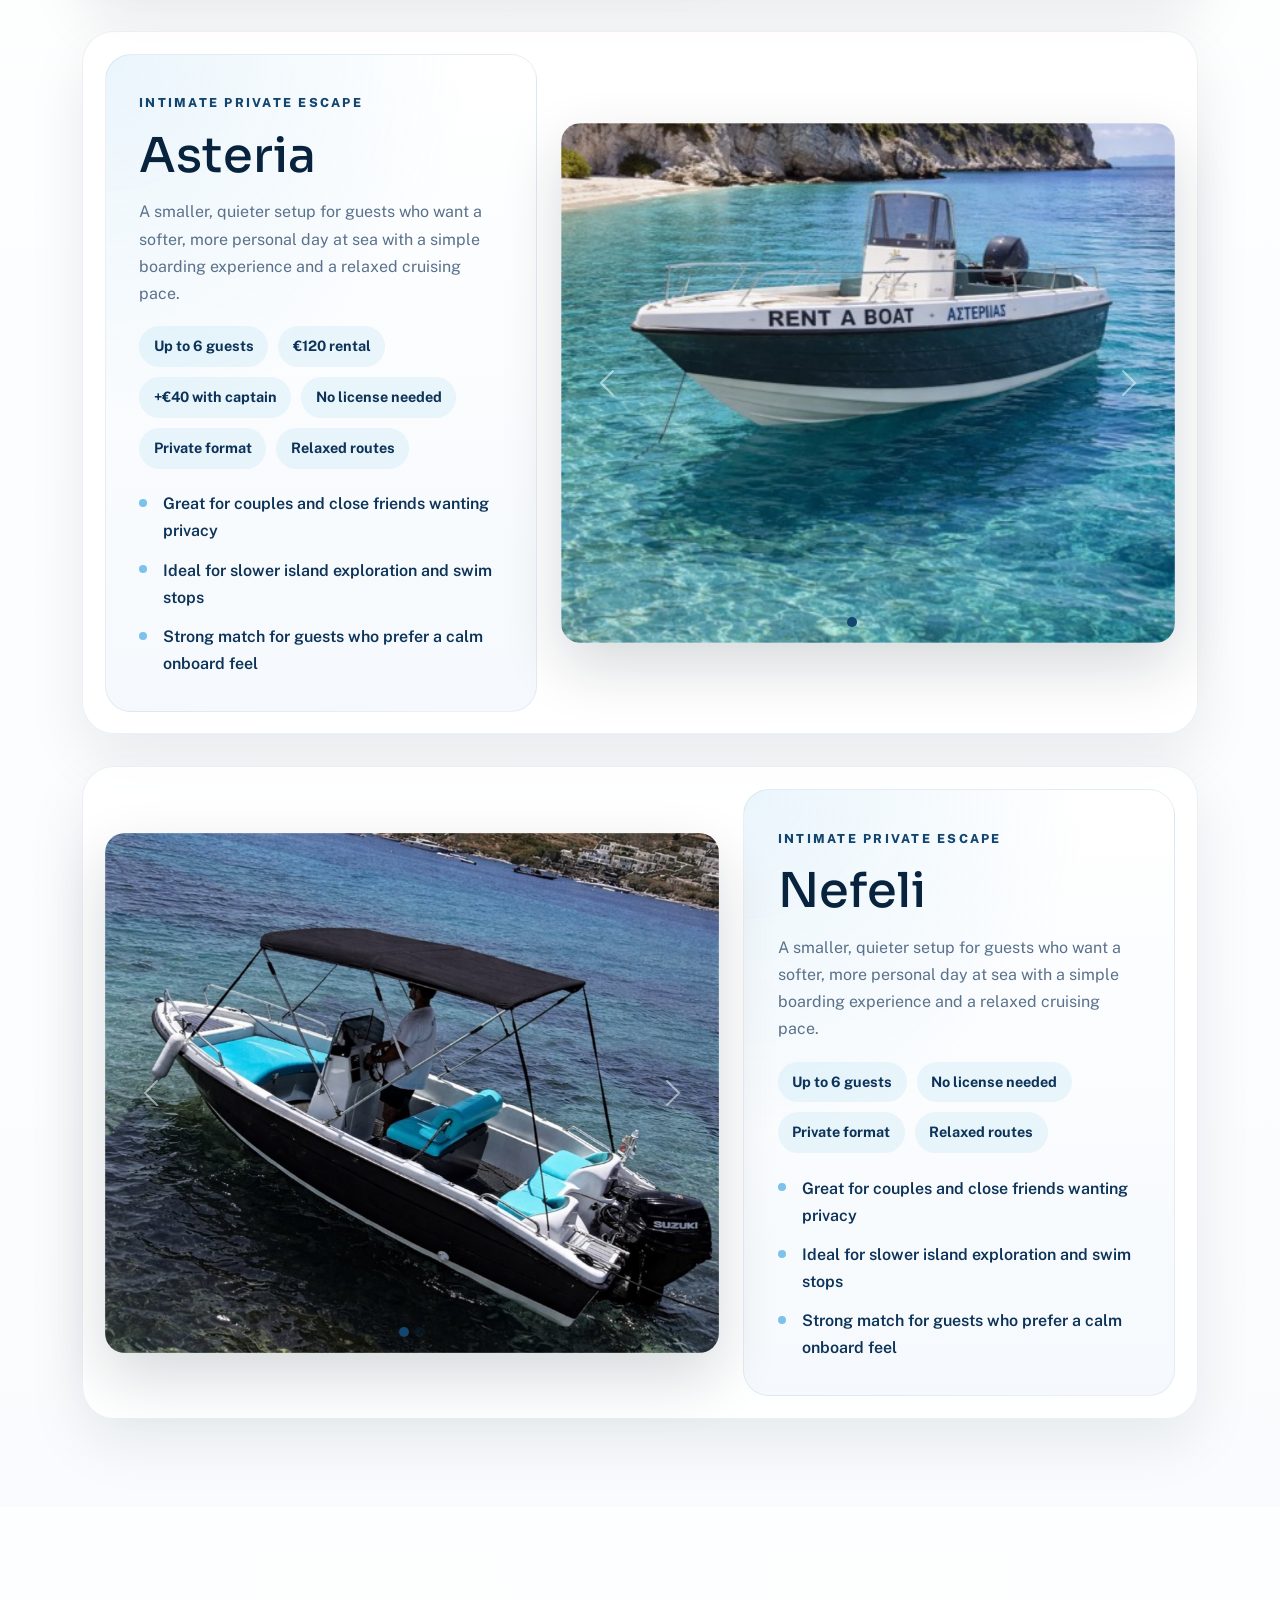
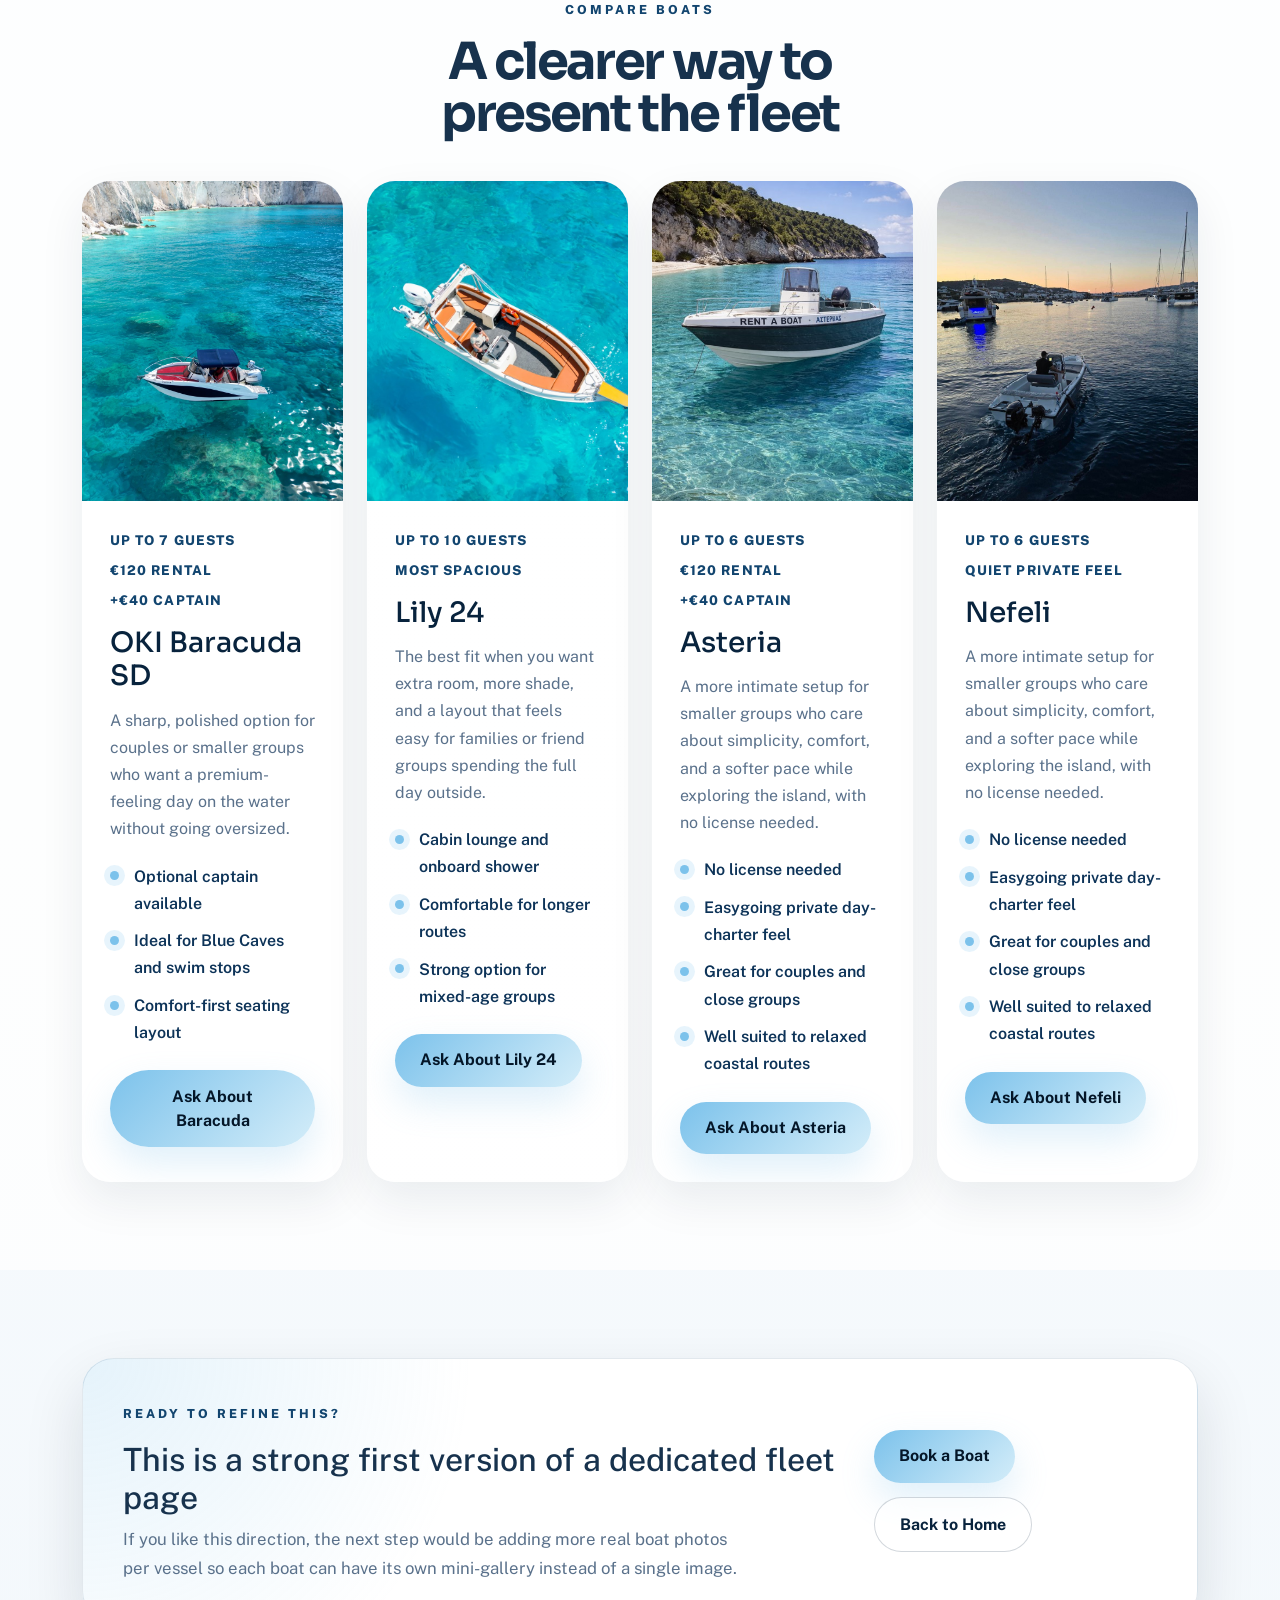
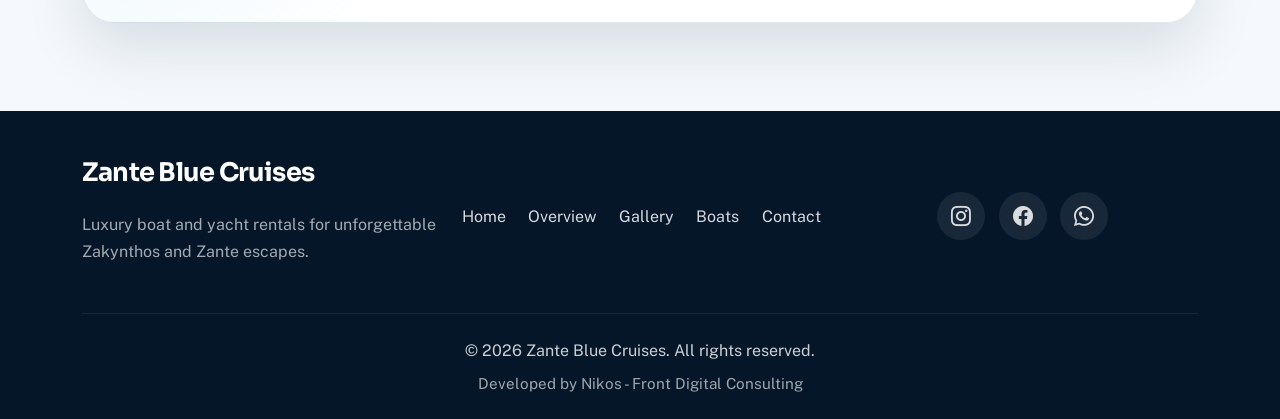
==== commit f631e9e6: "prices" ====
--- a/our-fleet.html
+++ b/our-fleet.html
@@ -168,7 +168,8 @@
                   </p>
                   <div class="fleet-inline-specs">
                     <span>Up to 7 guests</span>
-                    <span>Private skipper</span>
+                    <span>€120 rental</span>
+                    <span>+€40 with captain</span>
                     <span>Blue Caves ready</span>
                   </div>
                   <ul class="fleet-copy-list">
@@ -272,6 +273,8 @@
                   </p>
                   <div class="fleet-inline-specs">
                     <span>Up to 6 guests</span>
+                    <span>€120 rental</span>
+                    <span>+€40 with captain</span>
                     <span>No license needed</span>
                     <span>Private format</span>
                     <span>Relaxed routes</span>
@@ -385,14 +388,15 @@
               <div class="fleet-spotlight-body">
                 <div class="fleet-spotlight-topline">
                   <span>Up to 7 guests</span>
-                  <span>Fast island hops</span>
+                  <span>€120 rental</span>
+                  <span>+€40 captain</span>
                 </div>
                 <h3>OKI Baracuda SD</h3>
                 <p>
                   A sharp, polished option for couples or smaller groups who want a premium-feeling day on the water without going oversized.
                 </p>
                 <ul class="fleet-spotlight-list">
-                  <li>Private skipper included</li>
+                  <li>Optional captain available</li>
                   <li>Ideal for Blue Caves and swim stops</li>
                   <li>Comfort-first seating layout</li>
                 </ul>
@@ -440,7 +444,8 @@
               <div class="fleet-spotlight-body">
                 <div class="fleet-spotlight-topline">
                   <span>Up to 6 guests</span>
-                  <span>Quiet private feel</span>
+                  <span>€120 rental</span>
+                  <span>+€40 captain</span>
                 </div>
                 <h3>Asteria</h3>
                 <p>
--- a/css/styles.css
+++ b/css/styles.css
@@ -465,7 +465,7 @@
 }
 
 .service-card h3,
-.fleet-card .fleet-meta span:first-child {
+.fleet-card .fleet-meta:not(.fleet-price-meta) span:first-child {
   color: var(--navy-900);
 }
 
@@ -500,6 +500,21 @@
 
 .fleet-meta span:last-child {
   color: var(--navy-700);
+}
+
+.fleet-price-meta {
+  justify-content: flex-start;
+  flex-wrap: wrap;
+  gap: 0.55rem;
+  margin-top: -0.35rem;
+  font-size: 0.9rem;
+}
+
+.fleet-price-meta span {
+  padding: 0.35rem 0.65rem;
+  border-radius: 999px;
+  background: rgba(124, 194, 235, 0.14);
+  color: var(--navy-800);
 }
 
 .feature-list {
@@ -769,8 +784,9 @@
 
 .fleet-spotlight-topline {
   display: flex;
+  flex-wrap: wrap;
   justify-content: space-between;
-  gap: 1rem;
+  gap: 0.45rem 0.75rem;
   margin-bottom: 0.9rem;
   color: var(--navy-700);
   font-size: 0.84rem;
